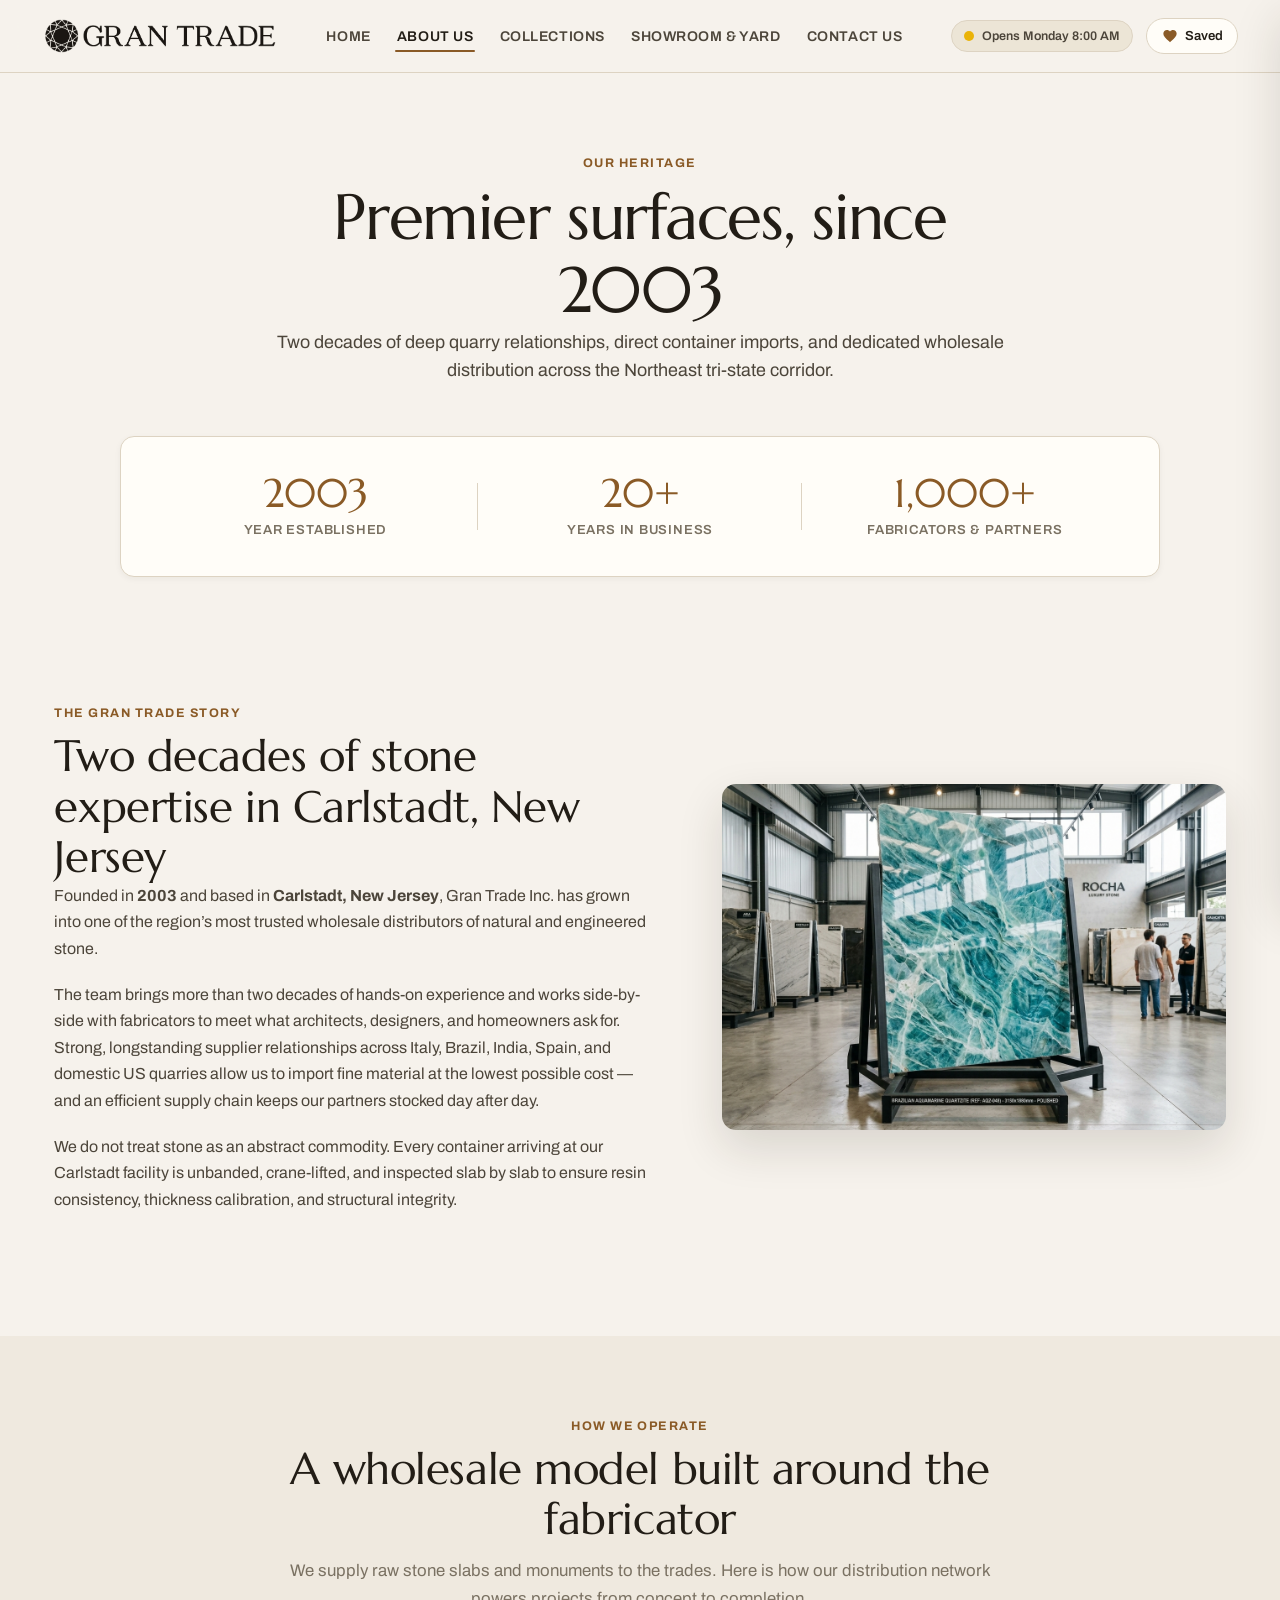
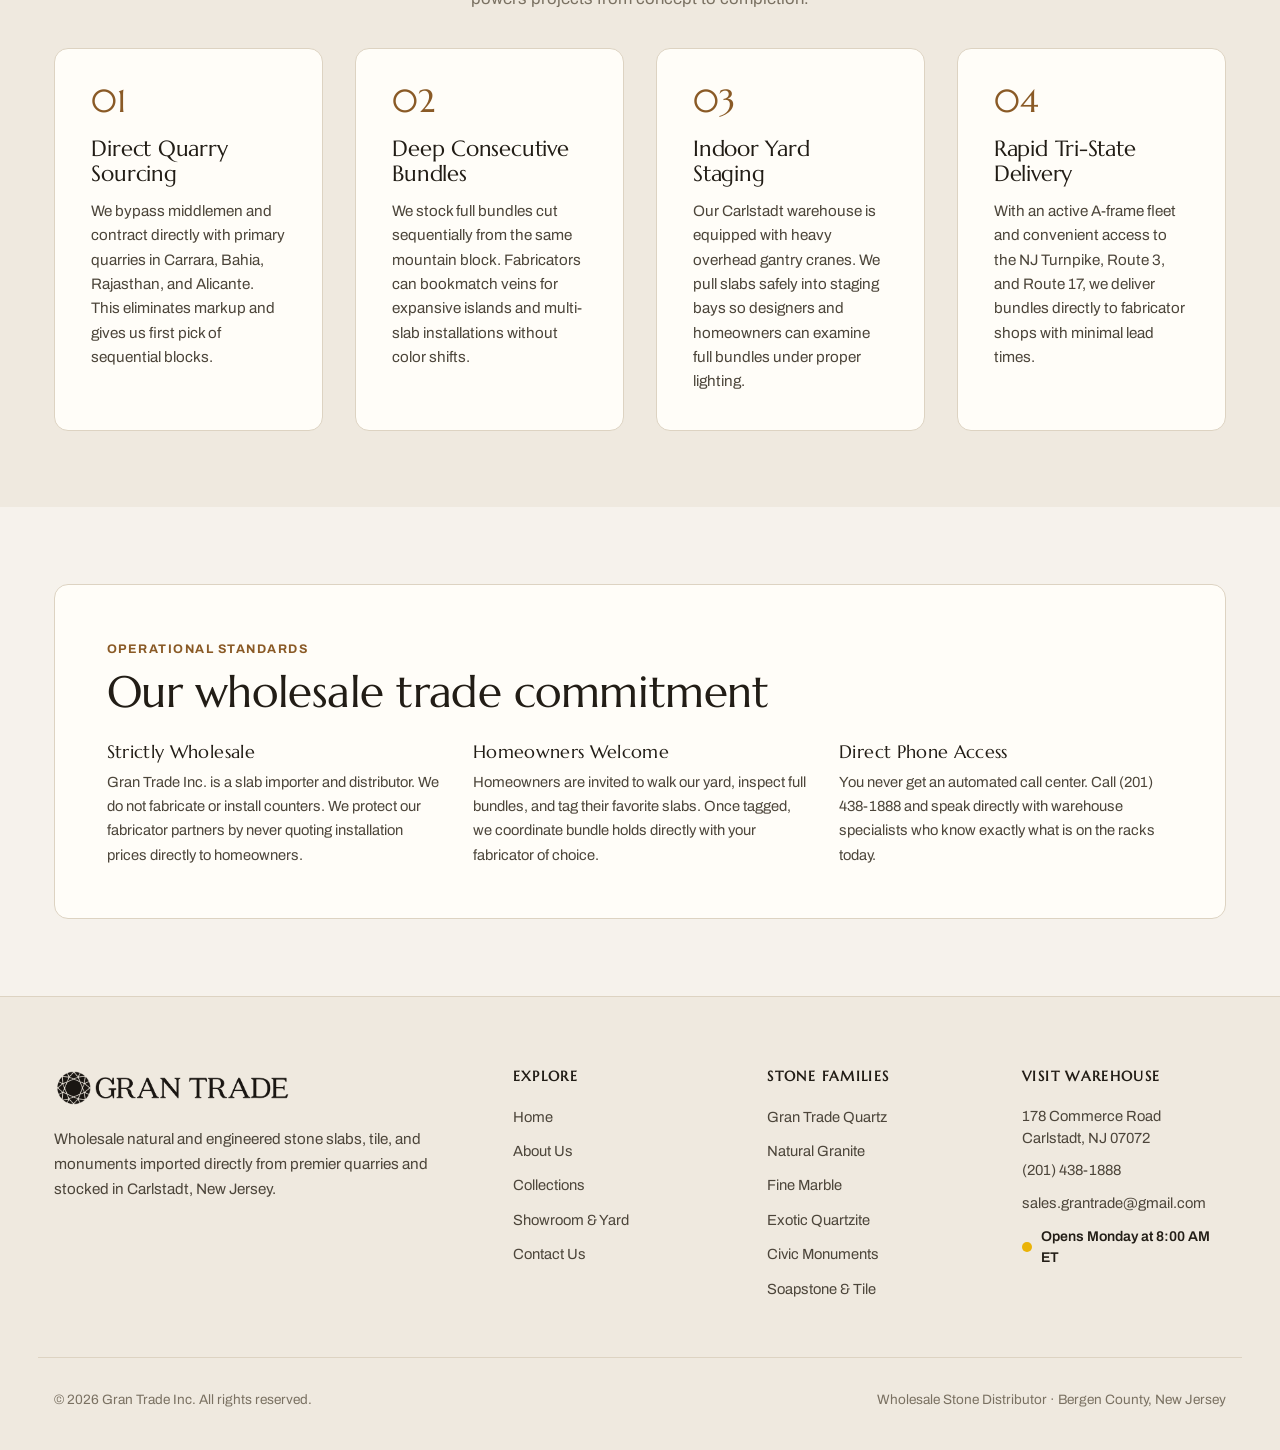
==== about.html @ 366d69ea "feat: implement Impeccable design system, full 50-stone dynamic catalog, and audit fixes" ====
<!DOCTYPE html>
<html lang="en">
<head>
  <meta charset="utf-8" />
  <meta name="viewport" content="width=device-width, initial-scale=1, viewport-fit=cover" />
  <meta name="color-scheme" content="light dark" />
  <title>About Us — Gran Trade Inc. | Premier Stone Distributor Since 2003</title>
  <meta name="description" content="Founded in 2003 in Carlstadt, NJ, Gran Trade Inc. is a trusted distributor of natural granite, marble, exotic quartzite, engineered quartz, and monuments." />

  <!-- Typography -->
  <link rel="preconnect" href="https://fonts.googleapis.com" />
  <link rel="preconnect" href="https://fonts.gstatic.com" crossorigin />
  <link href="https://fonts.googleapis.com/css2?family=Marcellus&family=Archivo:ital,wght@0,400;0,500;0,600;0,700;1,400&display=swap" rel="stylesheet" />

  <!-- CSS Split 5 Ways -->
  <link rel="stylesheet" href="css/base.css?v=20261020b" />
  <link rel="stylesheet" href="css/layout.css?v=20261020b" />
  <link rel="stylesheet" href="css/components.css?v=20261020b" />
  <link rel="stylesheet" href="css/pages.css?v=20261020b" />
  <link rel="stylesheet" href="css/responsive.css?v=20261020b" />
</head>
<body>

  <!-- ================= SITE HEADER ================= -->
  <header class="site-header">
    <div class="container-wide header-inner">
      <a href="index.html" class="wordmark" aria-label="Gran Trade Inc. Home">
        <picture>
          <source srcset="assets/images/logo-white.png" media="(prefers-color-scheme: dark)" />
          <img src="assets/images/logo.png" alt="Gran Trade Inc." class="wordmark-logo" style="height:38px; width:auto; display:block;" />
        </picture>
      </a>

      <nav id="mainNav" class="main-nav" aria-label="Main Navigation">
        <ul class="nav-links">
          <li><a href="index.html" class="nav-link">Home</a></li>
          <li><a href="about.html" class="nav-link active">About Us</a></li>
          <li><a href="collections.html" class="nav-link">Collections</a></li>
          <li><a href="showroom.html" class="nav-link">Showroom & Yard</a></li>
          <li><a href="contact.html" class="nav-link">Contact Us</a></li>
        </ul>
      </nav>

      <div class="header-actions">
        <div class="yard-status-header">
          <span class="open-dot"></span>
          <span id="headerYardStatus">Checking yard hours...</span>
        </div>

        <button id="favOpen" class="fav-trigger" type="button" aria-label="Open saved favorite slabs drawer">
          <svg style="width:16px; height:16px; color:var(--accent);" fill="currentColor" viewBox="0 0 24 24">
            <path d="M12 21.35l-1.45-1.32C5.4 15.36 2 12.28 2 8.5 2 5.42 4.42 3 7.5 3c1.74 0 3.41.81 4.5 2.09C13.09 3.81 14.76 3 16.5 3 19.58 3 22 5.42 22 8.5c0 3.78-3.4 6.86-8.55 11.54L12 21.35z"/>
          </svg>
          <span>Saved</span>
          <span id="favCount" class="fav-badge" style="display:none;">0</span>
        </button>

        <button id="menuBtn" class="menu-toggle" type="button" aria-label="Toggle navigation menu" aria-expanded="false">
          <svg fill="none" stroke="currentColor" stroke-width="2" viewBox="0 0 24 24">
            <path stroke-linecap="round" stroke-linejoin="round" d="M3.75 6.75h16.5M3.75 12h16.5m-16.5 5.25h16.5" />
          </svg>
        </button>
      </div>
    </div>
  </header>

  <!-- ================= ABOUT HERO ================= -->
  <main id="mainContent">
    <div class="container about-hero">
      <span class="eyebrow">Our Heritage</span>
      <h1>Premier surfaces, since 2003</h1>
      <p class="lead">
        Two decades of deep quarry relationships, direct container imports, and dedicated wholesale distribution across the Northeast tri-state corridor.
      </p>
    </div>

    <!-- ================= METRICS BAR ================= -->
    <div class="container">
      <div class="specs-bar" style="display: flex; justify-content: center; align-items: center; max-width: 1040px; margin-left: auto; margin-right: auto;">
        <div class="spec-item" style="flex: 1 1 0; text-align: center;">
          <div class="val">2003</div>
          <div class="lbl">Year Established</div>
        </div>
        <div class="spec-item" style="flex: 1 1 0; text-align: center;">
          <div class="val">20+</div>
          <div class="lbl">Years in Business</div>
        </div>
        <div class="spec-item" style="flex: 1 1 0; text-align: center;">
          <div class="val">1,000+</div>
          <div class="lbl">Fabricators & Partners</div>
        </div>
      </div>
    </div>

    <!-- ================= STORY GRID ================= -->
    <section class="section-tight">
      <div class="container">
        <div class="about-story-grid">
          <div>
            <span class="eyebrow">The Gran Trade Story</span>
            <h2>Two decades of stone expertise in Carlstadt, New Jersey</h2>
            <p style="margin-bottom:1.25rem;">
              Founded in <strong>2003</strong> and based in <strong>Carlstadt, New Jersey</strong>, Gran Trade Inc. has grown into one of the region’s most trusted wholesale distributors of natural and engineered stone.
            </p>
            <p style="margin-bottom:1.25rem;">
              The team brings more than two decades of hands-on experience and works side-by-side with fabricators to meet what architects, designers, and homeowners ask for. Strong, longstanding supplier relationships across Italy, Brazil, India, Spain, and domestic US quarries allow us to import fine material at the lowest possible cost — and an efficient supply chain keeps our partners stocked day after day.
            </p>
            <p>
              We do not treat stone as an abstract commodity. Every container arriving at our Carlstadt facility is unbanded, crane-lifted, and inspected slab by slab to ensure resin consistency, thickness calibration, and structural integrity.
            </p>
          </div>

          <div class="about-media">
            <img src="assets/images/aquamarine-slab-1.jpg" alt="Gran Trade Carlstadt facility natural stone slab inspection" loading="lazy" onerror="this.onerror=null; this.src='assets/images/stone-types/granite.jpg';" />
          </div>
        </div>
      </div>
    </section>

    <!-- ================= THE WHOLESALE MODEL ================= -->
    <section class="section section-alt">
      <div class="container">
        <div class="section-head center">
          <span class="eyebrow">How We Operate</span>
          <h2>A wholesale model built around the fabricator</h2>
          <p>We supply raw stone slabs and monuments to the trades. Here is how our distribution network powers projects from concept to completion.</p>
        </div>

        <div class="why-grid">
          <div class="why-card">
            <div class="why-num">01</div>
            <h3>Direct Quarry Sourcing</h3>
            <p>We bypass middlemen and contract directly with primary quarries in Carrara, Bahia, Rajasthan, and Alicante. This eliminates markup and gives us first pick of sequential blocks.</p>
          </div>

          <div class="why-card">
            <div class="why-num">02</div>
            <h3>Deep Consecutive Bundles</h3>
            <p>We stock full bundles cut sequentially from the same mountain block. Fabricators can bookmatch veins for expansive islands and multi-slab installations without color shifts.</p>
          </div>

          <div class="why-card">
            <div class="why-num">03</div>
            <h3>Indoor Yard Staging</h3>
            <p>Our Carlstadt warehouse is equipped with heavy overhead gantry cranes. We pull slabs safely into staging bays so designers and homeowners can examine full bundles under proper lighting.</p>
          </div>

          <div class="why-card">
            <div class="why-num">04</div>
            <h3>Rapid Tri-State Delivery</h3>
            <p>With an active A-frame fleet and convenient access to the NJ Turnpike, Route 3, and Route 17, we deliver bundles directly to fabricator shops with minimal lead times.</p>
          </div>
        </div>
      </div>
    </section>

    <!-- ================= FACTS TO CONFIRM & INTEGRITY ================= -->
    <section class="section">
      <div class="container">
        <div style="background-color: var(--surface); border: 1px solid var(--line); border-radius: var(--radius-lg); padding: clamp(2rem, 4vw, 3.5rem);">
          <span class="eyebrow">Operational Standards</span>
          <h2 style="margin-bottom:1rem;">Our wholesale trade commitment</h2>
          <div style="display:grid; grid-template-columns: repeat(auto-fit, minmax(280px, 1fr)); gap:2rem; margin-top:1.5rem;">
            <div>
              <h4 style="margin-bottom:0.5rem; color:var(--ink);">Strictly Wholesale</h4>
              <p style="font-size:0.92rem; color:var(--ink-2);">Gran Trade Inc. is a slab importer and distributor. We do not fabricate or install counters. We protect our fabricator partners by never quoting installation prices directly to homeowners.</p>
            </div>
            <div>
              <h4 style="margin-bottom:0.5rem; color:var(--ink);">Homeowners Welcome</h4>
              <p style="font-size:0.92rem; color:var(--ink-2);">Homeowners are invited to walk our yard, inspect full bundles, and tag their favorite slabs. Once tagged, we coordinate bundle holds directly with your fabricator of choice.</p>
            </div>
            <div>
              <h4 style="margin-bottom:0.5rem; color:var(--ink);">Direct Phone Access</h4>
              <p style="font-size:0.92rem; color:var(--ink-2);">You never get an automated call center. Call (201) 438-1888 and speak directly with warehouse specialists who know exactly what is on the racks today.</p>
            </div>
          </div>
        </div>
      </div>
    </section>
  </main>

  <!-- ================= FAVORITES DRAWER ================= -->
  <div id="scrim" class="scrim" aria-hidden="true"></div>
  <aside id="favDrawer" class="fav-drawer" aria-label="Saved slabs drawer" hidden>
    <div class="drawer-header">
      <h3>Saved Slabs</h3>
      <button id="favClose" class="drawer-close" type="button" aria-label="Close saved slabs drawer">&times;</button>
    </div>
    <div id="favBody" class="drawer-body"></div>
    <div class="drawer-footer">
      <a href="contact.html" class="btn btn-primary btn-block">Inquire About Saved Slabs</a>
    </div>
  </aside>

  <!-- ================= SITE FOOTER ================= -->
  <footer class="site-footer">
    <div class="container footer-grid">
      <div class="footer-brand">
        <picture>
          <source srcset="assets/images/logo-white.png" media="(prefers-color-scheme: dark)" />
          <img src="assets/images/logo.png" alt="Gran Trade Inc." style="height:38px; width:auto; margin-bottom:1.25rem; display:block;" />
        </picture>
        <p>Wholesale natural and engineered stone slabs, tile, and monuments imported directly from premier quarries and stocked in Carlstadt, New Jersey.</p>
      </div>

      <div class="footer-col">
        <h4>Explore</h4>
        <ul class="footer-links">
          <li><a href="index.html">Home</a></li>
          <li><a href="about.html">About Us</a></li>
          <li><a href="collections.html">Collections</a></li>
          <li><a href="showroom.html">Showroom & Yard</a></li>
          <li><a href="contact.html">Contact Us</a></li>
        </ul>
      </div>

      <div class="footer-col">
        <h4>Stone Families</h4>
        <ul class="footer-links">
          <li><a href="collections.html">Gran Trade Quartz</a></li>
          <li><a href="collections.html">Natural Granite</a></li>
          <li><a href="collections.html">Fine Marble</a></li>
          <li><a href="collections.html">Exotic Quartzite</a></li>
          <li><a href="collections.html">Civic Monuments</a></li>
          <li><a href="collections.html">Soapstone & Tile</a></li>
        </ul>
      </div>

      <div class="footer-col">
        <h4>Visit Warehouse</h4>
        <div class="footer-contact-item">
          <span>178 Commerce Road<br/>Carlstadt, NJ 07072</span>
        </div>
        <div class="footer-contact-item">
          <a href="tel:2014381888">(201) 438-1888</a>
        </div>
        <div class="footer-contact-item">
          <a href="mailto:sales.grantrade@gmail.com">sales.grantrade@gmail.com</a>
        </div>
        <div style="margin-top:0.75rem;">
          <div class="open-indicator">
            <span class="open-dot"></span>
            <span class="open-text">Yard open today</span>
          </div>
        </div>
      </div>
    </div>

    <div class="container footer-bottom">
      <div>&copy; 2026 Gran Trade Inc. All rights reserved.</div>
      <div>Wholesale Stone Distributor · Bergen County, New Jersey</div>
    </div>
  </footer>

  <script src="js/nav.js"></script>
  <script src="js/favorites.js"></script>
</body>
</html>
---- css/base.css ----
/* ==========================================================================
   GRAN TRADE INC. — BASE STYLESHEET (1/5)
   Job: Design tokens, CSS custom properties, resets, typography, base elements
   ========================================================================== */

:root {
  color-scheme: light dark;

  /* Color Palette — Natural Stone & Alabaster Neutrals */
  --bg: #f6f2ec;
  --bg-2: #efe9df;
  --surface: #fffdf8;
  --surface-hover: #ffffff;
  --ink: #221d16;
  --ink-2: #4c453a;
  --muted: #7a7162;
  --line: #ddd3c2;
  --line-strong: #c2b59e;

  /* Accent Accents */
  --accent: #8a5a26;
  --accent-hover: #a36d33;
  --accent-light: #f4ebde;
  --accent-ink: #ffffff;
  --teal: #2f4f4e;
  --teal-light: #e4eeed;
  --chip: #ece5d6;
  --chip-hover: #dfd6c3;
  --success: #2e6930;
  --danger: #9a2c2c;

  /* Shadows & Glassmorphism */
  --shadow-sm: 0 2px 6px rgba(46, 36, 22, 0.05);
  --shadow-md: 0 10px 25px rgba(46, 36, 22, 0.08);
  --shadow-lg: 0 18px 45px rgba(46, 36, 22, 0.14);
  --header-bg: rgba(246, 242, 236, 0.92);
  --hero-shade: linear-gradient(180deg, rgba(16, 20, 18, 0.32) 0%, rgba(16, 20, 18, 0.12) 38%, rgba(16, 20, 18, 0.75) 100%);
  --modal-scrim: rgba(26, 21, 16, 0.55);

  /* Typography Tokens */
  --font-serif: "Marcellus", Georgia, "Times New Roman", serif;
  --font-sans: "Archivo", -apple-system, BlinkMacSystemFont, "Segoe UI", Roboto, sans-serif;

  /* Radii */
  --radius-sm: 6px;
  --radius-md: 10px;
  --radius-lg: 14px;
  --radius-pill: 999px;

  /* Transitions */
  --transition-fast: 0.15s ease;
  --transition-normal: 0.25s ease;
  --transition-slow: 0.5s ease;
}

@media (prefers-color-scheme: dark) {
  :root {
    --bg: #171310;
    --bg-2: #1e1915;
    --surface: #221c16;
    --surface-hover: #2b231c;
    --ink: #f0e8da;
    --ink-2: #cfc4b0;
    --muted: #a3967f;
    --line: #3a3226;
    --line-strong: #4f4435;

    --accent: #d19a52;
    --accent-hover: #e5b06a;
    --accent-light: #2b2114;
    --accent-ink: #1d1712;
    --teal: #7fb3ac;
    --teal-light: #162624;
    --chip: #2b251d;
    --chip-hover: #362e24;

    --shadow-sm: 0 2px 6px rgba(0, 0, 0, 0.2);
    --shadow-md: 0 10px 25px rgba(0, 0, 0, 0.35);
    --shadow-lg: 0 18px 45px rgba(0, 0, 0, 0.5);
    --header-bg: rgba(23, 19, 16, 0.92);
    --modal-scrim: rgba(0, 0, 0, 0.75);
  }
}

/* ---------------- CSS Reset & Fundamentals ---------------- */
*, *::before, *::after {
  box-sizing: border-box;
  margin: 0;
  padding: 0;
}

html {
  font-family: var(--font-sans);
  background: var(--bg);
  color: var(--ink);
  scroll-behavior: smooth;
  -webkit-font-smoothing: antialiased;
  -moz-osx-font-smoothing: grayscale;
  line-height: 1.5;
}

body {
  min-height: 100vh;
  display: flex;
  flex-direction: column;
  background-color: var(--bg);
  color: var(--ink);
  overflow-x: hidden;
}

/* Focus Visibility & Accessibility */
:focus-visible {
  outline: 2px solid var(--accent);
  outline-offset: 3px;
}

/* Typography Hierarchy */
h1, h2, h3, h4, h5, h6 {
  font-family: var(--font-serif);
  font-weight: 400;
  line-height: 1.15;
  color: var(--ink);
  letter-spacing: -0.01em;
}

h1 {
  font-size: clamp(2.4rem, 5vw, 4rem);
  letter-spacing: -0.02em;
}

h2 {
  font-size: clamp(1.8rem, 3.5vw, 2.75rem);
}

h3 {
  font-size: clamp(1.25rem, 2vw, 1.6rem);
}

h4 {
  font-size: 1.1rem;
  letter-spacing: 0.02em;
}

p {
  color: var(--ink-2);
  font-size: 1rem;
  line-height: 1.65;
}

p.lead {
  font-size: clamp(1.05rem, 1.4vw, 1.25rem);
  line-height: 1.6;
  color: var(--ink-2);
}

a {
  color: inherit;
  text-decoration: none;
  transition: color var(--transition-fast);
}

img, picture, svg, video {
  max-width: 100%;
  display: block;
}

button, input, select, textarea {
  font: inherit;
  color: inherit;
}

/* Global Utilities */
.visually-hidden {
  position: absolute !important;
  width: 1px !important;
  height: 1px !important;
  padding: 0 !important;
  margin: -1px !important;
  overflow: hidden !important;
  clip: rect(0, 0, 0, 0) !important;
  white-space: nowrap !important;
  border: 0 !important;
}

.eyebrow {
  display: inline-block;
  font-family: var(--font-sans);
  font-size: 0.78rem;
  font-weight: 700;
  text-transform: uppercase;
  letter-spacing: 0.12em;
  color: var(--accent);
  margin-bottom: 0.5rem;
}

.section-head {
  margin-bottom: 2.25rem;
}

.section-head.center {
  text-align: center;
  max-width: 720px;
  margin-left: auto;
  margin-right: auto;
}

.section-head h2 {
  margin-bottom: 0.75rem;
}

.section-head p {
  color: var(--muted);
  font-size: 1.05rem;
}
---- css/layout.css ----
/* ==========================================================================
   GRAN TRADE INC. — LAYOUT STYLESHEET (2/5)
   Job: Global site shell, header, nav, drawer shells, containers, footer
   ========================================================================== */

/* ---------------- Container System ---------------- */
.container {
  width: 100%;
  max-width: min(1560px, 94vw);
  margin-left: auto;
  margin-right: auto;
  padding-left: clamp(1rem, 3.5vw, 2.5rem);
  padding-right: clamp(1rem, 3.5vw, 2.5rem);
}

.container-wide {
  width: 100%;
  max-width: min(1760px, 96vw);
  margin-left: auto;
  margin-right: auto;
  padding-left: clamp(1rem, 3.5vw, 2.5rem);
  padding-right: clamp(1rem, 3.5vw, 2.5rem);
}

.section {
  padding-top: clamp(3.5rem, 6vw, 6.5rem);
  padding-bottom: clamp(3.5rem, 6vw, 6.5rem);
}

.section-tight {
  padding-top: clamp(2.5rem, 4vw, 4rem);
  padding-bottom: clamp(2.5rem, 4vw, 4rem);
}

.section-alt {
  background-color: var(--bg-2);
}

/* ---------------- Site Header ---------------- */
.site-header {
  position: sticky;
  top: 0;
  z-index: 100;
  background-color: var(--header-bg);
  backdrop-filter: blur(14px);
  -webkit-backdrop-filter: blur(14px);
  border-bottom: 1px solid var(--line);
  transition: transform var(--transition-fast), background var(--transition-fast);
}

.header-inner {
  display: flex;
  align-items: center;
  justify-content: space-between;
  height: 72px;
  gap: 1.5rem;
}

/* Brand Wordmark */
.wordmark {
  display: flex;
  align-items: center;
  gap: 0.75rem;
  font-family: var(--font-serif);
  font-size: 1.35rem;
  font-weight: 600;
  letter-spacing: 0.05em;
  color: var(--ink);
  text-transform: uppercase;
}

.wordmark img {
  height: 38px;
  width: auto;
  object-fit: contain;
}

.wordmark-text span {
  display: block;
  font-family: var(--font-sans);
  font-size: 0.65rem;
  letter-spacing: 0.16em;
  color: var(--muted);
  font-weight: 500;
}

/* Desktop Navigation */
.main-nav {
  display: flex;
  align-items: center;
  gap: clamp(1rem, 2vw, 2.25rem);
}

.nav-links {
  display: flex;
  align-items: center;
  list-style: none;
  gap: clamp(0.75rem, 1.8vw, 1.75rem);
}

.nav-link {
  font-family: var(--font-sans);
  font-size: 0.88rem;
  font-weight: 600;
  letter-spacing: 0.04em;
  text-transform: uppercase;
  color: var(--ink-2);
  padding: 0.4rem 0.1rem;
  position: relative;
  transition: color var(--transition-fast);
}

.nav-link:hover {
  color: var(--accent);
}

.nav-link.active {
  color: var(--ink);
}

.nav-link.active::after {
  content: "";
  position: absolute;
  bottom: -2px;
  left: 0;
  right: 0;
  height: 2px;
  background-color: var(--accent);
  border-radius: 1px;
}

/* Header Actions: Yard Pill & Favorites Button */
.header-actions {
  display: flex;
  align-items: center;
  gap: 0.85rem;
}

.yard-status-header {
  display: inline-flex;
  align-items: center;
  gap: 0.5rem;
  padding: 0.35rem 0.75rem;
  border-radius: var(--radius-pill);
  background-color: var(--chip);
  border: 1px solid var(--line);
  font-size: 0.78rem;
  font-weight: 600;
  color: var(--ink-2);
  white-space: nowrap;
}

.fav-trigger {
  display: inline-flex;
  align-items: center;
  gap: 0.45rem;
  background: var(--surface);
  border: 1px solid var(--line);
  border-radius: var(--radius-pill);
  padding: 0.42rem 0.9rem;
  font-size: 0.82rem;
  font-weight: 600;
  color: var(--ink);
  cursor: pointer;
  transition: all var(--transition-fast);
}

.fav-trigger:hover {
  border-color: var(--accent);
  background: var(--bg-2);
}

.fav-badge {
  display: inline-flex;
  align-items: center;
  justify-content: center;
  min-width: 19px;
  height: 19px;
  padding: 0 4px;
  border-radius: 10px;
  background-color: var(--accent);
  color: var(--accent-ink);
  font-size: 0.72rem;
  font-weight: 700;
  line-height: 1;
}

.menu-toggle {
  display: none;
  background: transparent;
  border: 1px solid var(--line);
  border-radius: var(--radius-sm);
  padding: 0.45rem;
  color: var(--ink);
  cursor: pointer;
}

.menu-toggle svg {
  width: 22px;
  height: 22px;
}

/* ---------------- Favorites Slide-out Drawer ---------------- */
.scrim {
  position: fixed;
  inset: 0;
  background-color: var(--modal-scrim);
  backdrop-filter: blur(4px);
  z-index: 200;
  opacity: 0;
  visibility: hidden;
  transition: opacity var(--transition-normal), visibility var(--transition-normal);
}

.scrim.open {
  opacity: 1;
  visibility: visible;
}

.fav-drawer {
  position: fixed;
  top: 0;
  right: 0;
  bottom: 0;
  width: min(440px, 100vw);
  background-color: var(--surface);
  border-left: 1px solid var(--line);
  box-shadow: var(--shadow-lg);
  z-index: 210;
  display: flex;
  flex-direction: column;
  transform: translateX(100%);
  transition: transform var(--transition-normal) cubic-bezier(0.16, 1, 0.3, 1);
  padding-bottom: env(safe-area-inset-bottom, 0);
}

.fav-drawer.open {
  transform: translateX(0);
}

.drawer-header {
  display: flex;
  align-items: center;
  justify-content: space-between;
  padding: 1.25rem 1.5rem;
  border-bottom: 1px solid var(--line);
}

.drawer-header h3 {
  font-size: 1.25rem;
}

.drawer-close {
  background: transparent;
  border: none;
  font-size: 1.5rem;
  line-height: 1;
  color: var(--muted);
  cursor: pointer;
  padding: 0.25rem;
  border-radius: var(--radius-sm);
}

.drawer-close:hover {
  color: var(--ink);
}

.drawer-body {
  flex: 1;
  overflow-y: auto;
  padding: 1.25rem 1.5rem;
  display: flex;
  flex-direction: column;
  gap: 0.85rem;
}

.drawer-footer {
  padding: 1.25rem 1.5rem;
  border-top: 1px solid var(--line);
  background: var(--bg-2);
  display: flex;
  flex-direction: column;
  gap: 0.75rem;
}

.drawer-empty {
  text-align: center;
  color: var(--muted);
  padding: 3rem 1rem;
  font-size: 0.95rem;
  line-height: 1.6;
}

/* ---------------- Site Footer ---------------- */
.site-footer {
  background-color: var(--bg-2);
  border-top: 1px solid var(--line);
  margin-top: auto;
  padding-top: 4.5rem;
  padding-bottom: 2.5rem;
}

.footer-grid {
  display: grid;
  grid-template-columns: 2fr repeat(3, 1fr);
  gap: clamp(2rem, 4vw, 4rem);
  margin-bottom: 3.5rem;
}

.footer-brand .brand-name {
  font-family: var(--font-serif);
  font-size: 1.5rem;
  letter-spacing: 0.04em;
  text-transform: uppercase;
  color: var(--ink);
  margin-bottom: 0.5rem;
}

.footer-brand .tagline {
  font-size: 0.88rem;
  color: var(--muted);
  font-weight: 500;
  text-transform: uppercase;
  letter-spacing: 0.08em;
  margin-bottom: 1.2rem;
}

.footer-brand p {
  max-width: 380px;
  font-size: 0.95rem;
  color: var(--ink-2);
}

.footer-col h4 {
  font-size: 0.85rem;
  font-weight: 700;
  text-transform: uppercase;
  letter-spacing: 0.1em;
  color: var(--ink);
  margin-bottom: 1.25rem;
}

.footer-links {
  list-style: none;
  display: flex;
  flex-direction: column;
  gap: 0.65rem;
}

.footer-links a {
  font-size: 0.92rem;
  color: var(--ink-2);
  transition: color var(--transition-fast);
}

.footer-links a:hover {
  color: var(--accent);
}

.footer-contact-item {
  display: flex;
  align-items: flex-start;
  gap: 0.5rem;
  font-size: 0.92rem;
  color: var(--ink-2);
  margin-bottom: 0.65rem;
}

.footer-bottom {
  padding-top: 2rem;
  border-top: 1px solid var(--line);
  display: flex;
  align-items: center;
  justify-content: space-between;
  flex-wrap: wrap;
  gap: 1rem;
  font-size: 0.85rem;
  color: var(--muted);
}
---- css/components.css ----
/* ==========================================================================
   GRAN TRADE INC. — COMPONENTS STYLESHEET (3/5)
   Job: Reusable UI components: cards, viewer, filters, tabs, status pills, tables
   ========================================================================== */

/* ---------------- Buttons ---------------- */
.btn {
  display: inline-flex;
  align-items: center;
  justify-content: center;
  gap: 0.6rem;
  font-family: var(--font-sans);
  font-size: 0.9rem;
  font-weight: 600;
  letter-spacing: 0.02em;
  padding: 0.8rem 1.6rem;
  border-radius: var(--radius-pill);
  cursor: pointer;
  transition: all var(--transition-fast);
  border: 1px solid transparent;
  white-space: nowrap;
}

.btn-primary {
  background-color: var(--accent);
  color: var(--accent-ink);
}

.btn-primary:hover {
  background-color: var(--accent-hover);
  transform: translateY(-1px);
  box-shadow: var(--shadow-sm);
}

.btn-secondary {
  background-color: var(--surface);
  color: var(--ink);
  border-color: var(--line-strong);
}

.btn-secondary:hover {
  border-color: var(--accent);
  background-color: var(--bg-2);
  transform: translateY(-1px);
}

.btn-dark {
  background-color: var(--ink);
  color: var(--bg);
}

.btn-dark:hover {
  background-color: var(--accent);
  color: #ffffff;
}

.btn-block {
  width: 100%;
}

/* ---------------- Product / Slab Cards ---------------- */
.slab-grid {
  display: grid;
  grid-template-columns: repeat(auto-fill, minmax(280px, 1fr));
  gap: clamp(1.25rem, 2vw, 2rem);
}

.slab-card {
  background-color: var(--surface);
  border: 1px solid var(--line);
  border-radius: var(--radius-lg);
  overflow: hidden;
  display: flex;
  flex-direction: column;
  transition: transform var(--transition-normal), box-shadow var(--transition-normal), border-color var(--transition-fast);
  position: relative;
}

.slab-card:hover {
  transform: translateY(-4px);
  box-shadow: var(--shadow-md);
  border-color: var(--line-strong);
}

.sc-media {
  position: relative;
  aspect-ratio: 4 / 3;
  background-color: var(--bg-2);
  background: radial-gradient(circle at 30% 20%, rgba(255, 255, 255, 0.4), transparent 70%),
              linear-gradient(135deg, var(--bg-2) 0%, var(--chip) 50%, var(--line) 100%);
  overflow: hidden;
}

.sc-media img {
  width: 100%;
  height: 100%;
  object-fit: cover;
  display: block;
  transition: transform var(--transition-slow);
}

.slab-card:hover .sc-media img {
  transform: scale(1.05);
}

.cat-badge {
  position: absolute;
  top: 12px;
  left: 12px;
  background: rgba(24, 20, 16, 0.85);
  backdrop-filter: blur(8px);
  -webkit-backdrop-filter: blur(8px);
  color: #ffffff;
  font-size: 0.72rem;
  font-weight: 700;
  letter-spacing: 0.05em;
  padding: 4px 10px;
  border-radius: var(--radius-pill);
  z-index: 2;
  text-transform: uppercase;
}

/* Heart Favorite Button */
.heart {
  position: absolute;
  top: 10px;
  right: 10px;
  width: 38px;
  height: 38px;
  border-radius: 50%;
  background: rgba(255, 255, 255, 0.9);
  border: 1px solid rgba(0, 0, 0, 0.08);
  display: flex;
  align-items: center;
  justify-content: center;
  color: var(--muted);
  cursor: pointer;
  z-index: 3;
  transition: all var(--transition-fast);
}

.heart:hover {
  transform: scale(1.1);
  color: var(--danger);
  background: #ffffff;
}

.heart.active {
  color: #d13030;
  background: #ffffff;
}

.heart svg {
  width: 20px;
  height: 20px;
  transition: transform 0.2s cubic-bezier(0.175, 0.885, 0.32, 1.275);
}

.heart.active svg {
  transform: scale(1.15);
}

.sc-body {
  padding: 1.25rem 1.35rem;
  display: flex;
  flex-direction: column;
  flex-grow: 1;
}

.sc-title {
  font-family: var(--font-serif);
  font-size: 1.25rem;
  margin-bottom: 0.35rem;
  color: var(--ink);
}

.sc-meta {
  font-size: 0.82rem;
  color: var(--muted);
  font-weight: 500;
  margin-bottom: 0.85rem;
}

.sc-desc {
  font-size: 0.88rem;
  color: var(--ink-2);
  line-height: 1.5;
  margin-bottom: 1.1rem;
  display: -webkit-box;
  -webkit-line-clamp: 2;
  -webkit-box-orient: vertical;
  overflow: hidden;
}

.sc-specs {
  display: flex;
  align-items: center;
  flex-wrap: wrap;
  gap: 0.45rem;
  margin-top: auto;
  padding-top: 0.85rem;
  border-top: 1px solid var(--line);
}

.spec-pill {
  font-size: 0.72rem;
  font-weight: 600;
  color: var(--ink-2);
  background: var(--bg-2);
  padding: 3px 8px;
  border-radius: var(--radius-sm);
  border: 1px solid var(--line);
}

/* ---------------- 3-Picture Stone Viewer ---------------- */
.featured-viewer {
  display: grid;
  grid-template-columns: 1.4fr 1fr;
  gap: clamp(1.5rem, 3vw, 2.5rem);
  background-color: var(--surface);
  border: 1px solid var(--line);
  border-radius: var(--radius-lg);
  padding: clamp(1.25rem, 2.5vw, 2rem);
  box-shadow: var(--shadow-md);
  margin-bottom: 3.5rem;
  align-items: center;
}

.fv-stage {
  position: relative;
  border-radius: var(--radius-md);
  overflow: hidden;
  background-color: var(--bg-2);
  background: radial-gradient(circle at 40% 30%, rgba(255, 255, 255, 0.4), transparent 70%),
              linear-gradient(135deg, var(--bg-2) 0%, var(--chip) 50%, var(--line) 100%);
  aspect-ratio: 16 / 10;
  box-shadow: var(--shadow-sm);
}

.fv-stage img {
  width: 100%;
  height: 100%;
  object-fit: cover;
  display: block;
  transition: transform 0.6s cubic-bezier(0.16, 1, 0.3, 1);
}

.fv-stage img.fv-zoom {
  transform: scale(2.3);
  transform-origin: center center;
}

.fv-tag {
  position: absolute;
  left: 14px;
  bottom: 14px;
  background: rgba(18, 16, 12, 0.85);
  backdrop-filter: blur(8px);
  -webkit-backdrop-filter: blur(8px);
  color: #ffffff;
  font-size: 0.75rem;
  font-weight: 700;
  letter-spacing: 0.06em;
  padding: 5px 12px;
  border-radius: var(--radius-pill);
}

.fv-side {
  display: flex;
  flex-direction: column;
}

.fv-cat {
  font-size: 0.8rem;
  font-weight: 700;
  text-transform: uppercase;
  letter-spacing: 0.1em;
  color: var(--accent);
  margin-bottom: 0.35rem;
}

.fv-name {
  font-family: var(--font-serif);
  font-size: clamp(1.8rem, 2.5vw, 2.4rem);
  color: var(--ink);
  margin-bottom: 0.75rem;
}

.fv-desc {
  font-size: 0.95rem;
  color: var(--ink-2);
  line-height: 1.6;
  margin-bottom: 1.5rem;
}

.fv-opts {
  display: grid;
  grid-template-columns: repeat(3, 1fr);
  gap: 0.65rem;
}

.fv-opt {
  border: 1px solid var(--line);
  background-color: var(--bg);
  color: var(--ink-2);
  border-radius: var(--radius-md);
  padding: 0.75rem 0.5rem;
  font-family: var(--font-sans);
  font-size: 0.82rem;
  font-weight: 700;
  letter-spacing: 0.02em;
  cursor: pointer;
  text-align: center;
  transition: all var(--transition-fast);
}

.fv-opt:hover {
  border-color: var(--accent);
  color: var(--ink);
}

.fv-opt[aria-pressed="true"] {
  background-color: var(--ink);
  color: var(--bg);
  border-color: var(--ink);
  box-shadow: var(--shadow-sm);
}

/* ---------------- Tabs & Filter Rails ---------------- */
.coll-tabs {
  display: flex;
  align-items: center;
  gap: 0.5rem;
  overflow-x: auto;
  padding-bottom: 0.5rem;
  margin-bottom: 1.75rem;
  scrollbar-width: thin;
  -webkit-overflow-scrolling: touch;
}

.tab-btn {
  background-color: var(--surface);
  border: 1px solid var(--line);
  color: var(--ink-2);
  padding: 0.6rem 1.15rem;
  border-radius: var(--radius-pill);
  font-size: 0.85rem;
  font-weight: 600;
  cursor: pointer;
  white-space: nowrap;
  transition: all var(--transition-fast);
}

.tab-btn:hover {
  border-color: var(--accent);
  color: var(--ink);
}

.tab-btn[aria-pressed="true"] {
  background-color: var(--ink);
  color: var(--bg);
  border-color: var(--ink);
}

/* Multi-Facet Filter Bar */
.filters-bar {
  background-color: var(--surface);
  border: 1px solid var(--line);
  border-radius: var(--radius-lg);
  padding: 1rem 1.25rem;
  margin-bottom: 2rem;
  display: flex;
  align-items: center;
  justify-content: space-between;
  flex-wrap: wrap;
  gap: 1rem;
}

.filter-controls {
  display: flex;
  align-items: center;
  flex-wrap: wrap;
  gap: 0.75rem;
  flex: 1 1 auto;
}

/* ================= PROMINENT CATALOG SEARCH HERO ================= */
/* ================= PROMINENT ARCHITECTURAL CATALOG SEARCH HERO ================= */
.catalog-search-hero {
  background: var(--surface);
  border: 1px solid var(--line);
  border-radius: var(--radius-lg);
  padding: clamp(1.25rem, 2vw, 1.6rem) clamp(1.25rem, 2.5vw, 2rem);
  margin-bottom: 2rem;
  box-shadow: 0 4px 20px -4px rgba(46, 36, 22, 0.06);
}

.search-hero-box {
  position: relative;
  display: flex;
  align-items: center;
  gap: 0.85rem;
  background: #ffffff;
  border: 1.5px solid var(--line);
  border-radius: var(--radius-pill);
  padding: 0.35rem 0.45rem 0.35rem 1.25rem;
  box-shadow: 0 2px 6px rgba(46, 36, 22, 0.03);
  transition: border-color var(--transition-fast), box-shadow var(--transition-fast), background var(--transition-fast);
}

.search-hero-box:focus-within {
  border-color: var(--accent);
  background: #ffffff;
  box-shadow: 0 0 0 3px rgba(138, 90, 38, 0.15), 0 4px 16px rgba(46, 36, 22, 0.06);
}

.search-hero-icon {
  color: var(--accent);
  flex-shrink: 0;
  opacity: 0.85;
}

.search-hero-input {
  flex: 1;
  background: transparent;
  border: none;
  font-family: inherit;
  font-size: clamp(0.92rem, 1.1vw, 1rem);
  color: var(--ink);
  outline: none;
  padding: 0.55rem 0.25rem;
}

.search-hero-input::placeholder {
  color: var(--muted);
  font-size: 0.9rem;
  font-weight: 400;
}

.search-hero-clear {
  background: transparent;
  border: none;
  color: var(--muted);
  font-size: 1.35rem;
  line-height: 1;
  cursor: pointer;
  padding: 0.25rem 0.5rem;
  border-radius: 50%;
  transition: color var(--transition-fast), transform var(--transition-fast);
}

.search-hero-clear:hover {
  color: var(--ink);
  transform: scale(1.1);
}

.search-hero-submit {
  display: inline-flex;
  align-items: center;
  gap: 0.5rem;
  padding: 0.65rem 1.45rem;
  font-size: 0.86rem;
  font-weight: 600;
  letter-spacing: 0.02em;
  border-radius: var(--radius-pill);
  background: var(--ink);
  color: #ffffff;
  border: 1px solid var(--ink);
  white-space: nowrap;
  cursor: pointer;
  transition: all var(--transition-fast);
  box-shadow: 0 2px 6px rgba(34, 29, 22, 0.12);
}

.search-hero-submit svg {
  flex-shrink: 0;
  transition: transform var(--transition-fast);
}

.search-hero-submit:hover {
  background: var(--accent);
  border-color: var(--accent);
  color: #ffffff;
  transform: translateY(-1px);
  box-shadow: 0 4px 14px rgba(138, 90, 38, 0.28);
}

.search-hero-submit:hover svg {
  transform: scale(1.1);
}

.search-quick-tags {
  display: flex;
  align-items: center;
  flex-wrap: wrap;
  gap: 0.55rem;
  margin-top: 1.15rem;
  padding-top: 1rem;
  border-top: 1px solid rgba(221, 211, 194, 0.5);
}

.quick-tag-label {
  display: inline-flex;
  align-items: center;
  gap: 0.45rem;
  font-size: 0.72rem;
  font-weight: 700;
  text-transform: uppercase;
  letter-spacing: 0.08em;
  color: var(--muted);
  margin-right: 0.25rem;
}

.quick-tag-label svg {
  color: var(--accent);
  flex-shrink: 0;
}

.quick-chip {
  display: inline-flex;
  align-items: center;
  gap: 0.35rem;
  background: #ffffff;
  border: 1px solid var(--line);
  color: var(--ink-2);
  font-family: inherit;
  font-size: 0.78rem;
  font-weight: 500;
  padding: 0.32rem 0.85rem;
  border-radius: var(--radius-pill);
  cursor: pointer;
  transition: all var(--transition-fast);
  box-shadow: 0 1px 2px rgba(46, 36, 22, 0.03);
}

.quick-chip strong {
  font-weight: 600;
  color: var(--ink);
}

.quick-chip .chip-tag {
  font-size: 0.68rem;
  font-weight: 700;
  text-transform: uppercase;
  letter-spacing: 0.05em;
  color: var(--accent);
}

.quick-chip:hover {
  background: #ffffff;
  border-color: var(--accent);
  color: var(--accent);
  transform: translateY(-1px);
  box-shadow: 0 3px 10px rgba(138, 90, 38, 0.12);
}

.quick-chip:hover strong {
  color: var(--accent);
}

.quick-chip.active {
  background: var(--ink);
  color: #ffffff;
  border-color: var(--ink);
  box-shadow: 0 3px 10px rgba(34, 29, 22, 0.2);
}

.quick-chip.active strong {
  color: #ffffff;
}

.quick-chip.active .chip-tag {
  color: var(--accent-light);
}

/* Slab Page Search Bar */
.slab-search-bar-wrap {
  display: flex;
  align-items: center;
  margin-left: auto;
}

.slab-search-form {
  display: flex;
  align-items: center;
  gap: 0.5rem;
  background: var(--surface);
  border: 1px solid var(--line);
  border-radius: var(--radius-pill);
  padding: 0.25rem 0.35rem 0.25rem 0.85rem;
  box-shadow: var(--shadow-sm);
}

.slab-search-form input {
  border: none;
  background: transparent;
  font-family: inherit;
  font-size: 0.82rem;
  color: var(--ink);
  outline: none;
  width: 220px;
}

/* Nav Bar Search Trigger */
.nav-search-trigger {
  display: inline-flex;
  align-items: center;
  gap: 0.5rem;
  background: var(--surface);
  border: 1px solid var(--line);
  border-radius: var(--radius-pill);
  padding: 0.4rem 0.85rem;
  color: var(--muted);
  font-family: inherit;
  font-size: 0.82rem;
  cursor: pointer;
  transition: all var(--transition-fast);
}

.nav-search-trigger:hover {
  border-color: var(--accent);
  color: var(--ink);
}

.search-kbd {
  font-size: 0.7rem;
  background: var(--bg);
  border: 1px solid var(--line);
  border-radius: 4px;
  padding: 1px 4px;
  color: var(--muted);
}

/* Card New Tab Badge Indicator */
.sc-newtab-hint {
  position: absolute;
  bottom: 10px;
  right: 10px;
  background: rgba(22, 18, 14, 0.82);
  backdrop-filter: blur(6px);
  -webkit-backdrop-filter: blur(6px);
  color: #ffffff;
  font-size: 0.72rem;
  font-weight: 600;
  padding: 4px 8px;
  border-radius: var(--radius-pill);
  display: flex;
  align-items: center;
  gap: 0.35rem;
  opacity: 0.92;
  transition: opacity var(--transition-fast), transform var(--transition-fast);
  z-index: 2;
}

.slab-card:hover .sc-newtab-hint {
  opacity: 1;
  transform: translateY(-2px);
  background: rgba(184, 134, 11, 0.95);
}

.filter-select {
  background-color: var(--bg);
  border: 1px solid var(--line);
  border-radius: var(--radius-sm);
  padding: 0.5rem 2rem 0.5rem 0.75rem;
  font-size: 0.82rem;
  font-weight: 500;
  color: var(--ink);
  cursor: pointer;
  appearance: none;
  background-image: url("data:image/svg+xml,%3Csvg xmlns='http://www.w3.org/2000/svg' width='12' height='12' fill='%234c453a' viewBox='0 0 16 16'%3E%3Cpath d='M7.247 11.14 2.451 5.658C1.885 5.013 2.345 4 3.204 4h9.592a1 1 0 0 1 .753 1.659l-4.796 5.48a1 1 0 0 1-1.506 0z'/%3E%3C/svg%3E");
  background-repeat: no-repeat;
  background-position: calc(100% - 0.75rem) center;
  transition: border-color var(--transition-fast);
}

.filter-select:hover, .filter-select:focus {
  border-color: var(--accent);
}

.filter-meta-bar {
  display: flex;
  align-items: center;
  justify-content: space-between;
  margin-bottom: 1.5rem;
}

.result-count {
  font-size: 0.9rem;
  font-weight: 600;
  color: var(--ink-2);
}

/* ---------------- Live Yard Open-Now Indicator ---------------- */
.open-indicator {
  display: inline-flex;
  align-items: center;
  gap: 0.6rem;
  font-size: 0.88rem;
  font-weight: 600;
  color: var(--ink);
}

.open-dot {
  width: 10px;
  height: 10px;
  border-radius: 50%;
  background-color: #22c55e;
  box-shadow: 0 0 0 0 rgba(34, 197, 94, 0.7);
  animation: pulse-green 2s infinite;
}

.open-dot.closed {
  background-color: #eab308;
  box-shadow: none;
  animation: none;
}

@keyframes pulse-green {
  0% { transform: scale(0.95); box-shadow: 0 0 0 0 rgba(34, 197, 94, 0.7); }
  70% { transform: scale(1); box-shadow: 0 0 0 6px rgba(34, 197, 94, 0); }
  100% { transform: scale(0.95); box-shadow: 0 0 0 0 rgba(34, 197, 94, 0); }
}

/* ---------------- Hours Schedule Table ---------------- */
.hours-table {
  width: 100%;
  border-collapse: collapse;
  font-size: 0.95rem;
}

.hours-table tr {
  border-bottom: 1px solid var(--line);
  transition: background-color var(--transition-fast);
}

.hours-table td {
  padding: 0.85rem 0.5rem;
  color: var(--ink-2);
}

.hours-table td:last-child {
  text-align: right;
  font-weight: 600;
  color: var(--ink);
}

.hours-table tr.today {
  background-color: var(--accent-light);
  font-weight: 700;
}

.hours-table tr.today td {
  color: var(--accent);
}

/* ---------------- Favorites Drawer Items ---------------- */
.fav-item {
  display: flex;
  align-items: center;
  gap: 1rem;
  background-color: var(--bg);
  border: 1px solid var(--line);
  border-radius: var(--radius-md);
  padding: 0.65rem;
  transition: border-color var(--transition-fast);
}

.fav-item img {
  width: 60px;
  height: 60px;
  object-fit: cover;
  border-radius: var(--radius-sm);
  background-color: var(--bg-2);
}

.fav-item-info {
  flex: 1;
}

.fi-name {
  font-family: var(--font-serif);
  font-size: 1rem;
  color: var(--ink);
  margin-bottom: 0.2rem;
}

.fi-meta {
  font-size: 0.78rem;
  color: var(--muted);
}

.fav-remove {
  background: transparent;
  border: none;
  font-size: 1.35rem;
  line-height: 1;
  color: var(--muted);
  cursor: pointer;
  padding: 0.5rem;
  border-radius: var(--radius-sm);
  transition: color var(--transition-fast);
}

.fav-remove:hover {
  color: var(--danger);
}

/* ---------------- Form Elements ---------------- */
.form-group {
  margin-bottom: 1.25rem;
}

.form-label {
  display: block;
  font-size: 0.85rem;
  font-weight: 600;
  color: var(--ink);
  margin-bottom: 0.4rem;
}

.form-input, .form-select, .form-textarea {
  width: 100%;
  padding: 0.75rem 1rem;
  border: 1px solid var(--line);
  border-radius: var(--radius-sm);
  background-color: var(--surface);
  color: var(--ink);
  font-size: 1rem; /* 16px to prevent iOS Safari auto-zoom on focus */
  transition: border-color var(--transition-fast), box-shadow var(--transition-fast);
}

.form-input:focus, .form-select:focus, .form-textarea:focus {
  border-color: var(--accent);
  box-shadow: 0 0 0 3px var(--accent-light);
  outline: none;
}

.form-textarea {
  min-height: 120px;
  resize: vertical;
}

/* ---------------- Empty State Box ---------------- */
.empty-box {
  background-color: var(--surface);
  border: 1px dashed var(--line-strong);
  border-radius: var(--radius-lg);
  padding: 3.5rem 1.5rem;
  text-align: center;
  max-width: 500px;
  margin: 2rem auto;
}

.empty-box h3 {
  font-size: 1.3rem;
  margin-bottom: 0.5rem;
}

.empty-box p {
  color: var(--muted);
  margin-bottom: 1.5rem;
}
---- css/pages.css ----
/* ==========================================================================
   GRAN TRADE INC. — PAGES STYLESHEET (4/5)
   Job: Page-specific section styling (Hero, Stats, Why, Showroom, Contact)
   ========================================================================== */

/* ---------------- Home: Hero Section ---------------- */
.hero {
  position: relative;
  min-height: 84vh;
  display: flex;
  align-items: center;
  background-color: #12100d;
  color: #ffffff;
  overflow: hidden;
  padding: clamp(4rem, 8vw, 7rem) 0;
}

.hero-bg {
  position: absolute;
  inset: 0;
  width: 100%;
  height: 100%;
  object-fit: cover;
  opacity: 0.42;
  filter: contrast(1.08) brightness(0.9);
}

.hero-shade {
  position: absolute;
  inset: 0;
  background: var(--hero-shade);
}

.hero-content {
  position: relative;
  z-index: 2;
  width: 100%;
}

.hero-grid {
  display: flex;
  flex-direction: column;
  max-width: 860px;
  width: 100%;
}

.hero-left {
  max-width: 820px;
}

.hero-visualizer {
  position: relative;
  perspective: 1000px;
}

.hero-slab-card {
  position: relative;
  border-radius: var(--radius-lg);
  overflow: hidden;
  box-shadow: 0 30px 70px rgba(0, 0, 0, 0.45), 0 0 0 1px rgba(255, 255, 255, 0.15);
  background: rgba(23, 19, 16, 0.85);
  backdrop-filter: blur(20px);
  -webkit-backdrop-filter: blur(20px);
  transform: rotateY(-5deg) rotateX(3deg);
  transition: transform 0.4s cubic-bezier(0.16, 1, 0.3, 1), box-shadow 0.4s ease;
}

.hero-slab-card:hover {
  transform: rotateY(0deg) rotateX(0deg) scale(1.02);
  box-shadow: 0 35px 85px rgba(0, 0, 0, 0.55), 0 0 0 1px rgba(209, 154, 82, 0.5);
}

.hero-slab-media {
  position: relative;
  aspect-ratio: 16 / 11;
  overflow: hidden;
}

.hero-slab-media img {
  width: 100%;
  height: 100%;
  object-fit: cover;
  display: block;
  transition: transform 0.6s cubic-bezier(0.16, 1, 0.3, 1);
}

.hero-slab-card:hover .hero-slab-media img {
  transform: scale(1.05);
}

.hero-slab-glare {
  position: absolute;
  inset: 0;
  pointer-events: none;
  background: radial-gradient(circle at 40% 30%, rgba(255, 255, 255, 0.35) 0%, transparent 60%);
  mix-blend-mode: overlay;
  transition: opacity 0.3s ease;
}

.hero-slab-meta {
  padding: 1.25rem 1.5rem;
  background: rgba(18, 15, 12, 0.95);
  border-top: 1px solid rgba(255, 255, 255, 0.12);
  display: flex;
  justify-content: space-between;
  align-items: center;
  flex-wrap: wrap;
  gap: 0.75rem;
}

.hero-slab-title {
  font-family: var(--font-serif);
  font-size: 1.3rem;
  color: #ffffff;
  margin-bottom: 0.2rem;
}

.hero-slab-sub {
  font-size: 0.78rem;
  color: rgba(240, 232, 218, 0.75);
  text-transform: uppercase;
  letter-spacing: 0.05em;
}

.hero-stone-switcher {
  display: flex;
  gap: 0.5rem;
  margin-top: 1rem;
  flex-wrap: wrap;
}

.hero-stone-btn {
  background: rgba(255, 255, 255, 0.1);
  border: 1px solid rgba(255, 255, 255, 0.22);
  color: #f0e8da;
  padding: 0.4rem 0.9rem;
  border-radius: var(--radius-pill);
  font-size: 0.76rem;
  font-weight: 600;
  cursor: pointer;
  transition: all 0.2s ease;
}

.hero-stone-btn:hover {
  background: rgba(255, 255, 255, 0.22);
  color: #ffffff;
}

.hero-stone-btn.active {
  background: var(--accent);
  border-color: var(--accent);
  color: #ffffff;
}

.hero-tag {
  display: inline-flex;
  align-items: center;
  gap: 0.5rem;
  background: rgba(255, 255, 255, 0.12);
  backdrop-filter: blur(10px);
  -webkit-backdrop-filter: blur(10px);
  border: 1px solid rgba(255, 255, 255, 0.2);
  padding: 0.4rem 1rem;
  border-radius: var(--radius-pill);
  font-size: 0.82rem;
  font-weight: 600;
  letter-spacing: 0.08em;
  text-transform: uppercase;
  color: #f0e8da;
  margin-bottom: 1.5rem;
}

.hero h1 {
  color: #ffffff;
  font-size: clamp(2.75rem, 6vw, 4.75rem);
  line-height: 1.08;
  margin-bottom: 1.5rem;
}

.hero p.lead {
  color: rgba(240, 232, 218, 0.9);
  max-width: 680px;
  font-size: clamp(1.1rem, 1.6vw, 1.35rem);
  line-height: 1.6;
  margin-bottom: 2.5rem;
}

.hero-actions {
  display: flex;
  align-items: center;
  flex-wrap: wrap;
  gap: 1rem;
  margin-bottom: 3.5rem;
}

/* Hero Metrics Strip */
.hero-metrics {
  display: flex;
  align-items: center;
  gap: clamp(2rem, 4vw, 3.5rem);
  padding-top: 2.5rem;
  border-top: 1px solid rgba(255, 255, 255, 0.18);
  max-width: 640px;
}

.metric-val {
  font-family: var(--font-serif);
  font-size: clamp(2rem, 3.5vw, 2.75rem);
  font-weight: 600;
  color: #ffffff;
  line-height: 1;
  margin-bottom: 0.35rem;
}

.metric-lbl {
  font-size: 0.82rem;
  color: rgba(240, 232, 218, 0.75);
  font-weight: 500;
  text-transform: uppercase;
  letter-spacing: 0.05em;
}

/* ---------------- Home: Why Gran Trade (4-Pillars) ---------------- */
.why-grid {
  display: grid;
  grid-template-columns: repeat(auto-fit, minmax(260px, 1fr));
  gap: clamp(1.25rem, 2.5vw, 2rem);
}

.why-card {
  background-color: var(--surface);
  border: 1px solid var(--line);
  border-radius: var(--radius-lg);
  padding: clamp(1.5rem, 3vw, 2.25rem);
  display: flex;
  flex-direction: column;
  transition: transform var(--transition-normal), box-shadow var(--transition-normal);
}

.why-card:hover {
  transform: translateY(-4px);
  box-shadow: var(--shadow-md);
  border-color: var(--line-strong);
}

.why-num {
  font-family: var(--font-serif);
  font-size: 2rem;
  color: var(--accent);
  line-height: 1;
  margin-bottom: 1.25rem;
}

.why-card h3 {
  font-size: 1.35rem;
  margin-bottom: 0.75rem;
}

.why-card p {
  color: var(--ink-2);
  font-size: 0.95rem;
  line-height: 1.6;
}

/* ---------------- Home & About: Applied / From Slab to Space ---------------- */
.applied-split {
  display: grid;
  grid-template-columns: 1fr 1.1fr;
  gap: clamp(2rem, 5vw, 4.5rem);
  align-items: center;
}

.applied-media {
  position: relative;
  border-radius: var(--radius-lg);
  overflow: hidden;
  box-shadow: var(--shadow-lg);
  aspect-ratio: 4 / 3;
}

.applied-media img {
  width: 100%;
  height: 100%;
  object-fit: cover;
}

.applied-features {
  display: flex;
  flex-direction: column;
  gap: 1.5rem;
  margin-top: 2rem;
}

.applied-item {
  display: flex;
  align-items: flex-start;
  gap: 1rem;
}

.applied-item-icon {
  width: 32px;
  height: 32px;
  border-radius: 50%;
  background-color: var(--accent-light);
  color: var(--accent);
  display: flex;
  align-items: center;
  justify-content: center;
  flex-shrink: 0;
  margin-top: 0.2rem;
}

.applied-item-text h4 {
  font-size: 1.05rem;
  margin-bottom: 0.25rem;
}

.applied-item-text p {
  font-size: 0.92rem;
  color: var(--muted);
}

/* ---------------- About Page Layout ---------------- */
.about-hero {
  padding: clamp(3rem, 6vw, 5.5rem) 0 clamp(2rem, 4vw, 3.5rem);
  text-align: center;
  max-width: 820px;
  margin: 0 auto;
}

.about-story-grid {
  display: grid;
  grid-template-columns: 1.2fr 1fr;
  gap: clamp(2rem, 5vw, 4rem);
  align-items: center;
  margin-bottom: 4.5rem;
}

.about-media {
  border-radius: var(--radius-lg);
  overflow: hidden;
  box-shadow: var(--shadow-lg);
  aspect-ratio: 16 / 11;
}

.about-media img {
  width: 100%;
  height: 100%;
  object-fit: cover;
}

.specs-bar {
  display: flex;
  justify-content: center;
  align-items: center;
  max-width: 1040px;
  margin-left: auto;
  margin-right: auto;
  margin-bottom: 4.5rem;
  background-color: var(--surface);
  border: 1px solid var(--line);
  border-radius: var(--radius-lg);
  padding: 2.25rem 2rem;
  box-shadow: var(--shadow-sm);
  text-align: center;
  box-sizing: border-box;
}

.spec-item {
  flex: 1 1 0;
  display: flex;
  flex-direction: column;
  align-items: center;
  justify-content: center;
  position: relative;
  text-align: center;
  padding: 0 1.25rem;
  box-sizing: border-box;
}

.spec-item:not(:last-child)::after {
  content: "";
  position: absolute;
  right: 0;
  top: 15%;
  height: 70%;
  width: 1px;
  background-color: var(--line);
}

.spec-item .val {
  font-family: var(--font-serif);
  font-size: 2.5rem;
  color: var(--accent);
  line-height: 1;
  margin-bottom: 0.45rem;
}

.spec-item .lbl {
  font-size: 0.82rem;
  color: var(--muted);
  font-weight: 600;
  text-transform: uppercase;
  letter-spacing: 0.06em;
}

/* ---------------- Showroom & Slab Yard Page ---------------- */
.showroom-intro {
  max-width: 800px;
  margin: 0 auto 3.5rem;
  text-align: center;
}

.showroom-gallery {
  display: grid;
  grid-template-columns: 1.4fr 1fr;
  gap: 1.5rem;
  margin-bottom: 4.5rem;
}

.gallery-tall {
  border-radius: var(--radius-lg);
  overflow: hidden;
  box-shadow: var(--shadow-md);
  height: 100%;
  min-height: 480px;
}

.gallery-tall img {
  width: 100%;
  height: 100%;
  object-fit: cover;
}

.gallery-stack {
  display: grid;
  grid-template-columns: repeat(2, 1fr);
  gap: 1.5rem;
}

.gallery-item {
  border-radius: var(--radius-md);
  overflow: hidden;
  box-shadow: var(--shadow-sm);
  aspect-ratio: 4 / 3;
}

.gallery-item img {
  width: 100%;
  height: 100%;
  object-fit: cover;
  transition: transform var(--transition-slow);
}

.gallery-item:hover img {
  transform: scale(1.06);
}

.yard-guide-grid {
  display: grid;
  grid-template-columns: repeat(3, 1fr);
  gap: 2rem;
}

.yard-guide-card {
  background-color: var(--surface);
  border: 1px solid var(--line);
  border-radius: var(--radius-lg);
  padding: 2rem;
}

.yard-guide-card h3 {
  font-size: 1.25rem;
  margin-bottom: 0.75rem;
}

/* ---------------- Contact & Visit Page ---------------- */
.contact-split {
  display: grid;
  grid-template-columns: 1fr 1.15fr;
  gap: clamp(2rem, 5vw, 4.5rem);
}

.contact-info-panel {
  display: flex;
  flex-direction: column;
  gap: 2rem;
}

.info-card {
  background-color: var(--surface);
  border: 1px solid var(--line);
  border-radius: var(--radius-lg);
  padding: 2rem;
  box-shadow: var(--shadow-sm);
}

.info-card h3 {
  font-size: 1.35rem;
  margin-bottom: 1.25rem;
  border-bottom: 1px solid var(--line);
  padding-bottom: 0.75rem;
}

.phone-list {
  display: flex;
  flex-direction: column;
  gap: 0.65rem;
}

.phone-link {
  font-size: 1.05rem;
  font-weight: 600;
  color: var(--ink);
  transition: color var(--transition-fast);
}

.phone-link:hover {
  color: var(--accent);
}

.contact-form-card {
  background-color: var(--surface);
  border: 1px solid var(--line);
  border-radius: var(--radius-lg);
  padding: clamp(1.75rem, 3.5vw, 2.75rem);
  box-shadow: var(--shadow-md);
}

.form-row {
  display: grid;
  grid-template-columns: repeat(2, 1fr);
  gap: 1rem;
}

.form-privacy-note {
  font-size: 0.8rem;
  color: var(--muted);
  line-height: 1.5;
  margin-top: 1rem;
}

/* ==========================================================================
   LIQUID FLOW STONE CATALOG & SCROLL POPUP SYSTEM
   ========================================================================== */

/* Liquid Floating Keyframes */
@keyframes liquidBlobMove1 {
  0%, 100% { transform: translate(0, 0) scale(1) rotate(0deg); border-radius: 60% 40% 30% 70% / 60% 30% 70% 40%; }
  33% { transform: translate(60px, -40px) scale(1.15) rotate(45deg); border-radius: 30% 60% 70% 40% / 50% 60% 30% 60%; }
  66% { transform: translate(-40px, 30px) scale(0.9) rotate(-30deg); border-radius: 70% 30% 50% 50% / 30% 40% 60% 70%; }
}

@keyframes liquidBlobMove2 {
  0%, 100% { transform: translate(0, 0) scale(1) rotate(0deg); border-radius: 40% 60% 60% 40% / 40% 40% 60% 60%; }
  50% { transform: translate(-70px, 50px) scale(1.2) rotate(-60deg); border-radius: 60% 40% 30% 70% / 70% 30% 50% 50%; }
}

@keyframes liquidPulse {
  0%, 100% { transform: scale(1); opacity: 1; }
  50% { transform: scale(1.4); opacity: 0.6; }
}

/* Liquid Section Container */
.liquid-flow-section {
  position: relative;
  background-color: var(--bg);
  border-top: 1px solid var(--line);
  padding: clamp(4rem, 7vw, 7.5rem) 0;
  overflow: hidden;
}

/* Liquid Ambient Background Orbs */
.liquid-ambient {
  position: absolute;
  inset: 0;
  pointer-events: none;
  overflow: hidden;
  z-index: 0;
}

.liquid-orb {
  position: absolute;
  filter: blur(90px);
  opacity: 0.35;
  transition: opacity 0.5s ease;
}

.liquid-orb-1 {
  width: 550px;
  height: 550px;
  top: 5%;
  left: -100px;
  background: radial-gradient(circle, rgba(138, 90, 38, 0.45) 0%, rgba(209, 154, 82, 0.15) 60%, transparent 80%);
  animation: liquidBlobMove1 22s infinite ease-in-out;
}

.liquid-orb-2 {
  width: 650px;
  height: 650px;
  bottom: 0%;
  right: -150px;
  background: radial-gradient(circle, rgba(47, 79, 78, 0.4) 0%, rgba(127, 179, 172, 0.15) 60%, transparent 80%);
  animation: liquidBlobMove2 26s infinite ease-in-out;
}

.liquid-orb-3 {
  width: 450px;
  height: 450px;
  top: 45%;
  left: 45%;
  background: radial-gradient(circle, rgba(209, 154, 82, 0.25) 0%, transparent 70%);
  animation: liquidBlobMove1 18s infinite ease-in-out reverse;
}

@media (prefers-color-scheme: dark) {
  .liquid-orb {
    opacity: 0.22;
  }
}

/* Liquid Section Header */
.liquid-head-wrap {
  position: relative;
  z-index: 2;
  margin-bottom: 2rem;
}

/* Liquid Filter Pills Nav */
.liquid-nav-bar {
  display: flex;
  align-items: center;
  justify-content: center;
  margin: 2rem 0 2.5rem;
  position: relative;
  z-index: 2;
}

.liquid-filter-pills {
  display: flex;
  align-items: center;
  flex-wrap: wrap;
  justify-content: center;
  gap: 0.6rem;
  background: var(--surface);
  border: 1px solid var(--line);
  padding: 0.4rem 0.6rem;
  border-radius: var(--radius-pill);
  box-shadow: var(--shadow-sm);
}

.liquid-pill {
  appearance: none;
  background: transparent;
  border: 1px solid transparent;
  color: var(--ink-2);
  padding: 0.5rem 1.25rem;
  border-radius: var(--radius-pill);
  font-family: var(--font-sans);
  font-size: 0.85rem;
  font-weight: 600;
  cursor: pointer;
  transition: all 0.25s cubic-bezier(0.34, 1.56, 0.64, 1);
  display: inline-flex;
  align-items: center;
  gap: 0.45rem;
}

.liquid-pill:hover {
  color: var(--ink);
  background: var(--bg-2);
  transform: translateY(-1px);
}

.liquid-pill.active {
  background: var(--accent);
  color: #ffffff;
  border-color: var(--accent);
  box-shadow: 0 4px 14px rgba(138, 90, 38, 0.3);
  transform: scale(1.03);
}

.liquid-pill-badge {
  font-size: 0.72rem;
  padding: 0.1rem 0.45rem;
  border-radius: var(--radius-pill);
  background: rgba(0, 0, 0, 0.08);
}

.liquid-pill.active .liquid-pill-badge {
  background: rgba(255, 255, 255, 0.25);
  color: #ffffff;
}

/* ================= VERTICAL LIQUID FLOW CATALOG ================= */
@keyframes liquidVerticalSmooth {
  0% {
    opacity: 0;
    transform: translate3d(0, 44px, 0);
  }
  100% {
    opacity: 1;
    transform: translate3d(0, 0, 0);
  }
}

@keyframes liquidAuraGlow {
  0% {
    opacity: 0.85;
    transform: scale(0.99);
  }
  100% {
    opacity: 0;
    transform: scale(1.02);
  }
}

.liquid-vertical-flow {
  position: relative;
  margin-top: 3.5rem;
  display: flex;
  flex-direction: column;
  gap: clamp(4rem, 7vw, 6.5rem);
}

.liquid-stone-row {
  display: grid;
  grid-template-columns: 1.18fr 1fr;
  gap: clamp(2.5rem, 5.5vw, 5rem);
  align-items: center;
  position: relative;
  opacity: 0;
  transform: translate3d(0, 44px, 0);
  will-change: transform, opacity;
  backface-visibility: hidden;
  -webkit-backface-visibility: hidden;
}

.liquid-stone-row.liquid-flow-in {
  opacity: 1;
  animation: liquidVerticalSmooth 1.1s cubic-bezier(0.16, 1, 0.3, 1) forwards;
}

.liquid-stone-row:nth-child(even) {
  grid-template-columns: 1fr 1.18fr;
}

.liquid-stone-row:nth-child(even) .liquid-stone-media {
  order: 2;
}

.liquid-stone-row:nth-child(even) .liquid-stone-info {
  order: 1;
}

.liquid-stone-row.is-hidden {
  display: none !important;
}

/* Liquid Media Framing — Hardware Accelerated & High-Fidelity Depth */
.liquid-stone-media {
  position: relative;
  border-radius: 28px;
  overflow: hidden;
  aspect-ratio: 16 / 11;
  background-color: var(--bg-2);
  box-shadow: 
    0 4px 6px -1px rgba(0, 0, 0, 0.03),
    0 24px 48px -12px rgba(46, 36, 22, 0.12),
    0 0 0 1px rgba(209, 154, 82, 0.18);
  user-select: none;
  transform: translate3d(0, 0, 0);
  will-change: transform, box-shadow;
  backface-visibility: hidden;
  -webkit-backface-visibility: hidden;
  -webkit-mask-image: -webkit-radial-gradient(white, black);
  transition: transform 0.8s cubic-bezier(0.16, 1, 0.3, 1),
              box-shadow 0.8s cubic-bezier(0.16, 1, 0.3, 1);
}

.liquid-stone-media::after {
  content: "";
  position: absolute;
  inset: 0;
  border-radius: 28px;
  box-shadow: 0 0 0 2px var(--accent), 0 0 35px rgba(209, 154, 82, 0.3);
  opacity: 0;
  pointer-events: none;
  z-index: 10;
  transition: opacity 0.8s ease;
}

.liquid-stone-row.liquid-flow-in .liquid-stone-media::after {
  animation: liquidAuraGlow 1.8s cubic-bezier(0.16, 1, 0.3, 1) forwards;
}

.liquid-stone-media:hover {
  transform: translate3d(0, -6px, 0);
  box-shadow: 
    0 8px 14px -2px rgba(0, 0, 0, 0.04),
    0 36px 72px -16px rgba(138, 90, 38, 0.22),
    0 0 0 1px var(--accent);
}

.liquid-stone-media img {
  width: 100%;
  height: 100%;
  object-fit: cover;
  display: block;
  transform: translate3d(0, 0, 0);
  will-change: transform;
  backface-visibility: hidden;
  -webkit-backface-visibility: hidden;
  transition: transform 1.2s cubic-bezier(0.16, 1, 0.3, 1);
}

.liquid-stone-media:hover img {
  transform: scale(1.035) translate3d(0, 0, 0);
}

.liquid-card-glare {
  position: absolute;
  inset: 0;
  pointer-events: none;
  background: radial-gradient(circle 380px at var(--mouse-x, 50%) var(--mouse-y, 50%), rgba(255, 255, 255, 0.38) 0%, rgba(255, 255, 255, 0) 65%);
  mix-blend-mode: overlay;
  opacity: 0;
  transition: opacity 0.6s cubic-bezier(0.16, 1, 0.3, 1);
  will-change: opacity;
}

.liquid-stone-media:hover .liquid-card-glare {
  opacity: 1;
}

.liquid-media-badges {
  position: absolute;
  top: 1.25rem;
  left: 1.25rem;
  right: 1.25rem;
  display: flex;
  justify-content: space-between;
  align-items: center;
  z-index: 3;
  pointer-events: none;
}

.liquid-badge {
  padding: 0.35rem 0.85rem;
  border-radius: var(--radius-pill);
  font-size: 0.72rem;
  font-weight: 700;
  text-transform: uppercase;
  letter-spacing: 0.06em;
  backdrop-filter: blur(12px);
  -webkit-backdrop-filter: blur(12px);
  box-shadow: 0 4px 10px rgba(0, 0, 0, 0.15);
}

.liquid-badge.natural {
  background: rgba(30, 25, 20, 0.84);
  color: #ffffff;
  border: 1px solid rgba(255, 255, 255, 0.25);
}

.liquid-badge.engineered {
  background: rgba(138, 90, 38, 0.92);
  color: #ffffff;
  border: 1px solid rgba(255, 255, 255, 0.35);
}

.liquid-origin-badge {
  background: rgba(255, 255, 255, 0.94);
  color: #221d16;
  padding: 0.3rem 0.75rem;
  border-radius: var(--radius-pill);
  font-size: 0.72rem;
  font-weight: 600;
  box-shadow: 0 2px 6px rgba(0, 0, 0, 0.12);
}

@media (prefers-color-scheme: dark) {
  .liquid-origin-badge {
    background: rgba(23, 19, 16, 0.92);
    color: #f0e8da;
    border: 1px solid var(--line);
  }
}

.liquid-quick-view-btn {
  position: absolute;
  bottom: 1.35rem;
  right: 1.35rem;
  background: rgba(23, 19, 16, 0.82);
  color: #ffffff;
  border: 1px solid rgba(255, 255, 255, 0.28);
  padding: 0.6rem 1.25rem;
  border-radius: var(--radius-pill);
  font-size: 0.82rem;
  font-weight: 600;
  backdrop-filter: blur(12px);
  -webkit-backdrop-filter: blur(12px);
  cursor: pointer;
  opacity: 0;
  transform: translate3d(0, 8px, 0);
  transition: opacity 0.4s cubic-bezier(0.16, 1, 0.3, 1),
              transform 0.4s cubic-bezier(0.16, 1, 0.3, 1),
              background 0.3s ease,
              border-color 0.3s ease;
  z-index: 4;
}

.liquid-stone-media:hover .liquid-quick-view-btn {
  opacity: 1;
  transform: translate3d(0, 0, 0);
}

.liquid-quick-view-btn:hover {
  background: var(--accent);
  border-color: var(--accent);
  transform: scale(1.04) translate3d(0, 0, 0);
}

/* Liquid Stone Info Column */
.liquid-stone-info {
  display: flex;
  flex-direction: column;
  gap: 1.1rem;
}

.liquid-geology-wrap {
  display: inline-flex;
  align-items: center;
  gap: 0.55rem;
}

.liquid-glow-dot {
  width: 8px;
  height: 8px;
  border-radius: 50%;
  background-color: var(--accent);
  box-shadow: 0 0 8px var(--accent);
  animation: liquidPulse 2s infinite ease-in-out;
}

.liquid-geology {
  font-size: 0.78rem;
  font-weight: 700;
  text-transform: uppercase;
  letter-spacing: 0.08em;
  color: var(--accent);
}

.liquid-stone-title {
  font-family: var(--font-serif);
  font-size: clamp(2rem, 3.2vw, 2.75rem);
  line-height: 1.15;
  color: var(--ink);
  margin: 0;
}

.liquid-stone-desc {
  font-size: 0.98rem;
  line-height: 1.7;
  color: var(--ink-2);
  margin: 0;
}

.liquid-stone-details {
  display: flex;
  flex-direction: column;
  gap: 0.85rem;
  padding: 1.25rem 1.45rem;
  background-color: var(--surface);
  border: 1px solid var(--line);
  border-radius: var(--radius-md);
  box-shadow: var(--shadow-sm);
}

.liquid-detail-item {
  display: flex;
  flex-direction: column;
  gap: 0.2rem;
}

.liquid-detail-label {
  font-size: 0.7rem;
  font-weight: 700;
  text-transform: uppercase;
  letter-spacing: 0.06em;
  color: var(--muted);
}

.liquid-detail-value {
  font-size: 0.88rem;
  color: var(--ink);
  line-height: 1.45;
  font-weight: 500;
}

.liquid-stone-actions {
  display: flex;
  align-items: center;
  gap: 0.85rem;
  flex-wrap: wrap;
  margin-top: 0.5rem;
}

@media (max-width: 960px) {
  .liquid-stone-row,
  .liquid-stone-row:nth-child(even) {
    grid-template-columns: 1fr;
    gap: 1.75rem;
  }
  .liquid-stone-row:nth-child(even) .liquid-stone-media {
    order: 1;
  }
  .liquid-stone-row:nth-child(even) .liquid-stone-info {
    order: 2;
  }
  .liquid-quick-view-btn {
    opacity: 1;
    transform: translateY(0);
  }
}

/* ================= Liquid Pop-Up Modal ================= */
.liquid-modal-backdrop {
  position: fixed;
  inset: 0;
  background-color: var(--modal-scrim);
  backdrop-filter: blur(14px);
  -webkit-backdrop-filter: blur(14px);
  z-index: 200;
  display: flex;
  align-items: center;
  justify-content: center;
  padding: 1.5rem;
  opacity: 0;
  visibility: hidden;
  transition: opacity 0.3s ease, visibility 0.3s ease;
}

.liquid-modal-backdrop.is-open {
  opacity: 1;
  visibility: visible;
}

.liquid-modal-dialog {
  background-color: var(--surface);
  border: 1px solid var(--line);
  border-radius: 24px;
  max-width: 920px;
  width: 100%;
  max-height: 90vh;
  overflow-y: auto;
  box-shadow: 0 30px 80px rgba(0, 0, 0, 0.4);
  position: relative;
  transform: translateY(30px) scale(0.95);
  transition: transform 0.4s cubic-bezier(0.34, 1.56, 0.64, 1);
  padding: clamp(1.5rem, 3.5vw, 2.75rem);
}

.liquid-modal-backdrop.is-open .liquid-modal-dialog {
  transform: translateY(0) scale(1);
}

.liquid-modal-close {
  position: absolute;
  top: 1.25rem;
  right: 1.25rem;
  background: var(--chip);
  border: 1px solid var(--line);
  color: var(--ink);
  width: 40px;
  height: 40px;
  border-radius: 50%;
  display: flex;
  align-items: center;
  justify-content: center;
  font-size: 1.4rem;
  cursor: pointer;
  z-index: 5;
  transition: all var(--transition-fast);
}

.liquid-modal-close:hover {
  background: var(--ink);
  color: var(--bg);
}

.liquid-modal-grid {
  display: grid;
  grid-template-columns: 1fr 1fr;
  gap: 2rem;
  align-items: start;
}

.liquid-modal-media {
  position: relative;
  border-radius: var(--radius-lg);
  overflow: hidden;
  border: 1px solid var(--line);
  aspect-ratio: 4 / 3;
  background-color: var(--bg-2);
}

.liquid-modal-media img {
  width: 100%;
  height: 100%;
  object-fit: cover;
  display: block;
}

.liquid-modal-specs {
  display: grid;
  grid-template-columns: repeat(2, 1fr);
  gap: 0.85rem;
  margin: 1.25rem 0;
  padding: 1.15rem;
  background-color: var(--bg-2);
  border-radius: var(--radius-md);
  border: 1px solid var(--line);
}

.liquid-modal-spec-item {
  display: flex;
  flex-direction: column;
  gap: 0.2rem;
}

.liquid-modal-spec-lbl {
  font-size: 0.68rem;
  font-weight: 700;
  text-transform: uppercase;
  color: var(--muted);
}

.liquid-modal-spec-val {
  font-size: 0.9rem;
  font-weight: 600;
  color: var(--ink);
}

@media (max-width: 860px) {
  .liquid-modal-grid {
    grid-template-columns: 1fr;
    gap: 1.5rem;
  }
}

@media (max-width: 520px) {
  .liquid-modal-specs {
    grid-template-columns: 1fr;
  }
}
---- css/responsive.css ----
/* ==========================================================================
   GRAN TRADE INC. — RESPONSIVE STYLESHEET (5/5)
   Job: Multi-device responsiveness across Mobile, Tablet, and Laptop
   ========================================================================== */

/* --------------------------------------------------------------------------
   1. LAPTOP & LARGE SCREENS (> 1024px)
   -------------------------------------------------------------------------- */
@media (min-width: 1025px) {
  .menu-toggle {
    display: none !important;
  }

  .main-nav {
    display: flex !important;
  }

  .hero-grid {
    grid-template-columns: 1.15fr 0.85fr;
  }

  .st-studio {
    grid-template-columns: 1.15fr 0.85fr;
  }

  .stone-types-grid {
    grid-template-columns: repeat(4, 1fr);
  }

  .slab-grid {
    grid-template-columns: repeat(auto-fill, minmax(280px, 1fr));
  }
}

/* --------------------------------------------------------------------------
   2. TABLET LANDSCAPE & COMPACT LAPTOPS (<= 1024px)
   -------------------------------------------------------------------------- */
@media (max-width: 1024px) {
  .hero {
    min-height: 75vh;
  }

  .hero-grid,
  .st-studio {
    grid-template-columns: 1fr;
    gap: 2.25rem;
  }

  .stone-types-grid {
    grid-template-columns: repeat(2, 1fr);
  }

  .featured-viewer {
    grid-template-columns: 1fr;
    gap: 1.75rem;
  }

  .fv-stage {
    aspect-ratio: 16 / 9;
  }

  .applied-split,
  .about-story-grid,
  .contact-split,
  .showroom-gallery {
    grid-template-columns: 1fr;
    gap: 2.5rem;
  }

  .gallery-tall {
    min-height: 380px;
  }

  .footer-grid {
    grid-template-columns: 1fr 1fr;
    gap: 2.5rem;
  }

  .footer-brand {
    grid-column: span 2;
  }

  .specs-bar {
    padding: 2rem 1.5rem;
  }

  .yard-guide-grid {
    grid-template-columns: repeat(2, 1fr);
    gap: 1.5rem;
  }
}

/* --------------------------------------------------------------------------
   3. TABLET PORTRAIT & MEDIUM TABLETS (<= 960px)
   Enforces clean header without link collisions on iPad Mini / iPad Air
   -------------------------------------------------------------------------- */
@media (max-width: 960px) {
  .header-inner {
    height: 66px;
    padding-left: clamp(1rem, 3vw, 1.5rem);
    padding-right: clamp(1rem, 3vw, 1.5rem);
  }

  .menu-toggle {
    display: inline-flex;
    align-items: center;
    justify-content: center;
    min-width: 44px;
    min-height: 44px;
  }

  /* Mobile/Tablet Navigation Drawer */
  .main-nav {
    position: fixed;
    top: 66px;
    left: 0;
    right: 0;
    bottom: 0;
    background-color: var(--surface);
    flex-direction: column;
    align-items: flex-start;
    padding: 2rem 1.75rem;
    gap: 1.75rem;
    border-top: 1px solid var(--line);
    transform: translateY(-100%);
    opacity: 0;
    visibility: hidden;
    transition: transform var(--transition-normal) cubic-bezier(0.16, 1, 0.3, 1),
                opacity var(--transition-normal),
                visibility var(--transition-normal);
    z-index: 99;
    overflow-y: auto;
    padding-bottom: calc(2rem + env(safe-area-inset-bottom, 0px));
  }

  .main-nav.open {
    transform: translateY(0);
    opacity: 1;
    visibility: visible;
  }

  .nav-links {
    flex-direction: column;
    align-items: flex-start;
    width: 100%;
    gap: 1rem;
  }

  .nav-link {
    font-size: 1.15rem;
    width: 100%;
    padding: 0.65rem 0;
    border-bottom: 1px solid var(--line);
  }

  .nav-link.active::after {
    display: none;
  }

  .yard-status-header {
    display: none; /* Shown in contact page and mobile drawer instead */
  }

  /* Catalog 2-column grid on tablet portrait */
  .slab-grid {
    grid-template-columns: repeat(2, 1fr);
    gap: 1.25rem;
  }

  .filters-bar {
    flex-direction: column;
    align-items: stretch;
    gap: 1rem;
  }

  .filter-controls {
    display: grid;
    grid-template-columns: repeat(2, 1fr);
    gap: 0.75rem;
    width: 100%;
  }

  .filter-select {
    width: 100%;
  }

  .hero-metrics {
    grid-template-columns: repeat(3, 1fr);
    gap: 1.25rem;
  }
}

/* --------------------------------------------------------------------------
   4. MOBILE PHONES (<= 640px down to 320px)
   -------------------------------------------------------------------------- */
@media (max-width: 640px) {
  .header-inner {
    height: 60px;
  }

  .wordmark {
    font-size: 1.15rem;
  }

  .wordmark img {
    height: 32px;
  }

  .fav-trigger span:not(.fav-badge) {
    display: none; /* Icon and badge only on small phones */
  }

  .fav-trigger {
    padding: 0.45rem 0.65rem;
    min-height: 44px;
    min-width: 44px;
    justify-content: center;
  }

  .hero {
    min-height: auto;
    padding: 3.25rem 0 3.5rem;
  }

  .hero h1 {
    font-size: 2.25rem;
  }

  .hero-actions {
    flex-direction: column;
    align-items: stretch;
    gap: 0.75rem;
    margin-bottom: 2.5rem;
  }

  .hero-actions .btn {
    width: 100%;
  }

  .hero-metrics {
    grid-template-columns: 1fr;
    gap: 1.25rem;
    border-top: 1px solid rgba(255, 255, 255, 0.15);
    padding-top: 1.75rem;
  }

  /* Single column catalog on mobile phones */
  .slab-grid {
    grid-template-columns: 1fr;
    gap: 1.25rem;
  }

  /* Stacked filters on mobile */
  .filter-controls {
    grid-template-columns: 1fr;
  }

  .filter-select {
    width: 100%;
    min-height: 48px;
    font-size: 16px; /* Prevents iOS Safari auto-zoom */
  }

  .fv-opts {
    grid-template-columns: 1fr;
  }

  .fv-opt {
    min-height: 44px;
    display: flex;
    align-items: center;
    justify-content: center;
  }

  .form-row {
    grid-template-columns: 1fr;
    gap: 0;
  }

  .gallery-stack {
    grid-template-columns: 1fr;
  }

  .yard-guide-grid {
    grid-template-columns: 1fr;
    gap: 1.25rem;
  }

  .footer-grid {
    grid-template-columns: 1fr;
    gap: 2rem;
  }

  .footer-brand {
    grid-column: span 1;
  }

  .footer-bottom {
    flex-direction: column;
    align-items: flex-start;
    gap: 0.75rem;
  }

  .specs-bar {
    flex-direction: column;
    gap: 1.5rem;
    padding: 1.75rem 1.5rem;
  }

  .spec-item {
    width: 100%;
    padding: 0;
  }

  .spec-item:not(:last-child)::after {
    display: none;
  }

  .spec-item:not(:last-child) {
    border-bottom: 1px solid var(--line);
    padding-bottom: 1.25rem;
  }

  /* Full-width drawer on mobile */
  .fav-drawer {
    width: 100vw;
  }

  /* Strict touch target enforcement (>= 44px) */
  .tab-btn,
  .btn,
  .filter-select,
  .heart,
  .drawer-close,
  .fav-remove,
  .menu-toggle {
    min-height: 44px;
  }

  .heart {
    width: 44px;
    height: 44px;
  }

  /* Smooth category rail with hidden scrollbars */
  .coll-tabs {
    scrollbar-width: none;
    -ms-overflow-style: none;
  }

  .coll-tabs::-webkit-scrollbar {
    display: none;
  }
}

/* --------------------------------------------------------------------------
   5. SAFE AREA & ACCESSIBILITY
   -------------------------------------------------------------------------- */
@supports (padding: max(0px)) {
  .site-header {
    padding-left: max(0px, env(safe-area-inset-left));
    padding-right: max(0px, env(safe-area-inset-right));
  }

  .container,
  .container-wide {
    padding-left: max(1rem, env(safe-area-inset-left));
    padding-right: max(1rem, env(safe-area-inset-right));
  }

  .fav-drawer {
    padding-bottom: max(0px, env(safe-area-inset-bottom));
  }
}

@media (prefers-reduced-motion: reduce) {
  *,
  *::before,
  *::after {
    animation-duration: 0.01ms !important;
    animation-iteration-count: 1 !important;
    transition-duration: 0.01ms !important;
    scroll-behavior: auto !important;
  }

  .open-dot {
    animation: none !important;
  }

  .fv-stage img.fv-zoom {
    transition: none !important;
  }
}
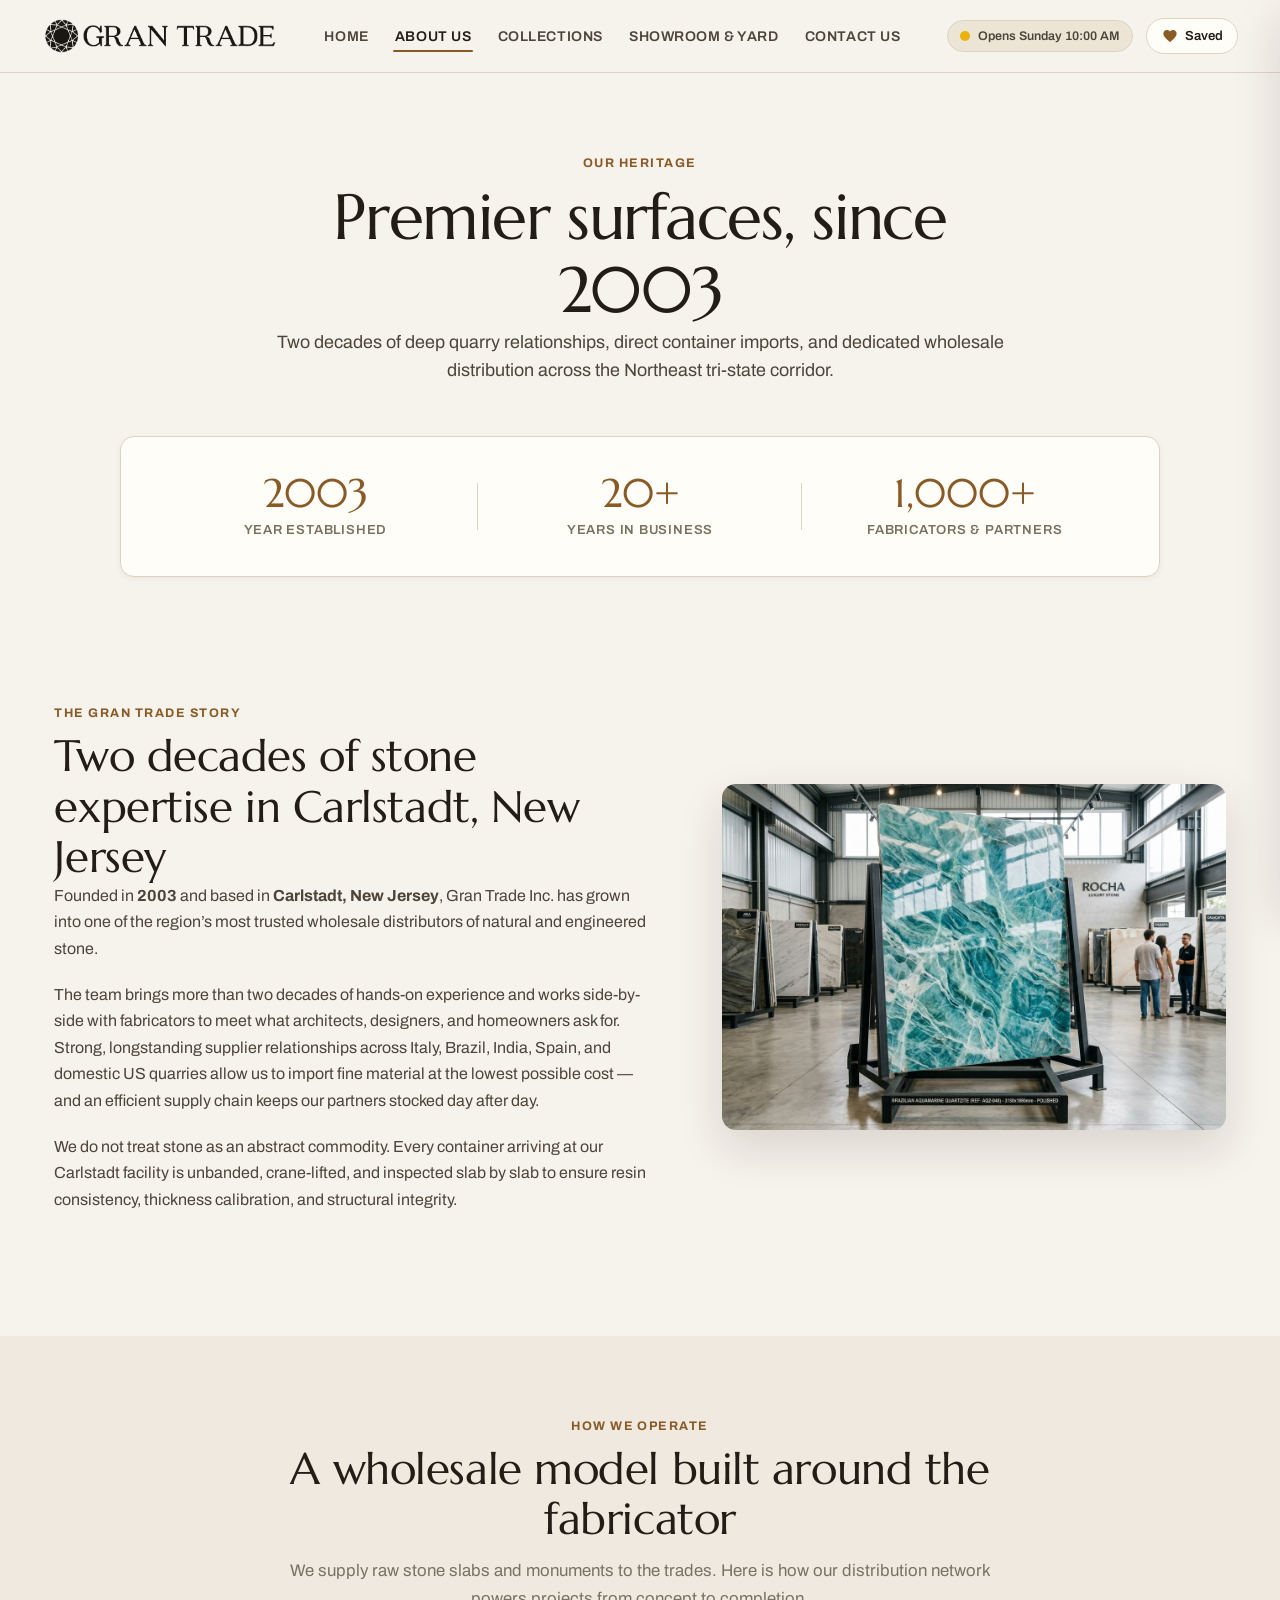
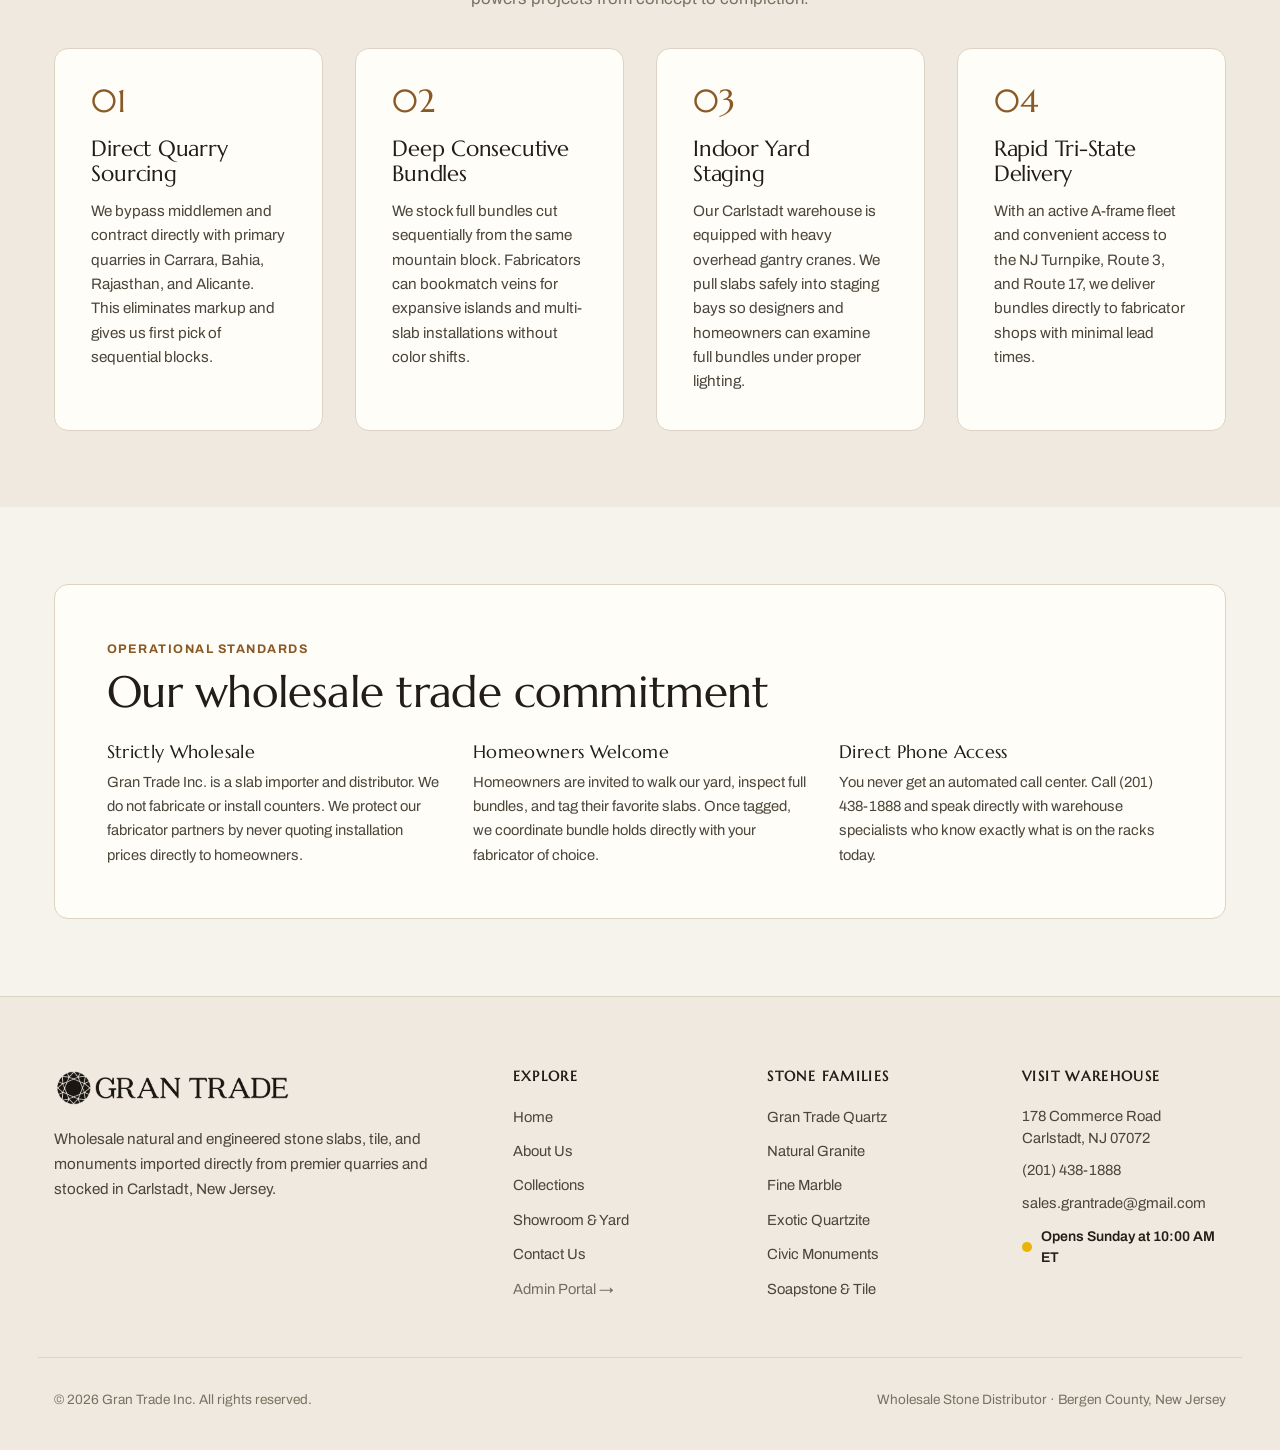
==== commit f8b4f2c7: "feat: implement website security headers, Supabase cloud database, online file manager, and admin po" ====
--- a/about.html
+++ b/about.html
@@ -211,6 +211,7 @@
           <li><a href="collections.html">Collections</a></li>
           <li><a href="showroom.html">Showroom & Yard</a></li>
           <li><a href="contact.html">Contact Us</a></li>
+          <li><a href="admin.html" style="opacity:0.75;">Admin Portal &rarr;</a></li>
         </ul>
       </div>
 
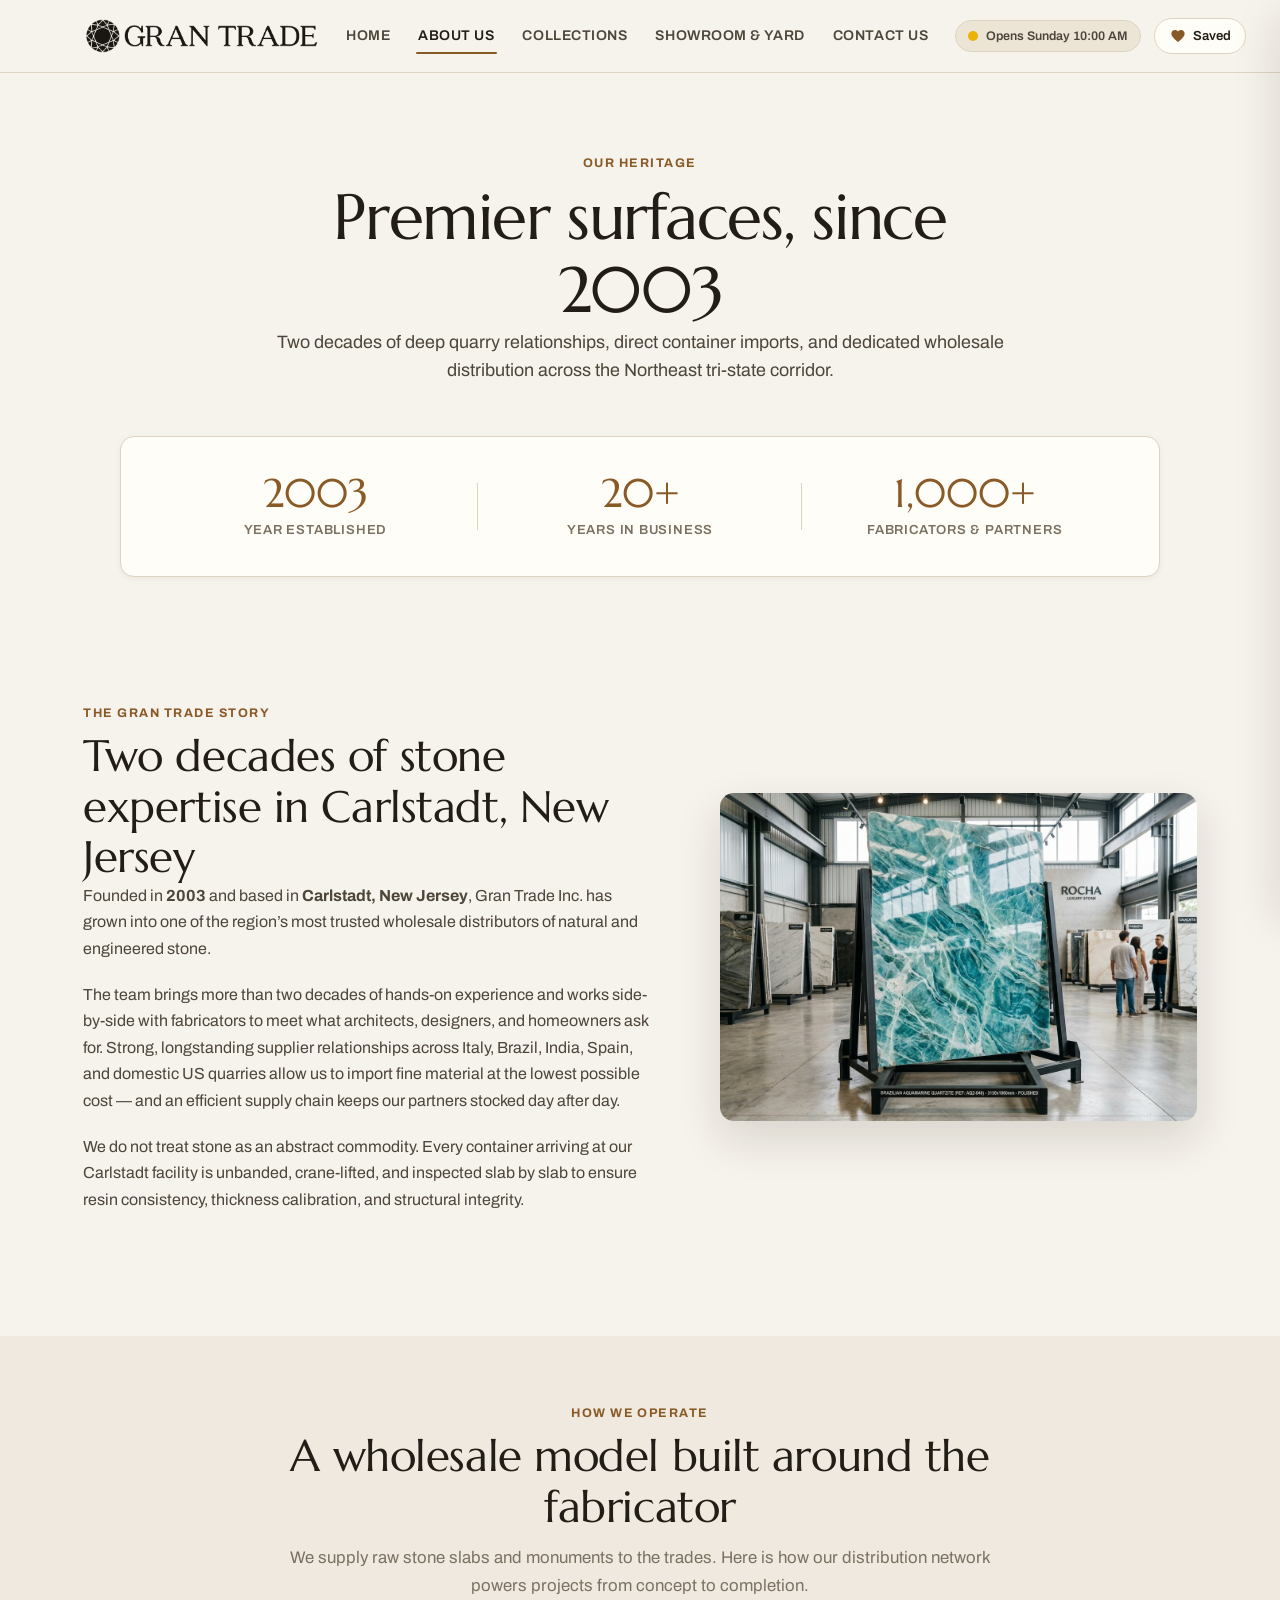
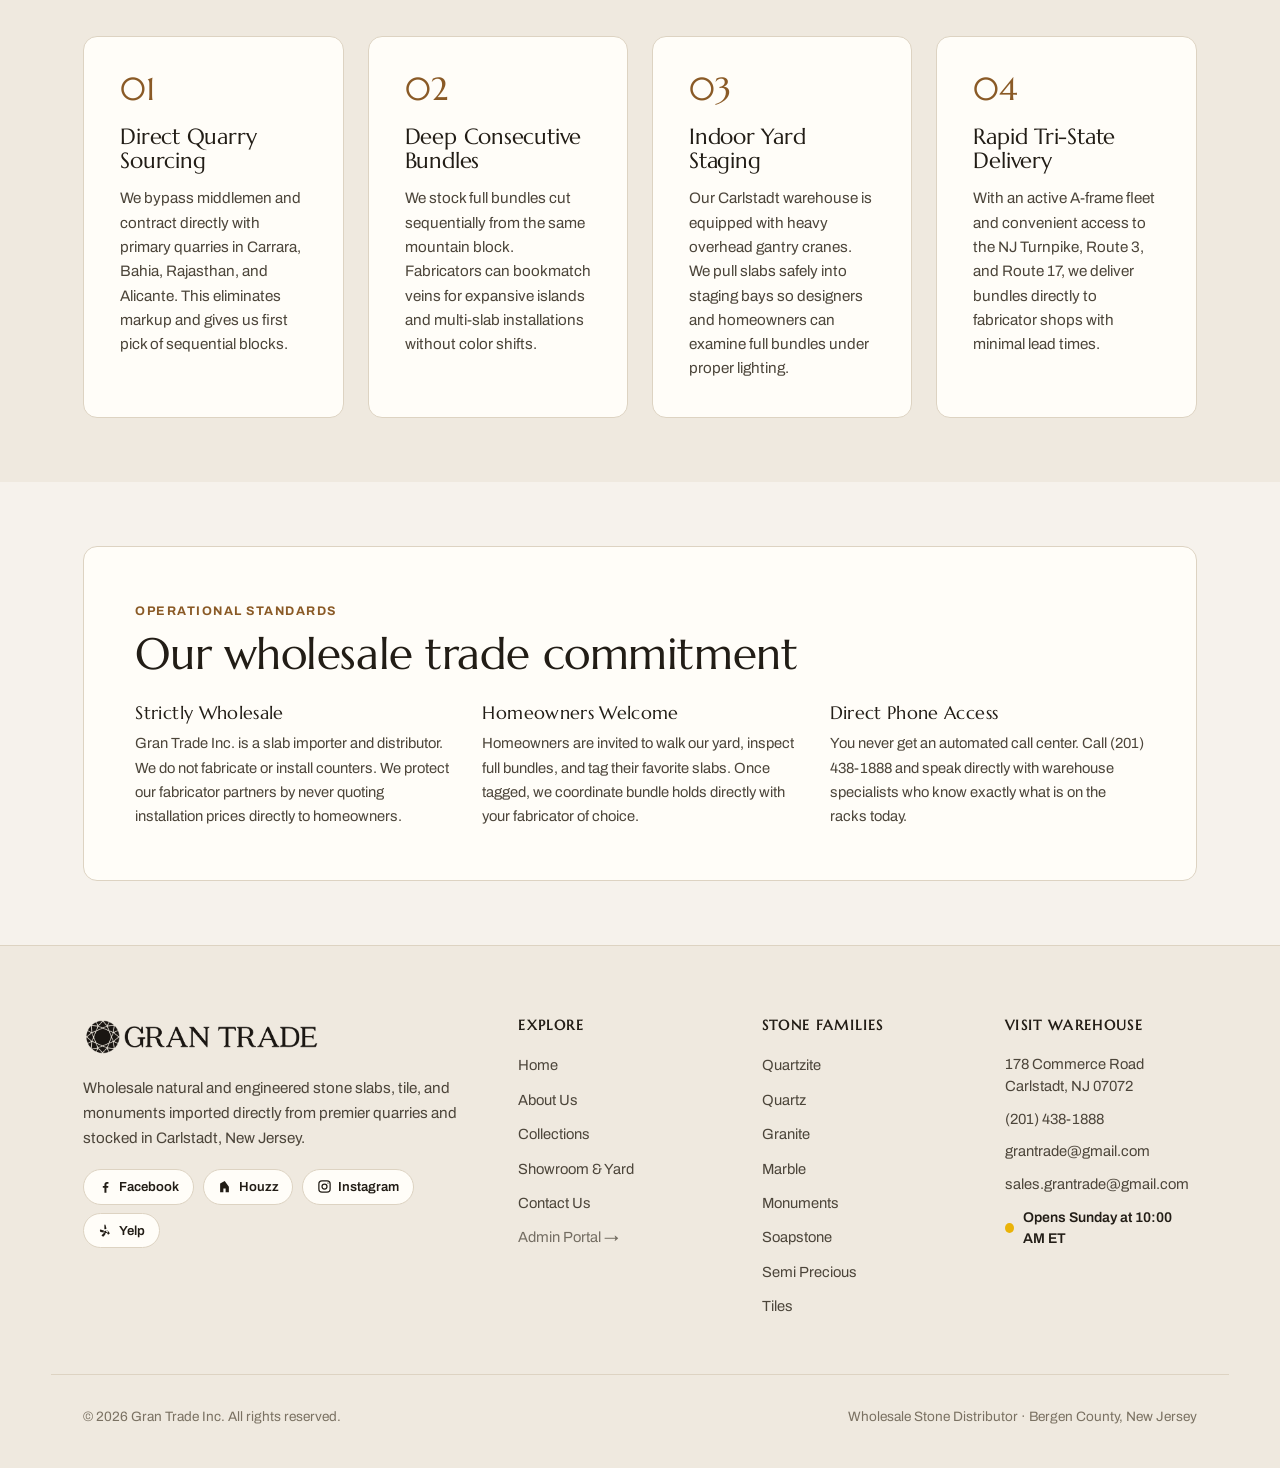
==== commit e2c3c3df: "feat: add WordPress theme, contact guard, dual slab photos, official social links, and mobile optimi" ====
--- a/about.html
+++ b/about.html
@@ -4,7 +4,8 @@
   <meta charset="utf-8" />
   <meta name="viewport" content="width=device-width, initial-scale=1, viewport-fit=cover" />
   <meta name="color-scheme" content="light dark" />
-  <title>About Us — Gran Trade Inc. | Premier Stone Distributor Since 2003</title>
+  <script>if ("scrollRestoration" in history) history.scrollRestoration = "manual";</script>
+  <title>About Us | Gran Trade Inc. · Premier Stone Distributor Since 2003</title>
   <meta name="description" content="Founded in 2003 in Carlstadt, NJ, Gran Trade Inc. is a trusted distributor of natural granite, marble, exotic quartzite, engineered quartz, and monuments." />
 
   <!-- Typography -->
@@ -13,11 +14,11 @@
   <link href="https://fonts.googleapis.com/css2?family=Marcellus&family=Archivo:ital,wght@0,400;0,500;0,600;0,700;1,400&display=swap" rel="stylesheet" />
 
   <!-- CSS Split 5 Ways -->
-  <link rel="stylesheet" href="css/base.css?v=20261020b" />
-  <link rel="stylesheet" href="css/layout.css?v=20261020b" />
-  <link rel="stylesheet" href="css/components.css?v=20261020b" />
-  <link rel="stylesheet" href="css/pages.css?v=20261020b" />
-  <link rel="stylesheet" href="css/responsive.css?v=20261020b" />
+  <link rel="stylesheet" href="css/base.css?v=20261110k" />
+  <link rel="stylesheet" href="css/layout.css?v=20261110k" />
+  <link rel="stylesheet" href="css/components.css?v=20261110k" />
+  <link rel="stylesheet" href="css/pages.css?v=20261110k" />
+  <link rel="stylesheet" href="css/responsive.css?v=20261110k" />
 </head>
 <body>
 
@@ -76,16 +77,16 @@
 
     <!-- ================= METRICS BAR ================= -->
     <div class="container">
-      <div class="specs-bar" style="display: flex; justify-content: center; align-items: center; max-width: 1040px; margin-left: auto; margin-right: auto;">
-        <div class="spec-item" style="flex: 1 1 0; text-align: center;">
+      <div class="specs-bar">
+        <div class="spec-item">
           <div class="val">2003</div>
           <div class="lbl">Year Established</div>
         </div>
-        <div class="spec-item" style="flex: 1 1 0; text-align: center;">
+        <div class="spec-item">
           <div class="val">20+</div>
           <div class="lbl">Years in Business</div>
         </div>
-        <div class="spec-item" style="flex: 1 1 0; text-align: center;">
+        <div class="spec-item">
           <div class="val">1,000+</div>
           <div class="lbl">Fabricators & Partners</div>
         </div>
@@ -160,7 +161,7 @@
         <div style="background-color: var(--surface); border: 1px solid var(--line); border-radius: var(--radius-lg); padding: clamp(2rem, 4vw, 3.5rem);">
           <span class="eyebrow">Operational Standards</span>
           <h2 style="margin-bottom:1rem;">Our wholesale trade commitment</h2>
-          <div style="display:grid; grid-template-columns: repeat(auto-fit, minmax(280px, 1fr)); gap:2rem; margin-top:1.5rem;">
+          <div style="display:grid; grid-template-columns: repeat(auto-fit, minmax(min(280px, 100%), 1fr)); gap:2rem; margin-top:1.5rem;">
             <div>
               <h4 style="margin-bottom:0.5rem; color:var(--ink);">Strictly Wholesale</h4>
               <p style="font-size:0.92rem; color:var(--ink-2);">Gran Trade Inc. is a slab importer and distributor. We do not fabricate or install counters. We protect our fabricator partners by never quoting installation prices directly to homeowners.</p>
@@ -218,12 +219,14 @@
       <div class="footer-col">
         <h4>Stone Families</h4>
         <ul class="footer-links">
-          <li><a href="collections.html">Gran Trade Quartz</a></li>
-          <li><a href="collections.html">Natural Granite</a></li>
-          <li><a href="collections.html">Fine Marble</a></li>
-          <li><a href="collections.html">Exotic Quartzite</a></li>
-          <li><a href="collections.html">Civic Monuments</a></li>
-          <li><a href="collections.html">Soapstone & Tile</a></li>
+          <li><a href="collections.html?category=quartzite">Quartzite</a></li>
+          <li><a href="collections.html?category=quartz">Quartz</a></li>
+          <li><a href="collections.html?category=granite">Granite</a></li>
+          <li><a href="collections.html?category=marble">Marble</a></li>
+          <li><a href="collections.html?category=monuments">Monuments</a></li>
+          <li><a href="collections.html?category=soapstone">Soapstone</a></li>
+          <li><a href="collections.html?category=semi">Semi Precious</a></li>
+          <li><a href="collections.html?category=tile">Tiles</a></li>
         </ul>
       </div>
 
@@ -234,6 +237,9 @@
         </div>
         <div class="footer-contact-item">
           <a href="tel:2014381888">(201) 438-1888</a>
+        </div>
+        <div class="footer-contact-item">
+          <a href="mailto:grantrade@gmail.com">grantrade@gmail.com</a>
         </div>
         <div class="footer-contact-item">
           <a href="mailto:sales.grantrade@gmail.com">sales.grantrade@gmail.com</a>
@@ -253,7 +259,7 @@
     </div>
   </footer>
 
-  <script src="js/nav.js"></script>
-  <script src="js/favorites.js"></script>
+  <script src="js/nav.js?v=20261110k"></script>
+  <script src="js/favorites.js?v=20261110k"></script>
 </body>
 </html>
--- a/css/base.css
+++ b/css/base.css
@@ -96,16 +96,22 @@
   scroll-behavior: smooth;
   -webkit-font-smoothing: antialiased;
   -moz-osx-font-smoothing: grayscale;
+  -webkit-text-size-adjust: 100%;
+  text-size-adjust: 100%;
   line-height: 1.5;
+  overflow-x: clip;
+  overscroll-behavior-x: none;
 }
 
 body {
   min-height: 100vh;
+  min-height: 100dvh;
   display: flex;
   flex-direction: column;
   background-color: var(--bg);
   color: var(--ink);
-  overflow-x: hidden;
+  overflow-x: clip;
+  overscroll-behavior-x: none;
 }
 
 /* Focus Visibility & Accessibility */
--- a/css/layout.css
+++ b/css/layout.css
@@ -6,25 +6,25 @@
 /* ---------------- Container System ---------------- */
 .container {
   width: 100%;
-  max-width: min(1560px, 94vw);
+  max-width: min(1320px, 92vw);
   margin-left: auto;
   margin-right: auto;
-  padding-left: clamp(1rem, 3.5vw, 2.5rem);
-  padding-right: clamp(1rem, 3.5vw, 2.5rem);
+  padding-left: clamp(1rem, 3vw, 2rem);
+  padding-right: clamp(1rem, 3vw, 2rem);
 }
 
 .container-wide {
   width: 100%;
-  max-width: min(1760px, 96vw);
+  max-width: min(1320px, 92vw);
   margin-left: auto;
   margin-right: auto;
-  padding-left: clamp(1rem, 3.5vw, 2.5rem);
-  padding-right: clamp(1rem, 3.5vw, 2.5rem);
+  padding-left: clamp(1rem, 3vw, 2rem);
+  padding-right: clamp(1rem, 3vw, 2rem);
 }
 
 .section {
-  padding-top: clamp(3.5rem, 6vw, 6.5rem);
-  padding-bottom: clamp(3.5rem, 6vw, 6.5rem);
+  padding-top: clamp(3rem, 5vw, 4.75rem);
+  padding-bottom: clamp(3rem, 5vw, 4.75rem);
 }
 
 .section-tight {
@@ -37,28 +37,57 @@
 }
 
 /* ---------------- Site Header ---------------- */
+/* Note: backdrop-filter is placed on ::before so .site-header does NOT create
+   a containing block that traps the position:fixed mobile nav drawer. */
+:root {
+  --wp-bar: 0px;
+  --header-h: 72px;
+}
+
+body.admin-bar {
+  --wp-bar: 32px;
+}
+
+@media (max-width: 782px) {
+  body.admin-bar {
+    --wp-bar: 46px;
+  }
+}
+
 .site-header {
   position: sticky;
-  top: 0;
+  top: var(--wp-bar);
+  z-index: 100;
+  border-bottom: 1px solid var(--line);
+}
+
+.site-header::before {
+  content: "";
+  position: absolute;
+  inset: 0;
   z-index: 100;
   background-color: var(--header-bg);
   backdrop-filter: blur(14px);
   -webkit-backdrop-filter: blur(14px);
-  border-bottom: 1px solid var(--line);
-  transition: transform var(--transition-fast), background var(--transition-fast);
+  pointer-events: none;
+  transition: background-color var(--transition-fast);
 }
 
 .header-inner {
   display: flex;
   align-items: center;
   justify-content: space-between;
-  height: 72px;
+  height: var(--header-h);
   gap: 1.5rem;
 }
 
 /* Brand Wordmark */
 .wordmark {
-  display: flex;
+  position: relative;
+  z-index: 101;
+  flex-shrink: 0;
+  min-height: 44px;
+  display: inline-flex;
   align-items: center;
   gap: 0.75rem;
   font-family: var(--font-serif);
@@ -67,12 +96,20 @@
   letter-spacing: 0.05em;
   color: var(--ink);
   text-transform: uppercase;
-}
-
-.wordmark img {
+  touch-action: manipulation;
+  -webkit-tap-highlight-color: transparent;
+}
+
+.wordmark img,
+.wordmark .custom-logo {
   height: 38px;
   width: auto;
   object-fit: contain;
+}
+
+.wordmark .custom-logo-link {
+  display: inline-flex;
+  align-items: center;
 }
 
 .wordmark-text span {
@@ -86,6 +123,8 @@
 
 /* Desktop Navigation */
 .main-nav {
+  position: relative;
+  z-index: 101;
   display: flex;
   align-items: center;
   gap: clamp(1rem, 2vw, 2.25rem);
@@ -98,30 +137,42 @@
   gap: clamp(0.75rem, 1.8vw, 1.75rem);
 }
 
-.nav-link {
+.nav-link,
+.nav-links a {
   font-family: var(--font-sans);
   font-size: 0.88rem;
   font-weight: 600;
   letter-spacing: 0.04em;
   text-transform: uppercase;
   color: var(--ink-2);
-  padding: 0.4rem 0.1rem;
+  padding: 0.55rem 0.15rem;
+  min-height: 44px;
+  display: inline-flex;
+  align-items: center;
+  white-space: nowrap;
   position: relative;
+  touch-action: manipulation;
+  -webkit-tap-highlight-color: transparent;
   transition: color var(--transition-fast);
 }
 
-.nav-link:hover {
+.nav-link:hover,
+.nav-links a:hover {
   color: var(--accent);
 }
 
-.nav-link.active {
-  color: var(--ink);
-}
-
-.nav-link.active::after {
+.nav-link.active,
+.nav-links li.current-menu-item>a,
+.nav-links li.current_page_item>a {
+  color: var(--ink);
+}
+
+.nav-link.active::after,
+.nav-links li.current-menu-item>a::after,
+.nav-links li.current_page_item>a::after {
   content: "";
   position: absolute;
-  bottom: -2px;
+  bottom: 4px;
   left: 0;
   right: 0;
   height: 2px;
@@ -129,8 +180,15 @@
   border-radius: 1px;
 }
 
+.mobile-drawer-meta {
+  display: none;
+}
+
 /* Header Actions: Yard Pill & Favorites Button */
 .header-actions {
+  position: relative;
+  z-index: 101;
+  flex-shrink: 0;
   display: flex;
   align-items: center;
   gap: 0.85rem;
@@ -162,6 +220,8 @@
   font-weight: 600;
   color: var(--ink);
   cursor: pointer;
+  touch-action: manipulation;
+  -webkit-tap-highlight-color: transparent;
   transition: all var(--transition-fast);
 }
 
@@ -187,17 +247,27 @@
 
 .menu-toggle {
   display: none;
-  background: transparent;
+  background: var(--surface);
   border: 1px solid var(--line);
   border-radius: var(--radius-sm);
   padding: 0.45rem;
   color: var(--ink);
   cursor: pointer;
+  touch-action: manipulation;
+  -webkit-tap-highlight-color: transparent;
+  transition: border-color var(--transition-fast), background-color var(--transition-fast);
+}
+
+.menu-toggle:hover,
+.menu-toggle[aria-expanded="true"] {
+  border-color: var(--accent);
+  background-color: var(--bg-2);
 }
 
 .menu-toggle svg {
   width: 22px;
   height: 22px;
+  pointer-events: none;
 }
 
 /* ---------------- Favorites Slide-out Drawer ---------------- */
@@ -230,7 +300,7 @@
   display: flex;
   flex-direction: column;
   transform: translateX(100%);
-  transition: transform var(--transition-normal) cubic-bezier(0.16, 1, 0.3, 1);
+  transition: transform 0.28s cubic-bezier(0.16, 1, 0.3, 1);
   padding-bottom: env(safe-area-inset-bottom, 0);
 }
 
@@ -377,3 +447,38 @@
   font-size: 0.85rem;
   color: var(--muted);
 }
+
+.social-links-row {
+  display: flex;
+  flex-wrap: wrap;
+  gap: 0.55rem;
+  margin-top: 1.15rem;
+}
+
+.social-link-pill {
+  display: inline-flex;
+  align-items: center;
+  gap: 0.4rem;
+  padding: 0.42rem 0.85rem;
+  border-radius: var(--radius-pill);
+  border: 1px solid var(--line);
+  background-color: var(--surface);
+  color: var(--ink);
+  font-size: 0.82rem;
+  font-weight: 600;
+  text-decoration: none;
+  transition: border-color var(--transition-fast), color var(--transition-fast), transform var(--transition-fast), background-color var(--transition-fast);
+}
+
+.social-link-pill:hover {
+  border-color: var(--accent);
+  color: var(--accent);
+  background-color: var(--accent-light);
+  transform: translateY(-1px);
+}
+
+.social-link-pill svg {
+  width: 15px;
+  height: 15px;
+  flex-shrink: 0;
+}
--- a/css/components.css
+++ b/css/components.css
@@ -58,10 +58,10 @@
   width: 100%;
 }
 
-/* ---------------- Product / Slab Cards ---------------- */
+/* ---------------- Product / Slab Cards & Authentic Manifest ---------------- */
 .slab-grid {
   display: grid;
-  grid-template-columns: repeat(auto-fill, minmax(280px, 1fr));
+  grid-template-columns: repeat(auto-fill, minmax(min(320px, 100%), 1fr));
   gap: clamp(1.25rem, 2vw, 2rem);
 }
 
@@ -72,19 +72,21 @@
   overflow: hidden;
   display: flex;
   flex-direction: column;
+  min-width: 0;
   transition: transform var(--transition-normal), box-shadow var(--transition-normal), border-color var(--transition-fast);
   position: relative;
+  box-shadow: var(--shadow-sm);
 }
 
 .slab-card:hover {
-  transform: translateY(-4px);
-  box-shadow: var(--shadow-md);
+  transform: translateY(-5px);
+  box-shadow: 0 16px 36px -4px rgba(46, 36, 22, 0.1), 0 0 0 1px var(--line-strong);
   border-color: var(--line-strong);
 }
 
 .sc-media {
   position: relative;
-  aspect-ratio: 4 / 3;
+  aspect-ratio: 16 / 11;
   background-color: var(--bg-2);
   background: radial-gradient(circle at 30% 20%, rgba(255, 255, 255, 0.4), transparent 70%),
               linear-gradient(135deg, var(--bg-2) 0%, var(--chip) 50%, var(--line) 100%);
@@ -96,18 +98,26 @@
   height: 100%;
   object-fit: cover;
   display: block;
-  transition: transform var(--transition-slow);
+  transition: transform 0.5s cubic-bezier(0.16, 1, 0.3, 1);
 }
 
 .slab-card:hover .sc-media img {
-  transform: scale(1.05);
+  transform: scale(1.06);
+}
+
+.sc-media-badges {
+  position: absolute;
+  top: 10px;
+  left: 10px;
+  display: flex;
+  align-items: center;
+  gap: 0.4rem;
+  z-index: 2;
+  flex-wrap: wrap;
 }
 
 .cat-badge {
-  position: absolute;
-  top: 12px;
-  left: 12px;
-  background: rgba(24, 20, 16, 0.85);
+  background: rgba(22, 18, 14, 0.88);
   backdrop-filter: blur(8px);
   -webkit-backdrop-filter: blur(8px);
   color: #ffffff;
@@ -116,7 +126,6 @@
   letter-spacing: 0.05em;
   padding: 4px 10px;
   border-radius: var(--radius-pill);
-  z-index: 2;
   text-transform: uppercase;
 }
 
@@ -125,10 +134,12 @@
   position: absolute;
   top: 10px;
   right: 10px;
-  width: 38px;
-  height: 38px;
+  width: 36px;
+  height: 36px;
   border-radius: 50%;
-  background: rgba(255, 255, 255, 0.9);
+  background: rgba(255, 255, 255, 0.92);
+  backdrop-filter: blur(6px);
+  -webkit-backdrop-filter: blur(6px);
   border: 1px solid rgba(0, 0, 0, 0.08);
   display: flex;
   align-items: center;
@@ -151,8 +162,8 @@
 }
 
 .heart svg {
-  width: 20px;
-  height: 20px;
+  width: 18px;
+  height: 18px;
   transition: transform 0.2s cubic-bezier(0.175, 0.885, 0.32, 1.275);
 }
 
@@ -167,25 +178,105 @@
   flex-grow: 1;
 }
 
+.sc-header-row {
+  display: flex;
+  align-items: baseline;
+  justify-content: space-between;
+  gap: 0.5rem;
+  margin-bottom: 0.25rem;
+}
+
 .sc-title {
   font-family: var(--font-serif);
-  font-size: 1.25rem;
-  margin-bottom: 0.35rem;
-  color: var(--ink);
+  font-size: 1.28rem;
+  line-height: 1.25;
+  color: var(--ink);
+  margin-bottom: 0;
+}
+
+.sc-title a {
+  color: inherit;
+  text-decoration: none;
+  transition: color var(--transition-fast);
+}
+
+.sc-title a:hover {
+  color: var(--accent);
+}
+
+.sc-gt-pill {
+  font-family: var(--font-sans);
+  font-size: 0.78rem;
+  font-weight: 700;
+  letter-spacing: 0.04em;
+  color: var(--accent);
+  background: var(--accent-light);
+  border: 1px solid rgba(138, 90, 38, 0.25);
+  padding: 2px 8px;
+  border-radius: var(--radius-pill);
+  white-space: nowrap;
 }
 
 .sc-meta {
-  font-size: 0.82rem;
+  font-size: 0.8rem;
   color: var(--muted);
   font-weight: 500;
   margin-bottom: 0.85rem;
 }
 
+.sc-meta.sc-material-name {
+  margin-bottom: 0;
+}
+
+.slab-card[data-url] {
+  cursor: pointer;
+}
+
+/* Authentic Key Specs Quadrant Box */
+.slab-key-specs {
+  margin: 0.25rem 0 0.85rem;
+  padding: 0.75rem 0.85rem;
+  background: var(--bg);
+  border: 1px solid var(--line);
+  border-radius: var(--radius-sm);
+  display: grid;
+  grid-template-columns: 1fr 1fr;
+  gap: 0.55rem 0.75rem;
+}
+
+.spec-col {
+  display: flex;
+  flex-direction: column;
+  gap: 0.15rem;
+}
+
+.spec-lbl {
+  font-size: 0.68rem;
+  text-transform: uppercase;
+  letter-spacing: 0.06em;
+  font-weight: 600;
+  color: var(--muted);
+}
+
+.spec-val {
+  font-size: 0.82rem;
+  font-weight: 600;
+  color: var(--ink);
+  white-space: nowrap;
+  overflow: hidden;
+  text-overflow: ellipsis;
+}
+
+.spec-val.highlight {
+  color: var(--ink);
+  font-weight: 700;
+}
+
 .sc-desc {
-  font-size: 0.88rem;
+  font-size: 0.86rem;
   color: var(--ink-2);
   line-height: 1.5;
-  margin-bottom: 1.1rem;
+  margin-bottom: 0.85rem;
   display: -webkit-box;
   -webkit-line-clamp: 2;
   -webkit-box-orient: vertical;
@@ -210,6 +301,27 @@
   padding: 3px 8px;
   border-radius: var(--radius-sm);
   border: 1px solid var(--line);
+}
+
+/* Action Button Row */
+.sc-actions {
+  display: flex;
+  gap: 0.5rem;
+  margin-top: 1rem;
+}
+
+.sc-action-inspect {
+  flex: 1;
+  display: inline-flex;
+  align-items: center;
+  justify-content: center;
+  gap: 0.35rem;
+}
+
+.sc-action-hold {
+  flex-shrink: 0;
+  padding: 0.5rem 0.9rem;
+  font-weight: 600;
 }
 
 /* ---------------- 3-Picture Stone Viewer ---------------- */
@@ -235,6 +347,11 @@
               linear-gradient(135deg, var(--bg-2) 0%, var(--chip) 50%, var(--line) 100%);
   aspect-ratio: 16 / 10;
   box-shadow: var(--shadow-sm);
+  cursor: zoom-in;
+}
+
+.fv-stage.is-zoomed {
+  cursor: zoom-out;
 }
 
 .fv-stage img {
@@ -242,12 +359,13 @@
   height: 100%;
   object-fit: cover;
   display: block;
-  transition: transform 0.6s cubic-bezier(0.16, 1, 0.3, 1);
+  transform-origin: center center;
+  transition: transform 0.5s cubic-bezier(0.16, 1, 0.3, 1), transform-origin 0.15s ease-out;
+  will-change: transform, transform-origin;
 }
 
 .fv-stage img.fv-zoom {
   transform: scale(2.3);
-  transform-origin: center center;
 }
 
 .fv-tag {
@@ -332,6 +450,7 @@
   align-items: center;
   gap: 0.5rem;
   overflow-x: auto;
+  scroll-snap-type: x proximity;
   padding-bottom: 0.5rem;
   margin-bottom: 1.75rem;
   scrollbar-width: thin;
@@ -342,12 +461,17 @@
   background-color: var(--surface);
   border: 1px solid var(--line);
   color: var(--ink-2);
-  padding: 0.6rem 1.15rem;
+  min-height: 44px;
+  padding: 0.55rem 1.15rem;
   border-radius: var(--radius-pill);
   font-size: 0.85rem;
   font-weight: 600;
   cursor: pointer;
   white-space: nowrap;
+  flex-shrink: 0;
+  scroll-snap-align: start;
+  touch-action: manipulation;
+  -webkit-tap-highlight-color: transparent;
   transition: all var(--transition-fast);
 }
 
@@ -400,7 +524,7 @@
   display: flex;
   align-items: center;
   gap: 0.85rem;
-  background: #ffffff;
+  background: var(--surface-hover);
   border: 1.5px solid var(--line);
   border-radius: var(--radius-pill);
   padding: 0.35rem 0.45rem 0.35rem 1.25rem;
@@ -410,7 +534,7 @@
 
 .search-hero-box:focus-within {
   border-color: var(--accent);
-  background: #ffffff;
+  background: var(--surface-hover);
   box-shadow: 0 0 0 3px rgba(138, 90, 38, 0.15), 0 4px 16px rgba(46, 36, 22, 0.06);
 }
 
@@ -422,6 +546,7 @@
 
 .search-hero-input {
   flex: 1;
+  min-width: 0;
   background: transparent;
   border: none;
   font-family: inherit;
@@ -429,6 +554,17 @@
   color: var(--ink);
   outline: none;
   padding: 0.55rem 0.25rem;
+  -webkit-appearance: none;
+  appearance: none;
+}
+
+.search-hero-input::-webkit-search-decoration,
+.search-hero-input::-webkit-search-cancel-button,
+.search-hero-input::-webkit-search-results-button,
+.search-hero-input::-webkit-search-results-decoration {
+  -webkit-appearance: none;
+  appearance: none;
+  display: none;
 }
 
 .search-hero-input::placeholder {
@@ -520,7 +656,7 @@
   display: inline-flex;
   align-items: center;
   gap: 0.35rem;
-  background: #ffffff;
+  background: var(--surface-hover);
   border: 1px solid var(--line);
   color: var(--ink-2);
   font-family: inherit;
@@ -547,7 +683,7 @@
 }
 
 .quick-chip:hover {
-  background: #ffffff;
+  background: var(--surface-hover);
   border-color: var(--accent);
   color: var(--accent);
   transform: translateY(-1px);
@@ -682,6 +818,8 @@
   display: flex;
   align-items: center;
   justify-content: space-between;
+  flex-wrap: wrap;
+  gap: 0.75rem;
   margin-bottom: 1.5rem;
 }
 
@@ -808,7 +946,7 @@
 
 /* ---------------- Form Elements ---------------- */
 .form-group {
-  margin-bottom: 1.25rem;
+  margin-bottom: 1.1rem;
 }
 
 .form-label {
@@ -861,3 +999,373 @@
   color: var(--muted);
   margin-bottom: 1.5rem;
 }
+
+/* ---------------- View Mode Switcher in Meta Bar ---------------- */
+.view-mode-toggle {
+  display: inline-flex;
+  align-items: center;
+  background: var(--bg);
+  border: 1px solid var(--line);
+  border-radius: var(--radius-pill);
+  padding: 3px;
+  gap: 2px;
+}
+
+.view-mode-btn {
+  display: inline-flex;
+  align-items: center;
+  gap: 0.35rem;
+  padding: 0.35rem 0.85rem;
+  border-radius: var(--radius-pill);
+  font-size: 0.78rem;
+  font-weight: 600;
+  color: var(--muted);
+  background: transparent;
+  border: none;
+  cursor: pointer;
+  transition: all var(--transition-fast);
+}
+
+.view-mode-btn:hover {
+  color: var(--ink);
+}
+
+.view-mode-btn.active {
+  background: var(--surface);
+  color: var(--ink);
+  box-shadow: 0 1px 3px rgba(46, 36, 22, 0.1);
+}
+
+/* ---------------- Active Filter Chips Rail ---------------- */
+.active-filters-bar {
+  display: flex;
+  align-items: center;
+  flex-wrap: wrap;
+  gap: 0.5rem;
+  margin-top: -1rem;
+  margin-bottom: 1.5rem;
+  padding: 0.65rem 1rem;
+  background: var(--surface);
+  border: 1px solid var(--line);
+  border-radius: var(--radius-md);
+  font-size: 0.82rem;
+}
+
+.active-filters-label {
+  font-size: 0.72rem;
+  font-weight: 700;
+  text-transform: uppercase;
+  letter-spacing: 0.06em;
+  color: var(--muted);
+}
+
+.active-filter-chip {
+  display: inline-flex;
+  align-items: center;
+  gap: 0.35rem;
+  padding: 0.25rem 0.65rem;
+  background: var(--bg);
+  border: 1px solid var(--line);
+  border-radius: var(--radius-pill);
+  font-size: 0.78rem;
+  font-weight: 600;
+  color: var(--ink);
+}
+
+.active-filter-remove {
+  background: transparent;
+  border: none;
+  color: var(--muted);
+  font-size: 0.95rem;
+  line-height: 1;
+  cursor: pointer;
+  padding: 0;
+  display: flex;
+  align-items: center;
+}
+
+.active-filter-remove:hover {
+  color: var(--danger);
+}
+
+.clear-all-filters-btn {
+  margin-left: auto;
+  background: transparent;
+  border: none;
+  color: var(--accent);
+  font-size: 0.78rem;
+  font-weight: 700;
+  cursor: pointer;
+  text-decoration: underline;
+  padding: 0.2rem 0.4rem;
+}
+
+.clear-all-filters-btn:hover {
+  color: var(--accent-hover);
+}
+
+/* ---------------- List / Manifest View for Fabricators ---------------- */
+.slab-grid.is-list-view {
+  grid-template-columns: 1fr !important;
+  gap: 0.75rem !important;
+}
+
+.slab-grid.is-list-view .slab-card {
+  flex-direction: row;
+  align-items: center;
+  padding: 0.85rem 1.25rem;
+  gap: 1.25rem;
+}
+
+.slab-grid.is-list-view .sc-media {
+  width: 140px;
+  height: 95px;
+  flex-shrink: 0;
+  border-radius: var(--radius-sm);
+  aspect-ratio: auto;
+}
+
+.slab-grid.is-list-view .sc-media-badges {
+  display: none;
+}
+
+.slab-grid.is-list-view .sc-body {
+  padding: 0;
+  flex-direction: row;
+  align-items: center;
+  justify-content: space-between;
+  gap: 1.5rem;
+  width: 100%;
+  min-width: 0;
+}
+
+.slab-grid.is-list-view .sc-info-block {
+  min-width: 0;
+}
+
+.slab-grid.is-list-view .slab-key-specs {
+  display: flex;
+  gap: 1.5rem;
+  margin: 0;
+  padding: 0.5rem 1rem;
+  background: var(--bg);
+}
+
+.slab-grid.is-list-view .sc-desc,
+.slab-grid.is-list-view .sc-specs {
+  display: none;
+}
+
+.slab-grid.is-list-view .sc-info-block {
+  flex: 1 1 auto;
+}
+
+.slab-grid.is-list-view .sc-actions {
+  margin: 0;
+  flex-shrink: 0;
+}
+
+/* ---------------- Tab Counts Badge ---------------- */
+.tab-count {
+  font-size: 0.72rem;
+  font-weight: 700;
+  padding: 2px 7px;
+  border-radius: var(--radius-pill);
+  background: var(--bg-2);
+  color: var(--muted);
+  border: 1px solid var(--line);
+  margin-left: 0.4rem;
+  transition: all var(--transition-fast);
+}
+
+.tab-btn[aria-pressed="true"] .tab-count {
+  background: rgba(255, 255, 255, 0.2);
+  color: #ffffff;
+  border-color: transparent;
+}
+
+/* ---------------- Authentic Wholesale Yard Advantage Strip ---------------- */
+.yard-advantage-strip {
+  margin-top: 4rem;
+  padding: clamp(3rem, 5vw, 4.5rem) 0;
+  background: var(--surface);
+  border-top: 1px solid var(--line);
+  border-bottom: 1px solid var(--line);
+}
+
+.yard-adv-grid {
+  display: grid;
+  grid-template-columns: repeat(auto-fit, minmax(min(240px, 100%), 1fr));
+  gap: clamp(1.5rem, 3vw, 2.5rem);
+}
+
+.yard-adv-card {
+  display: flex;
+  flex-direction: column;
+}
+
+.yard-adv-icon {
+  width: 44px;
+  height: 44px;
+  border-radius: var(--radius-md);
+  background: var(--bg);
+  border: 1px solid var(--line);
+  display: flex;
+  align-items: center;
+  justify-content: center;
+  color: var(--accent);
+  margin-bottom: 1rem;
+}
+
+.yard-adv-card h4 {
+  font-family: var(--font-serif);
+  font-size: 1.15rem;
+  color: var(--ink);
+  margin-bottom: 0.4rem;
+}
+
+.yard-adv-card p {
+  font-size: 0.88rem;
+  color: var(--ink-2);
+  line-height: 1.55;
+}
+
+.yard-adv-card a {
+  color: var(--accent);
+  text-decoration: none;
+}
+
+.yard-adv-card a:hover {
+  text-decoration: underline;
+}
+
+/* ---------------- Header Trust Strip in collections.html ---------------- */
+.coll-trust-pills {
+  display: flex;
+  align-items: center;
+  flex-wrap: wrap;
+  gap: 0.6rem;
+  margin-top: 1.25rem;
+}
+
+.trust-pill {
+  display: inline-flex;
+  align-items: center;
+  gap: 0.35rem;
+  padding: 0.35rem 0.75rem;
+  background: var(--surface);
+  border: 1px solid var(--line);
+  border-radius: var(--radius-pill);
+  font-size: 0.78rem;
+  font-weight: 600;
+  color: var(--ink-2);
+}
+
+.trust-pill.highlight {
+  background: var(--accent-light);
+  border-color: rgba(138, 90, 38, 0.3);
+  color: var(--accent);
+}
+
+/* ---------------- Custom Color Tags & Editor ---------------- */
+.color-tag-mode-btn {
+  border: 1px solid var(--line);
+  border-radius: var(--radius-sm);
+  background: var(--surface);
+  padding: 0.4rem 0.75rem;
+}
+
+.color-tag-mode-btn.active {
+  background: var(--accent);
+  color: #fff;
+  border-color: var(--accent);
+}
+
+.sc-color-tags {
+  display: none;
+  flex-wrap: wrap;
+  gap: 0.35rem;
+  margin-top: 0.75rem;
+}
+
+.slab-grid.is-tag-edit-mode .sc-color-tags {
+  display: flex;
+}
+
+.color-tag-pill {
+  display: inline-flex;
+  align-items: center;
+  gap: 0.35rem;
+  padding: 0.22rem 0.55rem;
+  border-radius: var(--radius-pill);
+  border: 1px solid var(--line);
+  background: var(--bg);
+  color: var(--ink-2);
+  font-size: 0.72rem;
+  font-weight: 600;
+  cursor: pointer;
+  transition: border-color var(--transition-fast), background-color var(--transition-fast);
+}
+
+.color-tag-pill:hover {
+  border-color: var(--accent);
+  color: var(--ink);
+}
+
+.color-tag-dot {
+  width: 9px;
+  height: 9px;
+  border-radius: 50%;
+  border: 1px solid rgba(15, 23, 42, 0.2);
+  flex-shrink: 0;
+}
+
+.color-tag-remove {
+  display: none;
+  margin-left: 0.15rem;
+  font-size: 0.9rem;
+  line-height: 1;
+  color: var(--muted);
+}
+
+.slab-grid.is-tag-edit-mode .color-tag-remove {
+  display: inline-flex;
+  align-items: center;
+}
+
+.slab-grid.is-tag-edit-mode .color-tag-remove:hover {
+  color: var(--danger, #b91c1c);
+}
+
+.color-tag-editor {
+  display: none;
+  align-items: center;
+  gap: 0.4rem;
+  margin-top: 0.55rem;
+}
+
+.slab-grid.is-tag-edit-mode .color-tag-editor {
+  display: flex;
+}
+
+.color-tag-input {
+  flex: 1 1 auto;
+  min-width: 0;
+  padding: 0.38rem 0.6rem;
+  border: 1px solid var(--line);
+  border-radius: var(--radius-sm);
+  background: var(--bg);
+  color: var(--ink);
+  font-size: 0.78rem;
+}
+
+.color-tag-input:focus {
+  outline: none;
+  border-color: var(--accent);
+}
+
+@media (max-width: 960px) {
+  .color-tag-input {
+    font-size: 16px;
+  }
+}
--- a/css/pages.css
+++ b/css/pages.css
@@ -6,13 +6,13 @@
 /* ---------------- Home: Hero Section ---------------- */
 .hero {
   position: relative;
-  min-height: 84vh;
+  min-height: clamp(500px, 68vh, 650px);
   display: flex;
   align-items: center;
   background-color: #12100d;
   color: #ffffff;
   overflow: hidden;
-  padding: clamp(4rem, 8vw, 7rem) 0;
+  padding: clamp(2.75rem, 5vw, 4.5rem) 0;
 }
 
 .hero-bg {
@@ -38,41 +38,38 @@
 }
 
 .hero-grid {
-  display: flex;
-  flex-direction: column;
-  max-width: 860px;
+  display: grid;
+  grid-template-columns: minmax(0, 1.15fr) minmax(0, 0.85fr);
+  gap: clamp(2rem, 4vw, 3.5rem);
+  align-items: center;
   width: 100%;
 }
 
 .hero-left {
-  max-width: 820px;
+  max-width: 640px;
 }
 
 .hero-visualizer {
   position: relative;
-  perspective: 1000px;
 }
 
 .hero-slab-card {
   position: relative;
-  border-radius: var(--radius-lg);
+  border-radius: 18px;
   overflow: hidden;
-  box-shadow: 0 30px 70px rgba(0, 0, 0, 0.45), 0 0 0 1px rgba(255, 255, 255, 0.15);
-  background: rgba(23, 19, 16, 0.85);
-  backdrop-filter: blur(20px);
-  -webkit-backdrop-filter: blur(20px);
-  transform: rotateY(-5deg) rotateX(3deg);
-  transition: transform 0.4s cubic-bezier(0.16, 1, 0.3, 1), box-shadow 0.4s ease;
+  box-shadow: 0 28px 64px rgba(0, 0, 0, 0.48), 0 0 0 1px rgba(255, 255, 255, 0.18);
+  background: #171310;
+  transition: transform 0.35s cubic-bezier(0.16, 1, 0.3, 1), box-shadow 0.35s ease;
 }
 
 .hero-slab-card:hover {
-  transform: rotateY(0deg) rotateX(0deg) scale(1.02);
-  box-shadow: 0 35px 85px rgba(0, 0, 0, 0.55), 0 0 0 1px rgba(209, 154, 82, 0.5);
+  transform: translateY(-4px);
+  box-shadow: 0 34px 72px rgba(0, 0, 0, 0.56), 0 0 0 1px rgba(209, 154, 82, 0.45);
 }
 
 .hero-slab-media {
   position: relative;
-  aspect-ratio: 16 / 11;
+  aspect-ratio: 4 / 3;
   overflow: hidden;
 }
 
@@ -172,17 +169,17 @@
 
 .hero h1 {
   color: #ffffff;
-  font-size: clamp(2.75rem, 6vw, 4.75rem);
+  font-size: clamp(2.35rem, 4.5vw, 3.9rem);
   line-height: 1.08;
-  margin-bottom: 1.5rem;
+  margin-bottom: 1.15rem;
 }
 
 .hero p.lead {
   color: rgba(240, 232, 218, 0.9);
-  max-width: 680px;
-  font-size: clamp(1.1rem, 1.6vw, 1.35rem);
+  max-width: 600px;
+  font-size: clamp(1rem, 1.3vw, 1.18rem);
   line-height: 1.6;
-  margin-bottom: 2.5rem;
+  margin-bottom: 1.85rem;
 }
 
 .hero-actions {
@@ -190,17 +187,17 @@
   align-items: center;
   flex-wrap: wrap;
   gap: 1rem;
-  margin-bottom: 3.5rem;
+  margin-bottom: 2.25rem;
 }
 
 /* Hero Metrics Strip */
 .hero-metrics {
   display: flex;
   align-items: center;
-  gap: clamp(2rem, 4vw, 3.5rem);
-  padding-top: 2.5rem;
+  gap: clamp(2rem, 4vw, 3.25rem);
+  padding-top: 1.75rem;
   border-top: 1px solid rgba(255, 255, 255, 0.18);
-  max-width: 640px;
+  max-width: 580px;
 }
 
 .metric-val {
@@ -223,8 +220,32 @@
 /* ---------------- Home: Why Gran Trade (4-Pillars) ---------------- */
 .why-grid {
   display: grid;
-  grid-template-columns: repeat(auto-fit, minmax(260px, 1fr));
-  gap: clamp(1.25rem, 2.5vw, 2rem);
+  grid-template-columns: repeat(4, minmax(0, 1fr));
+  gap: clamp(1rem, 2vw, 1.5rem);
+}
+
+.home-featured-grid {
+  display: grid;
+  grid-template-columns: repeat(4, minmax(0, 1fr));
+  gap: clamp(1rem, 2vw, 1.5rem);
+}
+
+.home-featured-grid .slab-card {
+  cursor: pointer;
+}
+
+.yard-cta-bar {
+  display: flex;
+  justify-content: space-between;
+  align-items: center;
+  flex-wrap: wrap;
+  gap: 1.5rem 2rem;
+}
+
+.yard-cta-actions {
+  display: flex;
+  gap: 1rem;
+  flex-wrap: wrap;
 }
 
 .why-card {
@@ -265,7 +286,7 @@
 /* ---------------- Home & About: Applied / From Slab to Space ---------------- */
 .applied-split {
   display: grid;
-  grid-template-columns: 1fr 1.1fr;
+  grid-template-columns: minmax(0, 1fr) minmax(0, 1.1fr);
   gap: clamp(2rem, 5vw, 4.5rem);
   align-items: center;
 }
@@ -330,7 +351,7 @@
 
 .about-story-grid {
   display: grid;
-  grid-template-columns: 1.2fr 1fr;
+  grid-template-columns: minmax(0, 1.2fr) minmax(0, 1fr);
   gap: clamp(2rem, 5vw, 4rem);
   align-items: center;
   margin-bottom: 4.5rem;
@@ -413,7 +434,7 @@
 
 .showroom-gallery {
   display: grid;
-  grid-template-columns: 1.4fr 1fr;
+  grid-template-columns: minmax(0, 1.4fr) minmax(0, 1fr);
   gap: 1.5rem;
   margin-bottom: 4.5rem;
 }
@@ -475,29 +496,50 @@
 }
 
 /* ---------------- Contact & Visit Page ---------------- */
+.contact-mobile-actions {
+  display: none;
+}
+
 .contact-split {
   display: grid;
-  grid-template-columns: 1fr 1.15fr;
-  gap: clamp(2rem, 5vw, 4.5rem);
+  grid-template-columns: minmax(0, 1fr) minmax(0, 1.15fr);
+  gap: clamp(1.75rem, 3.5vw, 3rem);
+  align-items: start;
 }
 
 .contact-info-panel {
   display: flex;
   flex-direction: column;
-  gap: 2rem;
+  gap: 1.5rem;
+  min-width: 0;
+}
+
+.contact-map-frame {
+  border-radius: var(--radius-md);
+  overflow: hidden;
+  border: 1px solid var(--line);
+  margin-bottom: 1rem;
+  background: var(--surface);
+}
+
+.contact-map-frame iframe {
+  width: 100%;
+  height: 300px;
+  border: 0;
+  display: block;
 }
 
 .info-card {
   background-color: var(--surface);
   border: 1px solid var(--line);
   border-radius: var(--radius-lg);
-  padding: 2rem;
+  padding: 1.75rem;
   box-shadow: var(--shadow-sm);
 }
 
 .info-card h3 {
   font-size: 1.35rem;
-  margin-bottom: 1.25rem;
+  margin-bottom: 1.1rem;
   border-bottom: 1px solid var(--line);
   padding-bottom: 0.75rem;
 }
@@ -512,6 +554,7 @@
   font-size: 1.05rem;
   font-weight: 600;
   color: var(--ink);
+  overflow-wrap: anywhere;
   transition: color var(--transition-fast);
 }
 
@@ -523,14 +566,27 @@
   background-color: var(--surface);
   border: 1px solid var(--line);
   border-radius: var(--radius-lg);
-  padding: clamp(1.75rem, 3.5vw, 2.75rem);
+  padding: clamp(1.75rem, 3vw, 2.35rem);
   box-shadow: var(--shadow-md);
+  align-self: start;
+  position: sticky;
+  top: calc(var(--header-h, 76px) + 1.5rem);
+  min-width: 0;
 }
 
 .form-row {
   display: grid;
-  grid-template-columns: repeat(2, 1fr);
-  gap: 1rem;
+  grid-template-columns: repeat(2, minmax(0, 1fr));
+  gap: 1.15rem;
+  align-items: start;
+}
+
+.form-helper-note {
+  display: block;
+  margin-top: 0.35rem;
+  font-size: 0.76rem;
+  line-height: 1.35;
+  color: var(--ink-3);
 }
 
 .form-privacy-note {
@@ -538,6 +594,7 @@
   color: var(--muted);
   line-height: 1.5;
   margin-top: 1rem;
+  margin-bottom: 0;
 }
 
 /* ==========================================================================
@@ -566,7 +623,7 @@
   position: relative;
   background-color: var(--bg);
   border-top: 1px solid var(--line);
-  padding: clamp(4rem, 7vw, 7.5rem) 0;
+  padding: clamp(3rem, 5vw, 5rem) 0;
   overflow: hidden;
 }
 
@@ -717,32 +774,28 @@
 
 .liquid-vertical-flow {
   position: relative;
-  margin-top: 3.5rem;
+  margin-top: 2.5rem;
   display: flex;
   flex-direction: column;
-  gap: clamp(4rem, 7vw, 6.5rem);
+  gap: clamp(2.5rem, 4.5vw, 3.75rem);
 }
 
 .liquid-stone-row {
   display: grid;
-  grid-template-columns: 1.18fr 1fr;
-  gap: clamp(2.5rem, 5.5vw, 5rem);
-  align-items: center;
-  position: relative;
-  opacity: 0;
-  transform: translate3d(0, 44px, 0);
-  will-change: transform, opacity;
-  backface-visibility: hidden;
-  -webkit-backface-visibility: hidden;
+  grid-template-columns: repeat(2, minmax(0, 1fr));
+  gap: clamp(1.75rem, 4vw, 3.5rem);
+  align-items: center;
+  position: relative;
+  opacity: 1;
+  transform: none;
 }
 
 .liquid-stone-row.liquid-flow-in {
-  opacity: 1;
-  animation: liquidVerticalSmooth 1.1s cubic-bezier(0.16, 1, 0.3, 1) forwards;
+  animation: liquidVerticalSmooth 0.65s cubic-bezier(0.16, 1, 0.3, 1);
 }
 
 .liquid-stone-row:nth-child(even) {
-  grid-template-columns: 1fr 1.18fr;
+  grid-template-columns: repeat(2, minmax(0, 1fr));
 }
 
 .liquid-stone-row:nth-child(even) .liquid-stone-media {
@@ -1006,11 +1059,18 @@
   margin-top: 0.5rem;
 }
 
+@media (hover: none) {
+  .liquid-quick-view-btn {
+    opacity: 1;
+    transform: translate3d(0, 0, 0);
+  }
+}
+
 @media (max-width: 960px) {
   .liquid-stone-row,
   .liquid-stone-row:nth-child(even) {
-    grid-template-columns: 1fr;
-    gap: 1.75rem;
+    grid-template-columns: minmax(0, 1fr);
+    gap: 1.5rem;
   }
   .liquid-stone-row:nth-child(even) .liquid-stone-media {
     order: 1;
@@ -1072,8 +1132,8 @@
   background: var(--chip);
   border: 1px solid var(--line);
   color: var(--ink);
-  width: 40px;
-  height: 40px;
+  width: 44px;
+  height: 44px;
   border-radius: 50%;
   display: flex;
   align-items: center;
@@ -1144,13 +1204,13 @@
 
 @media (max-width: 860px) {
   .liquid-modal-grid {
-    grid-template-columns: 1fr;
-    gap: 1.5rem;
+    grid-template-columns: minmax(0, 1fr);
+    gap: 1.25rem;
   }
 }
 
 @media (max-width: 520px) {
   .liquid-modal-specs {
-    grid-template-columns: 1fr;
+    grid-template-columns: minmax(0, 1fr);
   }
 }
--- a/css/responsive.css
+++ b/css/responsive.css
@@ -16,7 +16,7 @@
   }
 
   .hero-grid {
-    grid-template-columns: 1.15fr 0.85fr;
+    grid-template-columns: minmax(0, 1fr);
   }
 
   .st-studio {
@@ -28,7 +28,31 @@
   }
 
   .slab-grid {
-    grid-template-columns: repeat(auto-fill, minmax(280px, 1fr));
+    grid-template-columns: repeat(auto-fill, minmax(min(280px, 100%), 1fr));
+  }
+
+  .slab-grid.home-featured-grid,
+  .why-grid {
+    grid-template-columns: repeat(4, minmax(0, 1fr));
+  }
+}
+
+/* --------------------------------------------------------------------------
+   1b. COMPACT LAPTOPS & TABLET LANDSCAPE HEADER RELIEF (<= 1120px)
+   Prevents nav link wrapping and pill collision before the drawer threshold
+   -------------------------------------------------------------------------- */
+@media (max-width: 1120px) {
+  .yard-status-header {
+    display: none; /* Shown in contact page and mobile/tablet drawer instead */
+  }
+
+  .nav-links {
+    gap: clamp(0.65rem, 1.4vw, 1.25rem);
+  }
+
+  .nav-link,
+  .nav-links a {
+    font-size: 0.82rem;
   }
 }
 
@@ -42,16 +66,55 @@
 
   .hero-grid,
   .st-studio {
-    grid-template-columns: 1fr;
+    grid-template-columns: minmax(0, 1fr);
     gap: 2.25rem;
   }
 
-  .stone-types-grid {
-    grid-template-columns: repeat(2, 1fr);
+  .hero-slab-card,
+  .hero-slab-card:hover {
+    transform: none;
+  }
+
+  .stone-types-grid,
+  .why-grid,
+  .slab-grid.home-featured-grid {
+    grid-template-columns: repeat(2, minmax(0, 1fr));
+  }
+
+  .slab-grid {
+    grid-template-columns: repeat(2, minmax(0, 1fr));
+    gap: 1.5rem;
+  }
+
+  /* Manifest List View on Tablet */
+  .slab-grid.is-list-view .slab-card {
+    align-items: flex-start;
+    padding: 1rem;
+    gap: 1rem;
+  }
+
+  .slab-grid.is-list-view .sc-body {
+    flex-wrap: wrap;
+    gap: 0.85rem 1.25rem;
+  }
+
+  .slab-grid.is-list-view .sc-info-block {
+    min-width: 0;
+    flex: 1 1 200px;
+  }
+
+  .slab-grid.is-list-view .slab-key-specs {
+    flex-wrap: wrap;
+    gap: 0.75rem 1.25rem;
+  }
+
+  .slab-grid.is-list-view .sc-actions {
+    width: 100%;
+    justify-content: flex-start;
   }
 
   .featured-viewer {
-    grid-template-columns: 1fr;
+    grid-template-columns: minmax(0, 1fr);
     gap: 1.75rem;
   }
 
@@ -63,17 +126,21 @@
   .about-story-grid,
   .contact-split,
   .showroom-gallery {
-    grid-template-columns: 1fr;
-    gap: 2.5rem;
+    grid-template-columns: minmax(0, 1fr);
+    gap: 2.25rem;
+  }
+
+  .contact-form-card {
+    position: static;
   }
 
   .gallery-tall {
-    min-height: 380px;
+    min-height: 360px;
   }
 
   .footer-grid {
-    grid-template-columns: 1fr 1fr;
-    gap: 2.5rem;
+    grid-template-columns: minmax(0, 1fr) minmax(0, 1fr);
+    gap: 2.25rem;
   }
 
   .footer-brand {
@@ -85,7 +152,7 @@
   }
 
   .yard-guide-grid {
-    grid-template-columns: repeat(2, 1fr);
+    grid-template-columns: repeat(2, minmax(0, 1fr));
     gap: 1.5rem;
   }
 }
@@ -95,8 +162,12 @@
    Enforces clean header without link collisions on iPad Mini / iPad Air
    -------------------------------------------------------------------------- */
 @media (max-width: 960px) {
+  :root {
+    --header-h: 66px;
+  }
+
   .header-inner {
-    height: 66px;
+    height: var(--header-h);
     padding-left: clamp(1rem, 3vw, 1.5rem);
     padding-right: clamp(1rem, 3vw, 1.5rem);
   }
@@ -112,24 +183,28 @@
   /* Mobile/Tablet Navigation Drawer */
   .main-nav {
     position: fixed;
-    top: 66px;
+    top: calc(var(--header-h) + var(--wp-bar));
     left: 0;
     right: 0;
-    bottom: 0;
+    height: calc(100vh - var(--header-h) - var(--wp-bar));
+    height: calc(100dvh - var(--header-h) - var(--wp-bar));
     background-color: var(--surface);
     flex-direction: column;
     align-items: flex-start;
-    padding: 2rem 1.75rem;
-    gap: 1.75rem;
+    padding: 1.75rem clamp(1rem, 4vw, 1.75rem);
+    gap: 1.5rem;
     border-top: 1px solid var(--line);
     transform: translateY(-100%);
     opacity: 0;
     visibility: hidden;
-    transition: transform var(--transition-normal) cubic-bezier(0.16, 1, 0.3, 1),
-                opacity var(--transition-normal),
-                visibility var(--transition-normal);
+    pointer-events: none;
+    transition: transform 0.28s cubic-bezier(0.16, 1, 0.3, 1),
+                opacity 0.25s ease,
+                visibility 0s linear 0.28s;
     z-index: 99;
     overflow-y: auto;
+    overscroll-behavior: contain;
+    -webkit-overflow-scrolling: touch;
     padding-bottom: calc(2rem + env(safe-area-inset-bottom, 0px));
   }
 
@@ -137,33 +212,68 @@
     transform: translateY(0);
     opacity: 1;
     visibility: visible;
+    pointer-events: auto;
+    transition: transform 0.28s cubic-bezier(0.16, 1, 0.3, 1),
+                opacity 0.25s ease,
+                visibility 0s;
   }
 
   .nav-links {
     flex-direction: column;
     align-items: flex-start;
     width: 100%;
-    gap: 1rem;
-  }
-
-  .nav-link {
+    gap: 0.25rem;
+  }
+
+  .nav-links li {
+    width: 100%;
+  }
+
+  .nav-link,
+  .nav-links a {
     font-size: 1.15rem;
     width: 100%;
-    padding: 0.65rem 0;
+    min-height: 48px;
+    padding: 0.75rem 0;
+    display: flex;
+    align-items: center;
+    justify-content: space-between;
     border-bottom: 1px solid var(--line);
   }
 
-  .nav-link.active::after {
+  .nav-link.active,
+  .nav-links li.current-menu-item > a,
+  .nav-links li.current_page_item > a {
+    color: var(--accent);
+  }
+
+  .nav-link.active::after,
+  .nav-links li.current-menu-item > a::after,
+  .nav-links li.current_page_item > a::after {
     display: none;
   }
 
-  .yard-status-header {
-    display: none; /* Shown in contact page and mobile drawer instead */
+  .mobile-drawer-meta {
+    display: flex;
+    flex-direction: column;
+    gap: 0.9rem;
+    width: 100%;
+    margin-top: 0.25rem;
+    padding: 1.15rem;
+    border-radius: var(--radius-md);
+    background-color: var(--bg);
+    border: 1px solid var(--line);
+  }
+
+  .mobile-drawer-call {
+    width: 100%;
+    min-height: 44px;
+    justify-content: center;
   }
 
   /* Catalog 2-column grid on tablet portrait */
   .slab-grid {
-    grid-template-columns: repeat(2, 1fr);
+    grid-template-columns: repeat(2, minmax(0, 1fr));
     gap: 1.25rem;
   }
 
@@ -175,18 +285,55 @@
 
   .filter-controls {
     display: grid;
-    grid-template-columns: repeat(2, 1fr);
+    grid-template-columns: repeat(2, minmax(0, 1fr));
     gap: 0.75rem;
     width: 100%;
   }
 
   .filter-select {
     width: 100%;
+    min-width: 0;
+    min-height: 44px;
+    font-size: 16px; /* Prevents iOS Safari zoom on select tap */
+  }
+
+  /* Prevent iOS auto-zoom across all form inputs up to tablet width */
+  input[type="text"],
+  input[type="email"],
+  input[type="tel"],
+  input[type="search"],
+  select,
+  textarea {
+    font-size: 16px;
+  }
+
+  .contact-mobile-actions {
+    display: grid;
+    grid-template-columns: repeat(3, minmax(0, 1fr));
+    gap: 0.65rem;
+    margin-bottom: 1.5rem;
+  }
+
+  .contact-mobile-actions .btn {
+    padding: 0.65rem 0.75rem;
+    min-height: 44px;
+    font-size: 0.82rem;
+    white-space: nowrap;
+  }
+
+  .contact-form-card {
+    scroll-margin-top: calc(var(--header-h, 66px) + var(--wp-bar, 0px) + 1rem);
+  }
+
+  .contact-map-frame iframe {
+    height: 250px;
   }
 
   .hero-metrics {
-    grid-template-columns: repeat(3, 1fr);
+    display: grid;
+    grid-template-columns: repeat(2, minmax(0, 1fr));
     gap: 1.25rem;
+    max-width: 100%;
   }
 }
 
@@ -194,16 +341,39 @@
    4. MOBILE PHONES (<= 640px down to 320px)
    -------------------------------------------------------------------------- */
 @media (max-width: 640px) {
+  :root {
+    --header-h: 60px;
+  }
+
+  .container,
+  .container-wide {
+    max-width: 100%;
+  }
+
   .header-inner {
-    height: 60px;
+    height: var(--header-h);
+    gap: 0.75rem;
+  }
+
+  .header-actions {
+    gap: 0.5rem;
+  }
+
+  .main-nav {
+    top: calc(var(--header-h) + var(--wp-bar));
+    height: calc(100vh - var(--header-h) - var(--wp-bar));
+    height: calc(100dvh - var(--header-h) - var(--wp-bar));
+    padding: 1.5rem 1.25rem calc(2rem + env(safe-area-inset-bottom, 0px));
   }
 
   .wordmark {
-    font-size: 1.15rem;
-  }
-
-  .wordmark img {
-    height: 32px;
+    font-size: 1.1rem;
+    max-width: calc(100vw - 132px);
+  }
+
+  .wordmark img,
+  .wordmark .custom-logo {
+    height: 32px !important;
   }
 
   .fav-trigger span:not(.fav-badge) {
@@ -217,52 +387,242 @@
     justify-content: center;
   }
 
+  .btn {
+    white-space: normal;
+    text-align: center;
+  }
+
   .hero {
     min-height: auto;
-    padding: 3.25rem 0 3.5rem;
+    padding: 2.25rem 0 2.5rem;
   }
 
   .hero h1 {
-    font-size: 2.25rem;
+    font-size: clamp(1.95rem, 8.2vw, 2.45rem);
+    margin-bottom: 0.85rem;
+  }
+
+  .hero p.lead {
+    font-size: 0.96rem;
+    margin-bottom: 1.35rem;
+  }
+
+  .hero-tag {
+    font-size: 0.7rem;
+    padding: 0.4rem 0.85rem;
+    border-radius: var(--radius-md);
+    line-height: 1.35;
+    letter-spacing: 0.05em;
+    margin-bottom: 1.1rem;
   }
 
   .hero-actions {
     flex-direction: column;
     align-items: stretch;
     gap: 0.75rem;
-    margin-bottom: 2.5rem;
+    margin-bottom: 1.75rem;
   }
 
   .hero-actions .btn {
     width: 100%;
+    min-height: 48px;
   }
 
   .hero-metrics {
-    grid-template-columns: 1fr;
-    gap: 1.25rem;
+    display: grid;
+    grid-template-columns: repeat(2, minmax(0, 1fr));
+    gap: 1rem;
     border-top: 1px solid rgba(255, 255, 255, 0.15);
+    padding-top: 1.35rem;
+  }
+
+  .stone-types-grid,
+  .why-grid,
+  .slab-grid.home-featured-grid {
+    grid-template-columns: minmax(0, 1fr);
+    gap: 1rem;
+  }
+
+  .yard-cta-bar {
+    flex-direction: column;
+    align-items: stretch;
+  }
+
+  .yard-cta-actions {
+    flex-direction: column;
+    width: 100%;
+  }
+
+  .yard-cta-actions .btn {
+    width: 100%;
+  }
+
+  /* Tighter top spacing on inner pages */
+  .about-hero,
+  .showroom-intro,
+  .contact-hero {
     padding-top: 1.75rem;
+    padding-bottom: 1.25rem;
+    margin-bottom: 1.25rem;
+  }
+
+  main.section {
+    padding-top: 1.75rem;
+    padding-bottom: 2.75rem;
+  }
+
+  /* Single-row native pill Search Hero on Mobile */
+  .catalog-search-hero {
+    padding: 0.6rem;
+    margin-bottom: 0.9rem;
+  }
+
+  .search-hero-box {
+    flex-wrap: nowrap;
+    border-radius: var(--radius-pill);
+    padding: 0.25rem 0.25rem 0.25rem 0.85rem;
+    gap: 0.4rem;
+  }
+
+  .search-hero-input {
+    font-size: 16px; /* Prevents iOS Safari auto-zoom */
+    min-width: 0;
+    min-height: 44px;
+    flex: 1 1 auto;
+    padding: 0.25rem 0.15rem;
+  }
+
+  .search-hero-submit {
+    width: auto;
+    flex-shrink: 0;
+    justify-content: center;
+    min-height: 44px;
+    padding: 0 0.95rem;
+    border-radius: var(--radius-pill);
+  }
+
+  .search-hero-submit span {
+    display: none; /* Icon circle button frees full input width on mobile */
+  }
+
+  .search-hero-submit {
+    width: 44px;
+    min-width: 44px;
+    padding: 0;
+  }
+
+  .quick-chip {
+    min-height: 42px;
+    padding: 0.4rem 0.85rem;
   }
 
   /* Single column catalog on mobile phones */
   .slab-grid {
-    grid-template-columns: 1fr;
-    gap: 1.25rem;
-  }
-
-  /* Stacked filters on mobile */
+    grid-template-columns: minmax(0, 1fr);
+    gap: 1.15rem;
+  }
+
+  /* Manifest List View stacked cleanly on mobile */
+  .slab-grid.is-list-view .slab-card {
+    flex-direction: column;
+    align-items: stretch;
+    padding: 1rem;
+    gap: 0.85rem;
+  }
+
+  .slab-grid.is-list-view .sc-media {
+    width: 100%;
+    height: auto;
+    aspect-ratio: 16 / 10;
+  }
+
+  .slab-grid.is-list-view .sc-body {
+    flex-direction: column;
+    align-items: stretch;
+    gap: 0.85rem;
+  }
+
+  .slab-grid.is-list-view .slab-key-specs {
+    display: grid;
+    grid-template-columns: minmax(0, 1fr) minmax(0, 1fr);
+    gap: 0.55rem 0.75rem;
+    padding: 0.75rem;
+  }
+
+  .slab-grid.is-list-view .sc-actions {
+    flex-direction: column;
+    width: 100%;
+  }
+
+  .filter-meta-bar > div {
+    width: 100%;
+    justify-content: space-between;
+  }
+
+  .view-mode-toggle {
+    width: 100%;
+  }
+
+  .view-mode-btn {
+    flex: 1;
+    justify-content: center;
+    min-height: 42px;
+  }
+
+  /* Horizontal snap-scrolling filter pills so labels never truncate and stones sit above the fold */
+  .filters-bar {
+    padding: 0.65rem 0.75rem;
+    margin-bottom: 0.9rem;
+    gap: 0.5rem;
+    border-radius: var(--radius-md);
+  }
+
   .filter-controls {
-    grid-template-columns: 1fr;
+    display: flex;
+    flex-wrap: nowrap;
+    overflow-x: auto;
+    gap: 0.5rem;
+    scroll-snap-type: x proximity;
+    scrollbar-width: none;
+    -ms-overflow-style: none;
+    -webkit-overflow-scrolling: touch;
+  }
+
+  .filter-controls::-webkit-scrollbar {
+    display: none;
+  }
+
+  .filters-bar > div:last-child {
+    width: 100%;
+  }
+
+  .filters-bar > div:last-child .filter-select {
+    width: 100%;
   }
 
   .filter-select {
-    width: 100%;
-    min-height: 48px;
+    width: auto;
+    flex: 0 0 auto;
+    min-height: 44px;
     font-size: 16px; /* Prevents iOS Safari auto-zoom */
+    padding: 0.4rem 1.95rem 0.4rem 0.85rem;
+    background-position: calc(100% - 0.7rem) center;
+    border-radius: var(--radius-pill);
+    scroll-snap-align: start;
+  }
+
+  .sc-title a {
+    min-height: 44px;
+    display: inline-flex;
+    align-items: center;
+  }
+
+  .sc-header-row {
+    align-items: center;
   }
 
   .fv-opts {
-    grid-template-columns: 1fr;
+    grid-template-columns: minmax(0, 1fr);
   }
 
   .fv-opt {
@@ -272,58 +632,223 @@
     justify-content: center;
   }
 
+  /* Liquid Flow Mobile Polish */
+  .liquid-flow-section {
+    padding: 2.25rem 0;
+  }
+
+  .liquid-orb {
+    width: 260px;
+    height: 260px;
+    filter: blur(55px);
+  }
+
+  .liquid-stone-media {
+    border-radius: 18px;
+  }
+
+  .liquid-stone-media::after {
+    border-radius: 18px;
+  }
+
+  .liquid-media-badges {
+    top: 0.75rem;
+    left: 0.75rem;
+    right: 0.75rem;
+    gap: 0.4rem;
+    flex-wrap: wrap;
+  }
+
+  .liquid-quick-view-btn {
+    bottom: 0.75rem;
+    right: 0.75rem;
+    min-height: 44px;
+    padding: 0.45rem 0.95rem;
+    font-size: 0.78rem;
+  }
+
+  .liquid-stone-title {
+    font-size: 1.7rem;
+  }
+
+  .liquid-stone-details {
+    padding: 0.95rem 1.05rem;
+    gap: 0.65rem;
+  }
+
+  .liquid-vertical-flow {
+    gap: 2.25rem;
+    margin-top: 1.5rem;
+  }
+
+  .liquid-stone-actions {
+    flex-direction: column;
+    align-items: stretch;
+  }
+
+  .liquid-stone-actions .btn {
+    width: 100%;
+  }
+
+  .liquid-modal-backdrop {
+    padding: 0.75rem;
+  }
+
+  .liquid-modal-dialog {
+    padding: 1.15rem;
+    padding-bottom: max(1.25rem, env(safe-area-inset-bottom, 0px));
+    border-radius: 18px;
+    max-height: 92dvh;
+  }
+
+  .liquid-modal-close {
+    top: 0.75rem;
+    right: 0.75rem;
+  }
+
+  /* Contact page mobile improvements */
+  .contact-mobile-actions {
+    display: grid;
+    grid-template-columns: repeat(3, minmax(0, 1fr));
+    gap: 0.45rem;
+    margin-bottom: 1.25rem;
+  }
+
+  .contact-mobile-actions .btn {
+    padding: 0.55rem 0.5rem;
+    min-height: 44px;
+    font-size: 0.78rem;
+  }
+
+  .contact-map-frame iframe {
+    height: 220px;
+  }
+
+  .hours-table td {
+    padding: 0.6rem 0.25rem;
+    font-size: 0.88rem;
+  }
+
   .form-row {
-    grid-template-columns: 1fr;
+    grid-template-columns: minmax(0, 1fr);
     gap: 0;
   }
 
+  .gallery-tall {
+    min-height: 220px;
+    aspect-ratio: 4 / 3;
+  }
+
+  .showroom-gallery {
+    gap: 0.75rem;
+    margin-bottom: 2.25rem;
+  }
+
   .gallery-stack {
-    grid-template-columns: 1fr;
+    grid-template-columns: repeat(2, minmax(0, 1fr));
+    gap: 0.65rem;
   }
 
   .yard-guide-grid {
-    grid-template-columns: 1fr;
-    gap: 1.25rem;
+    grid-template-columns: minmax(0, 1fr);
+    gap: 1.15rem;
+  }
+
+  .yard-guide-card,
+  .info-card,
+  .contact-form-card {
+    padding: 1.25rem;
+  }
+
+  .phone-link {
+    min-height: 44px;
+    display: inline-flex;
+    align-items: center;
+    max-width: 100%;
+    overflow-wrap: anywhere;
+  }
+
+  /* Compact 2-column Footer on phones */
+  .site-footer {
+    padding-top: 2.75rem;
+    padding-bottom: calc(2rem + env(safe-area-inset-bottom, 0px));
   }
 
   .footer-grid {
-    grid-template-columns: 1fr;
-    gap: 2rem;
-  }
-
-  .footer-brand {
-    grid-column: span 1;
+    grid-template-columns: repeat(2, minmax(0, 1fr));
+    gap: 1.75rem 1rem;
+    margin-bottom: 2.25rem;
+  }
+
+  .footer-brand,
+  .footer-grid > .footer-col:last-child {
+    grid-column: span 2;
+  }
+
+  .footer-links {
+    gap: 0.15rem;
+  }
+
+  .footer-links a,
+  .footer-contact-item a {
+    min-height: 44px;
+    min-width: 44px;
+    display: inline-flex;
+    align-items: center;
+    overflow-wrap: anywhere;
   }
 
   .footer-bottom {
     flex-direction: column;
     align-items: flex-start;
-    gap: 0.75rem;
+    gap: 0.5rem;
+  }
+
+  .contact-info-panel {
+    gap: 1.1rem;
+  }
+
+  .info-card h3 {
+    font-size: 1.2rem;
+    margin-bottom: 0.85rem;
+    padding-bottom: 0.55rem;
   }
 
   .specs-bar {
-    flex-direction: column;
-    gap: 1.5rem;
-    padding: 1.75rem 1.5rem;
+    display: grid !important;
+    grid-template-columns: repeat(3, minmax(0, 1fr));
+    gap: 0.5rem;
+    padding: 1.15rem 0.65rem;
+    margin-bottom: 2.25rem;
   }
 
   .spec-item {
     width: 100%;
-    padding: 0;
+    padding: 0 0.35rem;
+  }
+
+  .spec-item .val {
+    font-size: 1.55rem;
+  }
+
+  .spec-item .lbl {
+    font-size: 0.66rem;
+    letter-spacing: 0.04em;
   }
 
   .spec-item:not(:last-child)::after {
-    display: none;
-  }
-
-  .spec-item:not(:last-child) {
-    border-bottom: 1px solid var(--line);
-    padding-bottom: 1.25rem;
+    top: 10%;
+    height: 80%;
   }
 
   /* Full-width drawer on mobile */
   .fav-drawer {
     width: 100vw;
+    max-width: 100%;
+  }
+
+  .drawer-footer {
+    padding-bottom: max(1.15rem, env(safe-area-inset-bottom, 0px));
   }
 
   /* Strict touch target enforcement (>= 44px) */
@@ -333,8 +858,14 @@
   .heart,
   .drawer-close,
   .fav-remove,
-  .menu-toggle {
-    min-height: 44px;
+  .menu-toggle,
+  .social-link-pill,
+  .hero-stone-btn {
+    min-height: 44px;
+  }
+
+  .social-link-pill {
+    padding: 0.5rem 0.95rem;
   }
 
   .heart {
@@ -342,14 +873,81 @@
     height: 44px;
   }
 
-  /* Smooth category rail with hidden scrollbars */
+  .drawer-close,
+  .fav-remove,
+  .search-hero-clear {
+    min-width: 44px;
+    min-height: 44px;
+    display: inline-flex;
+    align-items: center;
+    justify-content: center;
+  }
+
+  /* Smooth category rail with snap and hidden scrollbars */
   .coll-tabs {
+    margin-bottom: 1.15rem;
+    padding-bottom: 0.35rem;
     scrollbar-width: none;
     -ms-overflow-style: none;
   }
 
   .coll-tabs::-webkit-scrollbar {
     display: none;
+  }
+}
+
+/* Small phones (<= 480px) */
+@media (max-width: 480px) {
+  .sc-actions {
+    flex-direction: column;
+  }
+
+  .sc-action-inspect,
+  .sc-action-hold {
+    width: 100%;
+    min-height: 44px;
+    justify-content: center;
+  }
+
+  .hero-slab-meta {
+    padding: 1rem;
+  }
+
+  .hero-slab-meta .btn {
+    width: 100%;
+  }
+}
+
+/* Ultra-compact devices (<= 350px) */
+@media (max-width: 350px) {
+  .contact-mobile-actions,
+  .footer-grid {
+    grid-template-columns: minmax(0, 1fr);
+  }
+
+  .footer-brand,
+  .footer-grid > .footer-col:last-child {
+    grid-column: span 1;
+  }
+
+  .specs-bar {
+    grid-template-columns: minmax(0, 1fr);
+    gap: 1rem;
+  }
+
+  .spec-item:not(:last-child)::after {
+    display: none;
+  }
+
+  .spec-item:not(:last-child) {
+    border-bottom: 1px solid var(--line);
+    padding-bottom: 0.9rem;
+  }
+}
+
+@media (max-width: 330px) {
+  .hero-metrics {
+    grid-template-columns: minmax(0, 1fr);
   }
 }
 
@@ -364,8 +962,8 @@
 
   .container,
   .container-wide {
-    padding-left: max(1rem, env(safe-area-inset-left));
-    padding-right: max(1rem, env(safe-area-inset-right));
+    padding-left: max(clamp(1rem, 3vw, 2rem), env(safe-area-inset-left));
+    padding-right: max(clamp(1rem, 3vw, 2rem), env(safe-area-inset-right));
   }
 
   .fav-drawer {
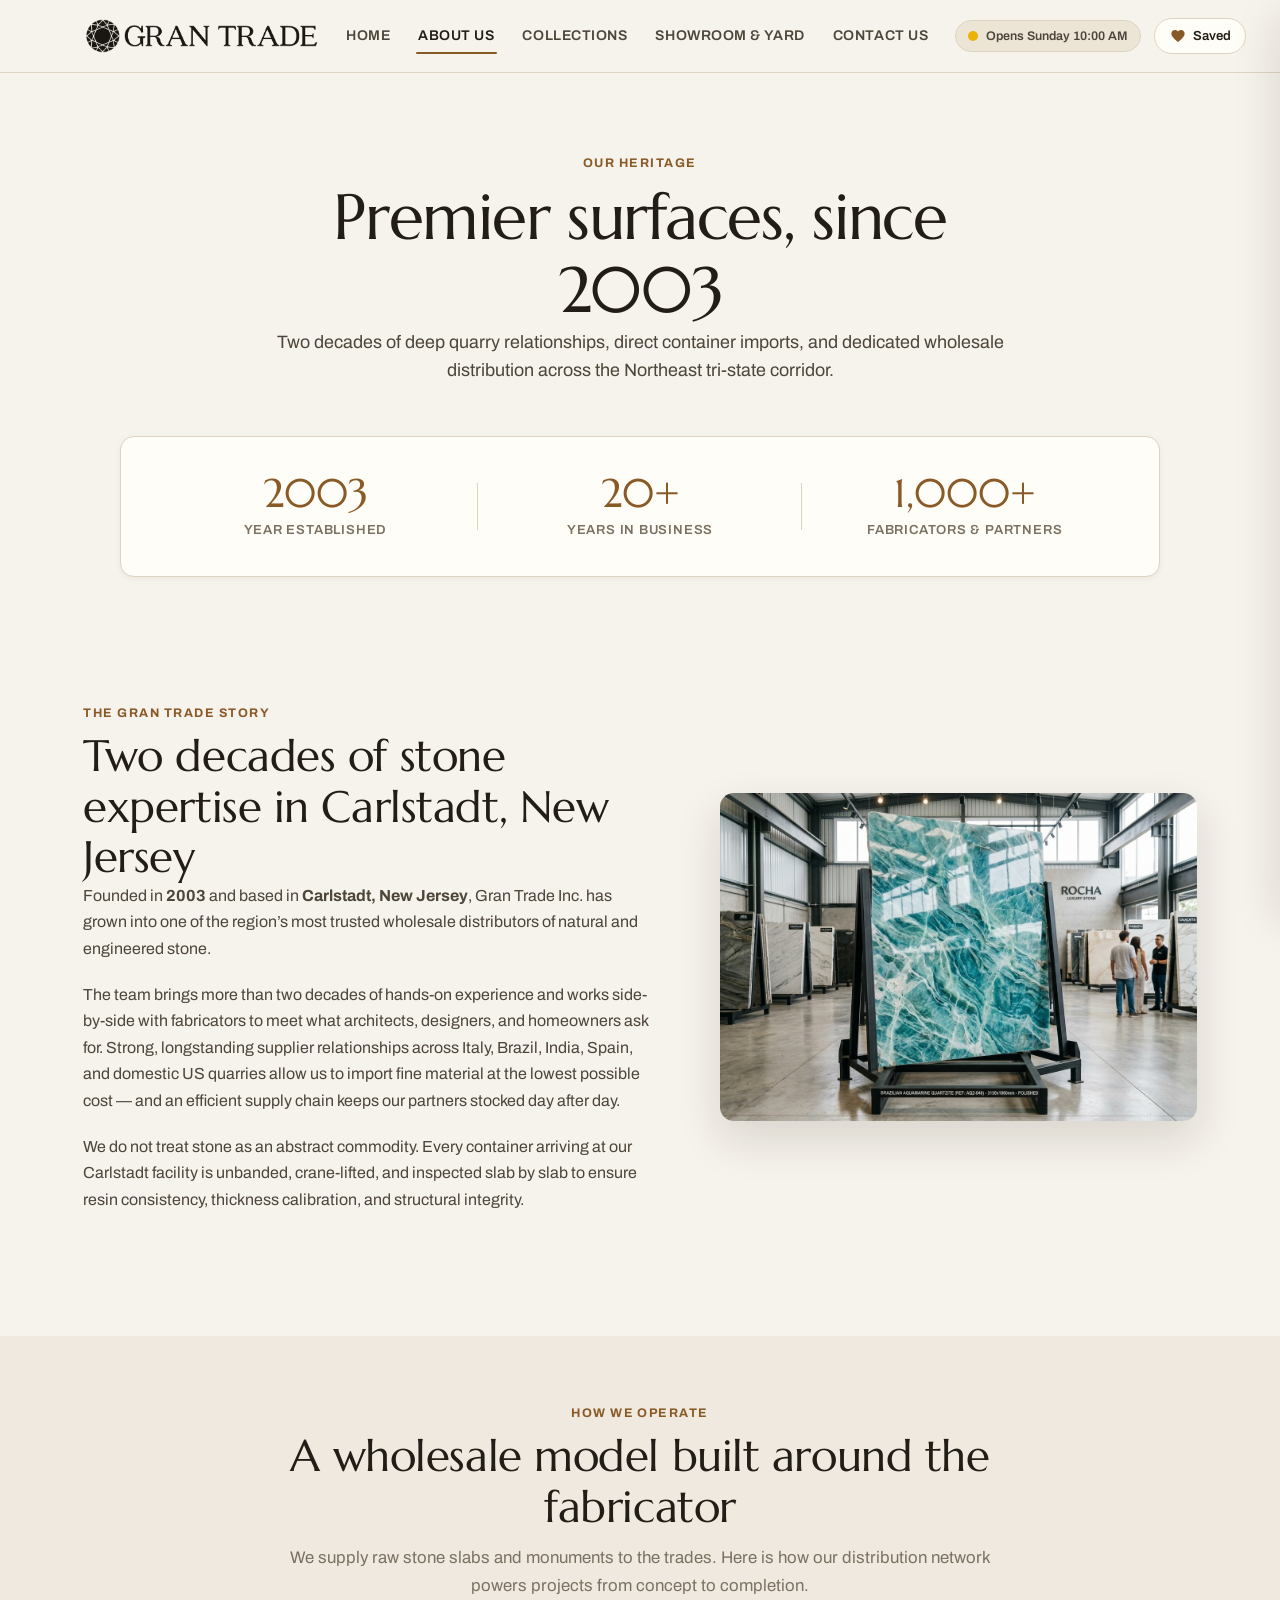
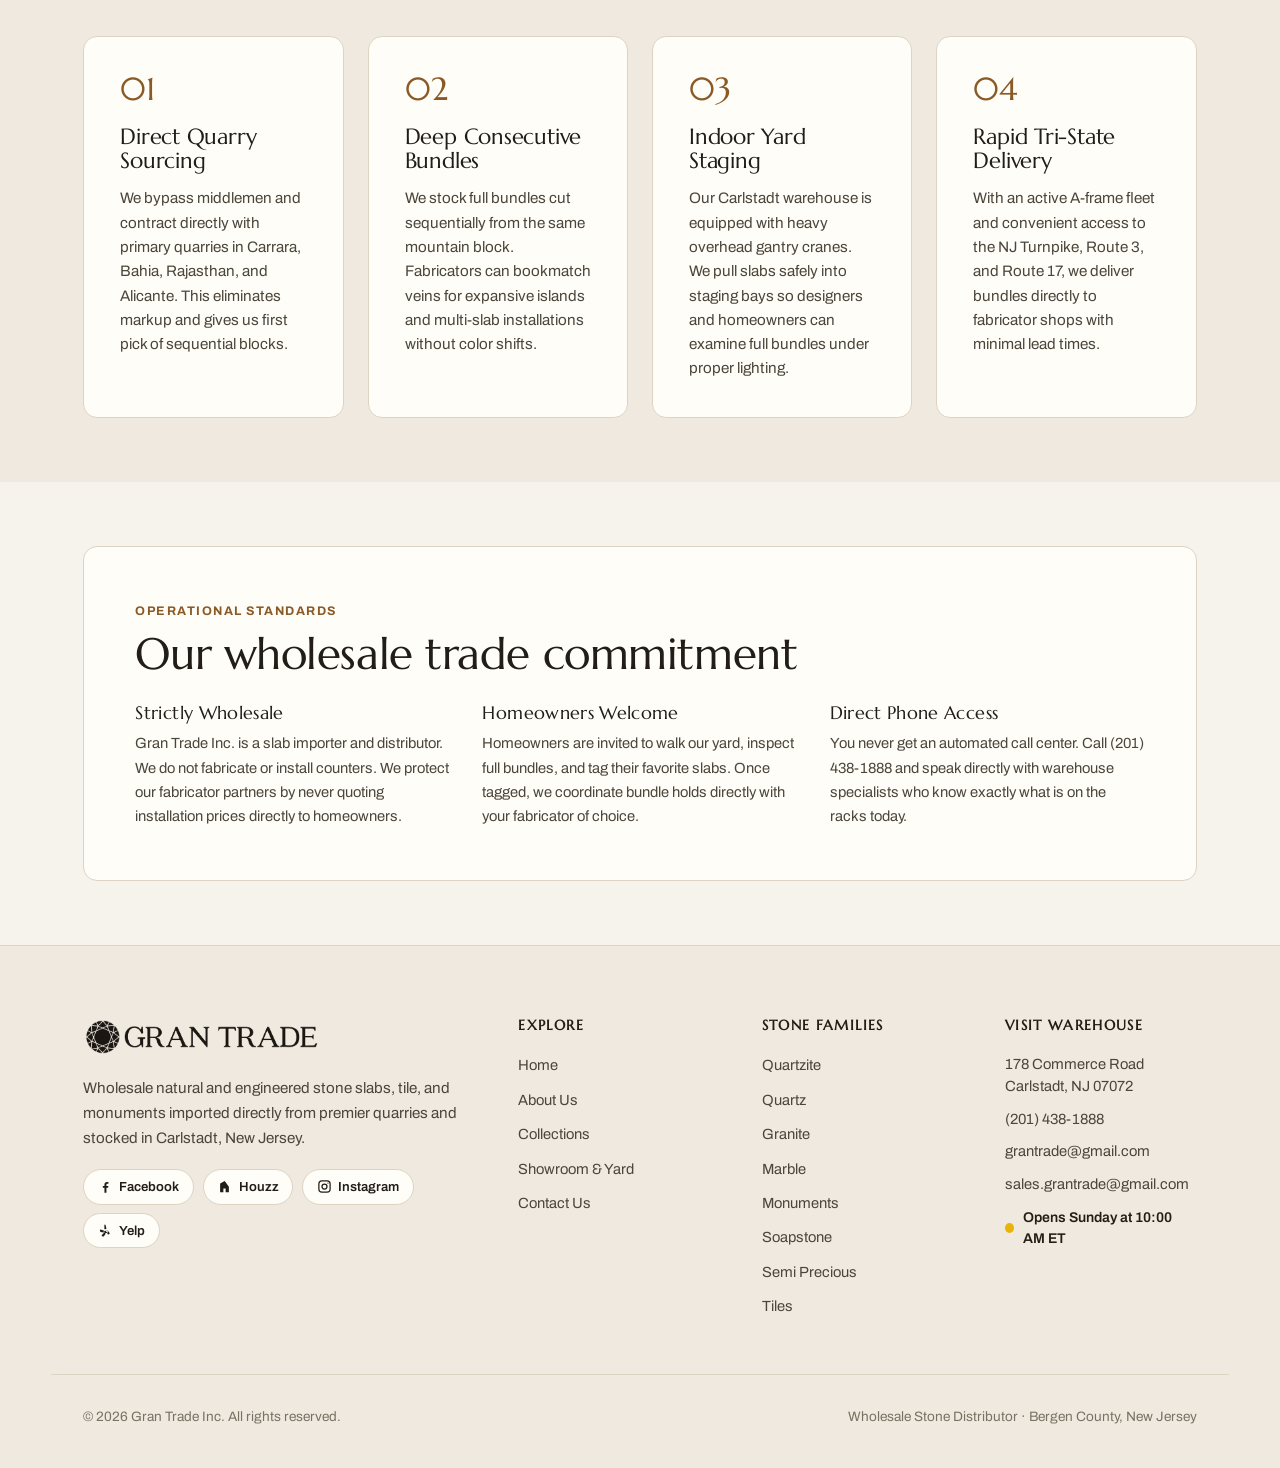
==== commit 9041f534: "fix: remove public Admin Portal links from all footers in favor of WordPress /wp-admin" ====
--- a/about.html
+++ b/about.html
@@ -7,6 +7,21 @@
   <script>if ("scrollRestoration" in history) history.scrollRestoration = "manual";</script>
   <title>About Us | Gran Trade Inc. · Premier Stone Distributor Since 2003</title>
   <meta name="description" content="Founded in 2003 in Carlstadt, NJ, Gran Trade Inc. is a trusted distributor of natural granite, marble, exotic quartzite, engineered quartz, and monuments." />
+  <link rel="icon" href="assets/images/logo-icon.svg" type="image/svg+xml" />
+  <link rel="icon" href="assets/images/logo.png" type="image/png" />
+  <link rel="canonical" href="https://grantradeinc.com/about.html" />
+
+  <!-- Open Graph / Social -->
+  <meta property="og:site_name" content="Gran Trade Inc." />
+  <meta property="og:type" content="website" />
+  <meta property="og:url" content="https://grantradeinc.com/about.html" />
+  <meta property="og:title" content="About Us | Gran Trade Inc. · Premier Stone Distributor Since 2003" />
+  <meta property="og:description" content="Founded in 2003 in Carlstadt, NJ, Gran Trade Inc. is a trusted distributor of natural granite, marble, exotic quartzite, engineered quartz, and monuments." />
+  <meta property="og:image" content="https://grantradeinc.com/assets/images/aquamarine-slab-1.jpg" />
+  <meta name="twitter:card" content="summary_large_image" />
+  <meta name="twitter:title" content="About Us | Gran Trade Inc. · Premier Stone Distributor Since 2003" />
+  <meta name="twitter:description" content="Founded in 2003 in Carlstadt, NJ, Gran Trade Inc. is a trusted distributor of natural granite, marble, exotic quartzite, engineered quartz, and monuments." />
+  <meta name="twitter:image" content="https://grantradeinc.com/assets/images/aquamarine-slab-1.jpg" />
 
   <!-- Typography -->
   <link rel="preconnect" href="https://fonts.googleapis.com" />
@@ -14,11 +29,11 @@
   <link href="https://fonts.googleapis.com/css2?family=Marcellus&family=Archivo:ital,wght@0,400;0,500;0,600;0,700;1,400&display=swap" rel="stylesheet" />
 
   <!-- CSS Split 5 Ways -->
-  <link rel="stylesheet" href="css/base.css?v=20261110k" />
-  <link rel="stylesheet" href="css/layout.css?v=20261110k" />
-  <link rel="stylesheet" href="css/components.css?v=20261110k" />
-  <link rel="stylesheet" href="css/pages.css?v=20261110k" />
-  <link rel="stylesheet" href="css/responsive.css?v=20261110k" />
+  <link rel="stylesheet" href="css/base.css?v=20261110l" />
+  <link rel="stylesheet" href="css/layout.css?v=20261110l" />
+  <link rel="stylesheet" href="css/components.css?v=20261110l" />
+  <link rel="stylesheet" href="css/pages.css?v=20261110l" />
+  <link rel="stylesheet" href="css/responsive.css?v=20261110l" />
 </head>
 <body>
 
@@ -199,7 +214,7 @@
       <div class="footer-brand">
         <picture>
           <source srcset="assets/images/logo-white.png" media="(prefers-color-scheme: dark)" />
-          <img src="assets/images/logo.png" alt="Gran Trade Inc." style="height:38px; width:auto; margin-bottom:1.25rem; display:block;" />
+          <img src="assets/images/logo.png" alt="Gran Trade Inc." style="height:38px; width:auto; margin-bottom:1.25rem; display:block;" loading="lazy" />
         </picture>
         <p>Wholesale natural and engineered stone slabs, tile, and monuments imported directly from premier quarries and stocked in Carlstadt, New Jersey.</p>
       </div>
@@ -212,7 +227,6 @@
           <li><a href="collections.html">Collections</a></li>
           <li><a href="showroom.html">Showroom & Yard</a></li>
           <li><a href="contact.html">Contact Us</a></li>
-          <li><a href="admin.html" style="opacity:0.75;">Admin Portal &rarr;</a></li>
         </ul>
       </div>
 
@@ -259,7 +273,7 @@
     </div>
   </footer>
 
-  <script src="js/nav.js?v=20261110k"></script>
-  <script src="js/favorites.js?v=20261110k"></script>
+  <script src="js/nav.js?v=20261110l"></script>
+  <script src="js/favorites.js?v=20261110l"></script>
 </body>
 </html>
